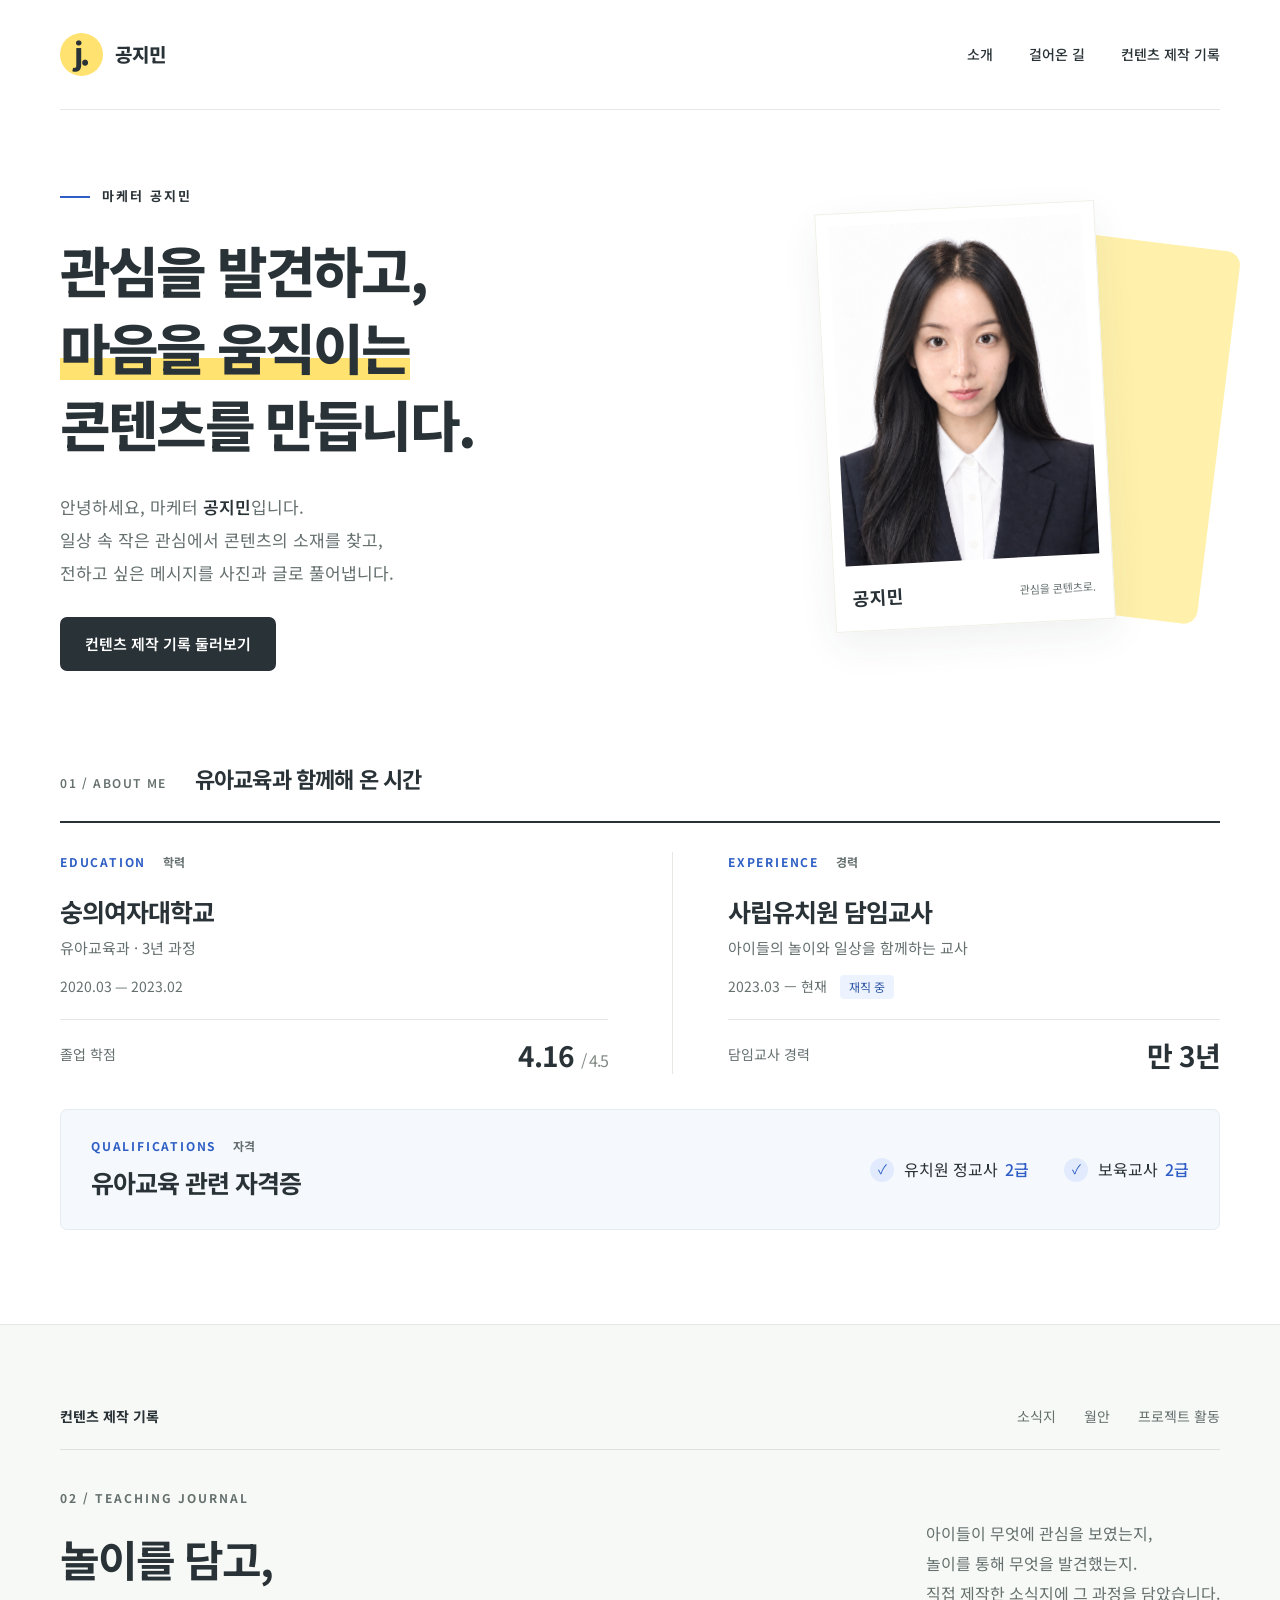
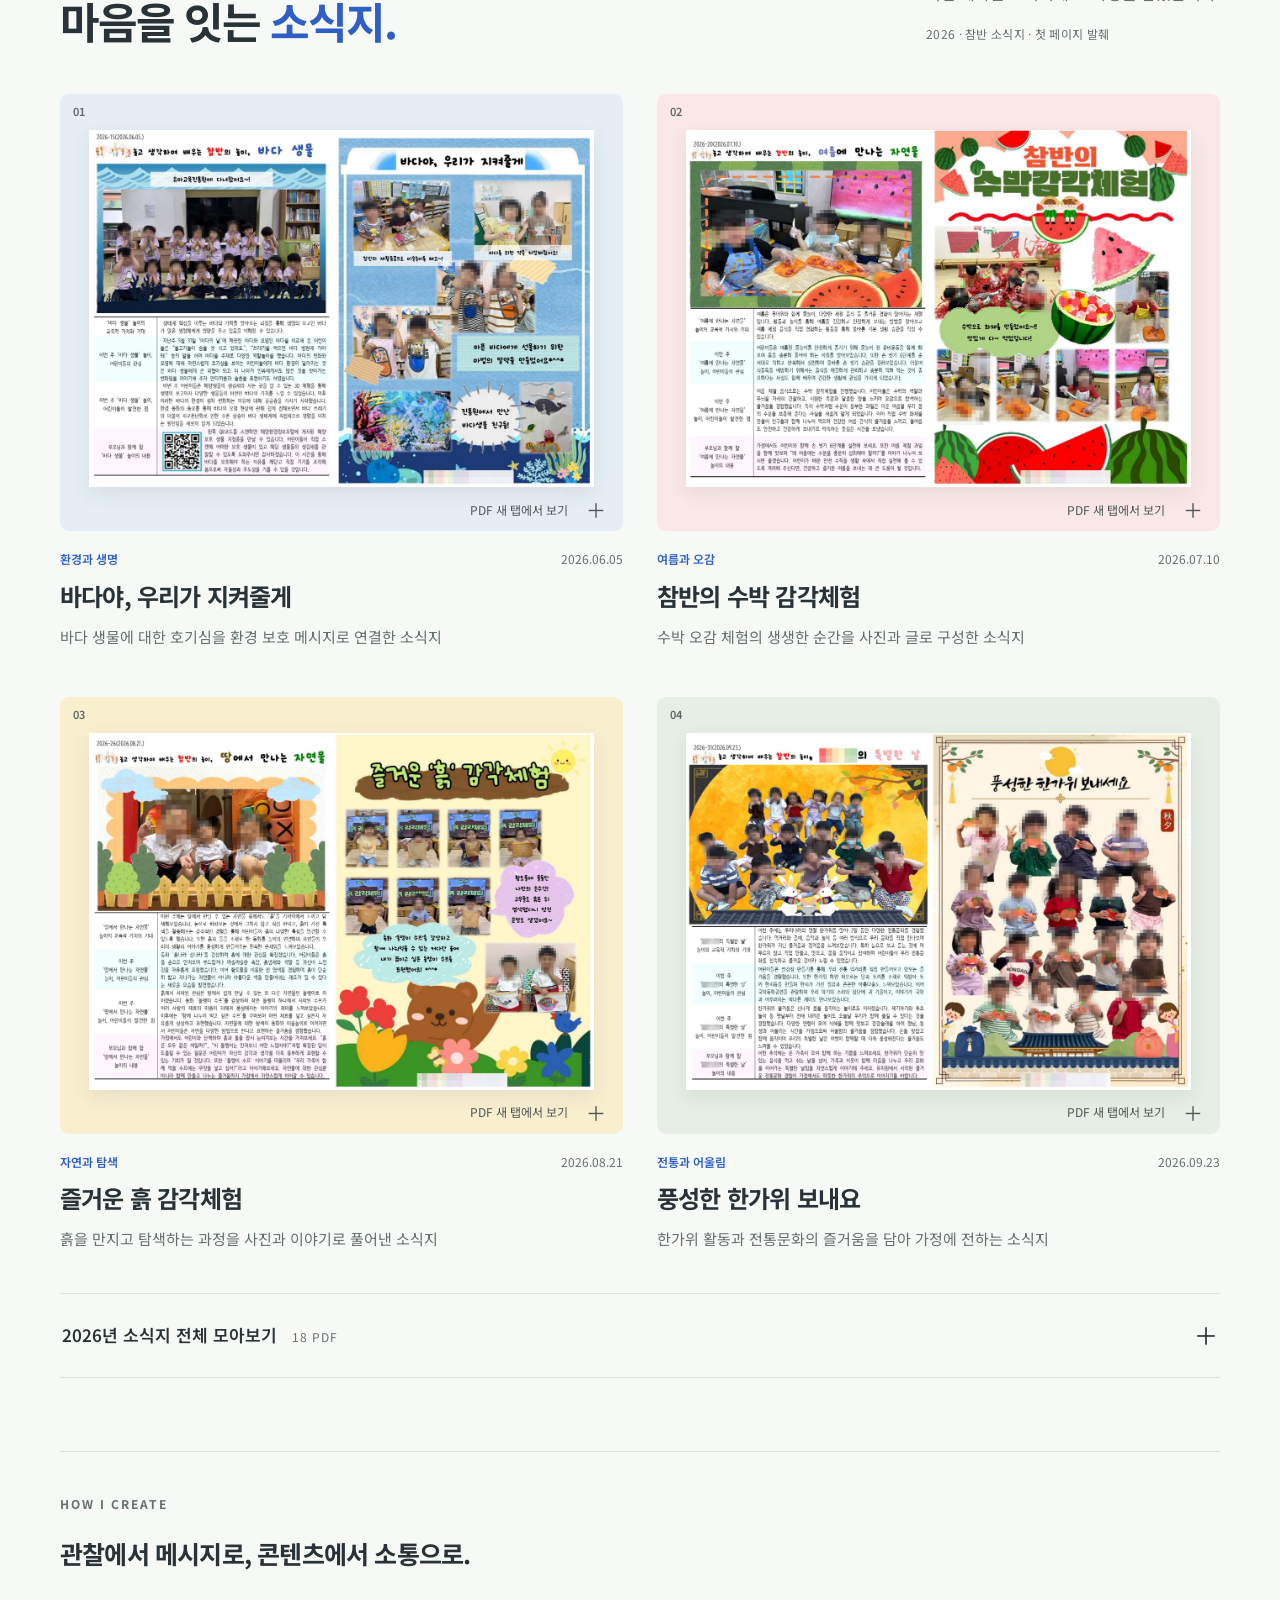
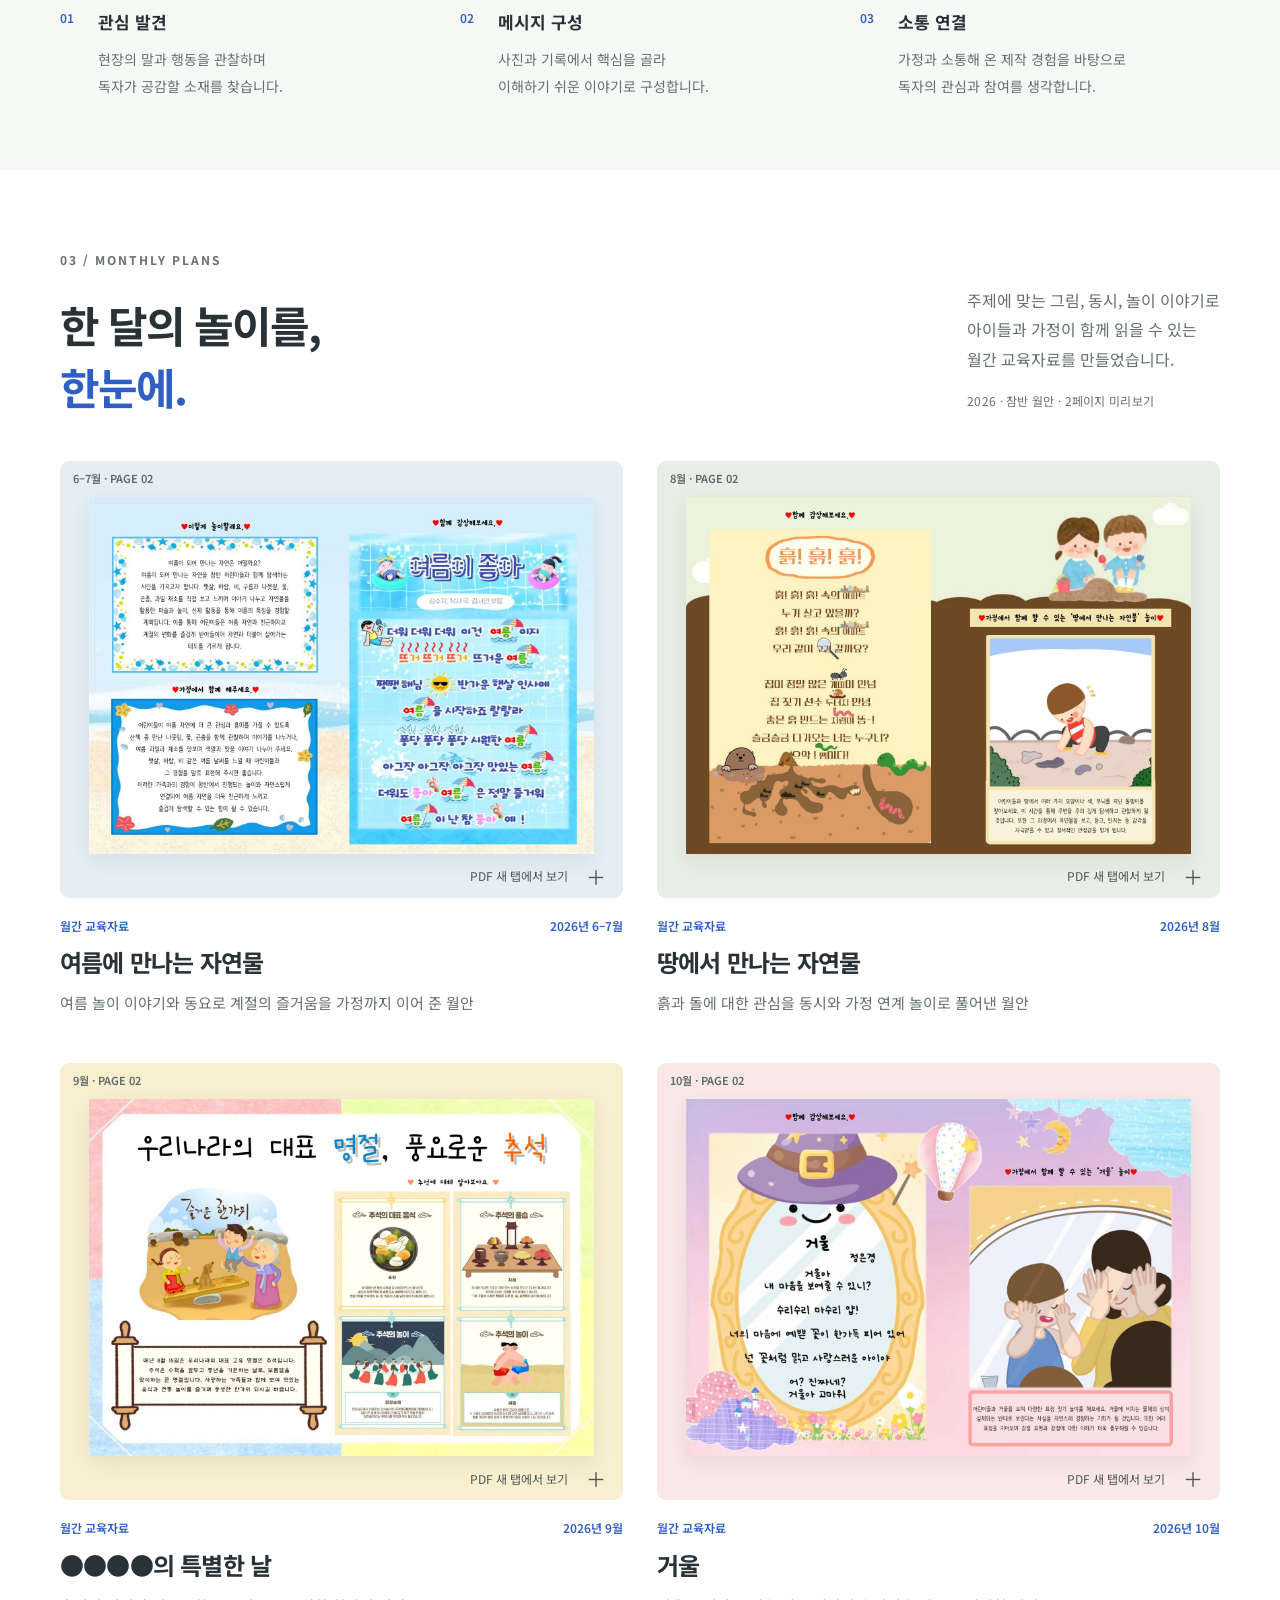
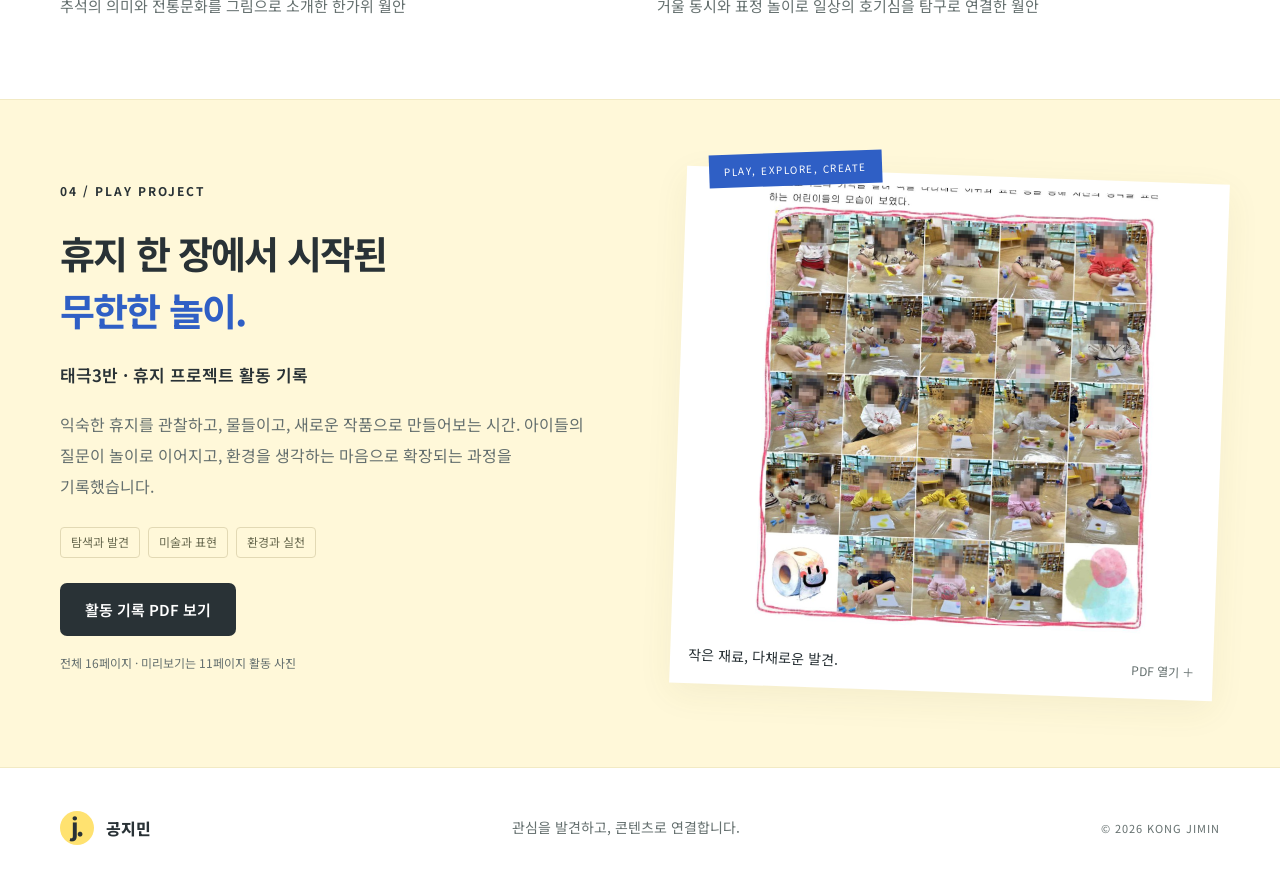
==== docs/index.html @ 6acfe83a "모자이크 버전 추가 (4/4): 미리보기 사진, 홈페이지 연결" ====
<!doctype html>
<html lang="ko">
<head>
  <meta charset="utf-8"><meta name="viewport" content="width=device-width, initial-scale=1">
  <title>공지민 · 유아교사 포트폴리오</title>
  <meta name="description" content="아이들의 놀이를 관찰하고, 배움의 순간을 기록하는 유아교사 공지민의 포트폴리오. 자기소개와 직접 제작한 학급 소식지, 월안, 놀이 프로젝트를 소개합니다.">
  <link rel="icon" type="image/svg+xml" href="data:image/svg+xml,%3Csvg xmlns='http://www.w3.org/2000/svg' viewBox='0 0 64 64'%3E%3Crect width='64' height='64' rx='18' fill='%23ffe270'/%3E%3Ctext x='32' y='45' text-anchor='middle' font-family='sans-serif' font-size='39' font-weight='bold' fill='%23293236'%3Ej%3C/text%3E%3C/svg%3E">
  <link rel="stylesheet" href="styles.css">
</head>
<body>
  <a class="skip-link" href="#about">본문으로 바로가기</a>
  <header class="header wrap">
    <a class="brand" href="#home" aria-label="공지민 포트폴리오 처음으로"><span class="brand-mark">j.</span><span>공지민</span></a>
    <nav aria-label="주요 메뉴"><a href="#about">소개</a><a href="#journey">걸어온 길</a><a href="#work">컨텐츠 제작 기록</a></nav>
  </header>
  <main id="home">
    <section class="hero wrap" id="about" aria-labelledby="intro-title">
      <div class="hero-copy">
        <p class="eyebrow"><span class="short-line"></span>마케터 공지민</p>
        <h1 id="intro-title">관심을 발견하고,<br><span class="highlight">마음을 움직이는</span><br>콘텐츠를 만듭니다.</h1>
        <p class="intro">안녕하세요, 마케터 <strong>공지민</strong>입니다.<br>일상 속 작은 관심에서 콘텐츠의 소재를 찾고,<br class="desktop-break"> 전하고 싶은 메시지를 사진과 글로 풀어냅니다.</p>
        <a class="primary-link" href="#work">컨텐츠 제작 기록 둘러보기</a>

      </div>
      <div class="portrait-area">
        <div class="portrait-backdrop"></div>
        <figure class="portrait"><img src="assets/jimin.jpg" width="354" height="472" alt="유아교사 공지민의 프로필 사진" fetchpriority="high"><figcaption><strong>공지민</strong><span>관심을 콘텐츠로.</span></figcaption></figure>
      </div>
    </section>
    <section class="journey wrap" id="journey" aria-labelledby="journey-title">
      <div class="section-kicker"><span>01 / ABOUT ME</span><h2 id="journey-title">유아교육과 함께해 온 시간</h2></div>
      <div class="credentials">
        <article class="credential"><p class="credential-label">EDUCATION <span>학력</span></p><h3>숭의여자대학교</h3><p class="credential-detail">유아교육과 · 3년 과정</p><p class="credential-date">2020.03 — 2023.02</p><div class="grade"><span>졸업 학점</span><strong>4.16 <small>/ 4.5</small></strong></div></article>
        <article class="credential"><p class="credential-label">EXPERIENCE <span>경력</span></p><h3>사립유치원 담임교사</h3><p class="credential-detail">아이들의 놀이와 일상을 함께하는 교사</p><p class="credential-date">2023.03 — 현재 <span class="current">재직 중</span></p><div class="grade"><span>담임교사 경력</span><strong>만 3년</strong></div></article>
      </div>
      <div class="qualifications"><div><p class="credential-label">QUALIFICATIONS <span>자격</span></p><h3>유아교육 관련 자격증</h3></div><ul><li><span class="qualification-check" aria-hidden="true">✓</span><span>유치원 정교사 <strong>2급</strong></span></li><li><span class="qualification-check" aria-hidden="true">✓</span><span>보육교사 <strong>2급</strong></span></li></ul></div>
    </section>
    <section class="work" id="work" aria-labelledby="work-title">
      <div class="wrap">
        <nav class="journal-nav" aria-label="컨텐츠 제작 기록 분류"><span>컨텐츠 제작 기록</span><a href="#work" aria-current="location">소식지</a><a href="#monthly">월안</a><a href="#project">프로젝트 활동</a></nav><div class="work-heading"><div><p class="eyebrow">02 / TEACHING JOURNAL</p><h2 id="work-title">놀이를 담고,<br>마음을 잇는 <span>소식지.</span></h2></div><div class="work-intro"><p>아이들이 무엇에 관심을 보였는지,<br>놀이를 통해 무엇을 발견했는지.<br>직접 제작한 소식지에 그 과정을 담았습니다.</p><p class="work-meta">2026 · 참반 소식지 · 첫 페이지 발췌</p></div></div>
        <div class="project-grid">
          <article class="project"><a class="project-image blue" href="pdfs/newsletters/6-1-mosaic.pdf#page=1" target="_blank" rel="noopener noreferrer" aria-label="바다야, 우리가 지켜줄게 소식지 PDF 새 탭에서 열기"><span class="sheet-index">01</span><img src="assets/newsletter-6-1-mosaic.jpg" width="2400" height="1697" alt="바다 생물 놀이의 교육적 의미와 활동 사진을 담은 6월 1주 소식지 첫 페이지" loading="lazy"><span class="view-label">PDF 새 탭에서 보기 <span aria-hidden="true">＋</span></span></a><div class="project-meta"><span>환경과 생명</span><time datetime="2026-06-05">2026.06.05</time></div><h3>바다야, 우리가 지켜줄게</h3><p>바다 생물에 대한 호기심을 환경 보호 메시지로 연결한 소식지</p></article>
          <article class="project"><a class="project-image pink" href="pdfs/newsletters/7-2-mosaic.pdf#page=1" target="_blank" rel="noopener noreferrer" aria-label="참반의 수박 감각체험 소식지 PDF 새 탭에서 열기"><span class="sheet-index">02</span><img src="assets/newsletter-7-2-mosaic.jpg" width="2400" height="1697" alt="수박 감각체험과 여름 놀이를 담은 7월 2주 소식지 첫 페이지" loading="lazy"><span class="view-label">PDF 새 탭에서 보기 <span aria-hidden="true">＋</span></span></a><div class="project-meta"><span>여름과 오감</span><time datetime="2026-07-10">2026.07.10</time></div><h3>참반의 수박 감각체험</h3><p>수박 오감 체험의 생생한 순간을 사진과 글로 구성한 소식지</p></article>
          <article class="project"><a class="project-image yellow" href="pdfs/newsletters/8-4-mosaic.pdf#page=1" target="_blank" rel="noopener noreferrer" aria-label="즐거운 흙 감각체험 소식지 PDF 새 탭에서 열기"><span class="sheet-index">03</span><img src="assets/newsletter-8-4-mosaic.jpg" width="2400" height="1697" alt="흙을 만지고 탐색하는 자연물 놀이를 담은 8월 4주 소식지 첫 페이지" loading="lazy"><span class="view-label">PDF 새 탭에서 보기 <span aria-hidden="true">＋</span></span></a><div class="project-meta"><span>자연과 탐색</span><time datetime="2026-08-21">2026.08.21</time></div><h3>즐거운 흙 감각체험</h3><p>흙을 만지고 탐색하는 과정을 사진과 이야기로 풀어낸 소식지</p></article>
          <article class="project"><a class="project-image mint" href="pdfs/newsletters/9-4-mosaic.pdf#page=1" target="_blank" rel="noopener noreferrer" aria-label="풍성한 한가위 보내요 소식지 PDF 새 탭에서 열기"><span class="sheet-index">04</span><img src="assets/newsletter-9-4-mosaic.jpg" width="2400" height="1697" alt="한가위 전통문화와 놀이 경험을 담은 9월 4주 소식지 첫 페이지" loading="lazy"><span class="view-label">PDF 새 탭에서 보기 <span aria-hidden="true">＋</span></span></a><div class="project-meta"><span>전통과 어울림</span><time datetime="2026-09-23">2026.09.23</time></div><h3>풍성한 한가위 보내요</h3><p>한가위 활동과 전통문화의 즐거움을 담아 가정에 전하는 소식지</p></article>
        </div>
        <details class="archive"><summary><span>2026년 소식지 전체 모아보기 <small>18 PDF</small></span><span class="details-symbol" aria-hidden="true">＋</span></summary><div class="archive-months"><div><h4>06<span>월 소식지</span></h4><div class="archive-links"><a href="pdfs/newsletters/6-1-mosaic.pdf" target="_blank" rel="noopener noreferrer">6월 1주 <span>PDF</span><span class="sr-only"> (새 탭에서 열기)</span></a><a href="pdfs/newsletters/6-2-mosaic.pdf" target="_blank" rel="noopener noreferrer">6월 2주 <span>PDF</span><span class="sr-only"> (새 탭에서 열기)</span></a><a href="pdfs/newsletters/6-3-mosaic.pdf" target="_blank" rel="noopener noreferrer">6월 3주 <span>PDF</span><span class="sr-only"> (새 탭에서 열기)</span></a><a href="pdfs/newsletters/6-4-mosaic.pdf" target="_blank" rel="noopener noreferrer">6월 4주 <span>PDF</span><span class="sr-only"> (새 탭에서 열기)</span></a></div></div><div><h4>07<span>월 소식지</span></h4><div class="archive-links"><a href="pdfs/newsletters/7-1-mosaic.pdf" target="_blank" rel="noopener noreferrer">7월 1주 <span>PDF</span><span class="sr-only"> (새 탭에서 열기)</span></a><a href="pdfs/newsletters/7-2-mosaic.pdf" target="_blank" rel="noopener noreferrer">7월 2주 <span>PDF</span><span class="sr-only"> (새 탭에서 열기)</span></a><a href="pdfs/newsletters/7-3-mosaic.pdf" target="_blank" rel="noopener noreferrer">7월 3주 <span>PDF</span><span class="sr-only"> (새 탭에서 열기)</span></a><a href="pdfs/newsletters/7-4-mosaic.pdf" target="_blank" rel="noopener noreferrer">7월 4주 <span>PDF</span><span class="sr-only"> (새 탭에서 열기)</span></a></div></div><div><h4>08<span>월 소식지</span></h4><div class="archive-links"><a href="pdfs/newsletters/8-1-mosaic.pdf" target="_blank" rel="noopener noreferrer">8월 1주 <span>PDF</span><span class="sr-only"> (새 탭에서 열기)</span></a><a href="pdfs/newsletters/8-2-mosaic.pdf" target="_blank" rel="noopener noreferrer">8월 2주 <span>PDF</span><span class="sr-only"> (새 탭에서 열기)</span></a><a href="pdfs/newsletters/8-3-mosaic.pdf" target="_blank" rel="noopener noreferrer">8월 3주 <span>PDF</span><span class="sr-only"> (새 탭에서 열기)</span></a><a href="pdfs/newsletters/8-4-mosaic.pdf" target="_blank" rel="noopener noreferrer">8월 4주 <span>PDF</span><span class="sr-only"> (새 탭에서 열기)</span></a><a href="pdfs/newsletters/8-5-mosaic.pdf" target="_blank" rel="noopener noreferrer">8월 5주 <span>PDF</span><span class="sr-only"> (새 탭에서 열기)</span></a></div></div><div><h4>09<span>월 소식지</span></h4><div class="archive-links"><a href="pdfs/newsletters/9-1-mosaic.pdf" target="_blank" rel="noopener noreferrer">9월 1주 <span>PDF</span><span class="sr-only"> (새 탭에서 열기)</span></a><a href="pdfs/newsletters/9-2-mosaic.pdf" target="_blank" rel="noopener noreferrer">9월 2주 <span>PDF</span><span class="sr-only"> (새 탭에서 열기)</span></a><a href="pdfs/newsletters/9-3-mosaic.pdf" target="_blank" rel="noopener noreferrer">9월 3주 <span>PDF</span><span class="sr-only"> (새 탭에서 열기)</span></a><a href="pdfs/newsletters/9-4-mosaic.pdf" target="_blank" rel="noopener noreferrer">9월 4주 <span>PDF</span><span class="sr-only"> (새 탭에서 열기)</span></a><a href="pdfs/newsletters/9-5-mosaic.pdf" target="_blank" rel="noopener noreferrer">9월 5주 <span>PDF</span><span class="sr-only"> (새 탭에서 열기)</span></a></div></div></div></details><div class="record-note"><p class="eyebrow">HOW I CREATE</p><h3>관찰에서 메시지로, 콘텐츠에서 소통으로.</h3><div class="record-steps"><div><span>01</span><h4>관심 발견</h4><p>현장의 말과 행동을 관찰하며<br>독자가 공감할 소재를 찾습니다.</p></div><div><span>02</span><h4>메시지 구성</h4><p>사진과 기록에서 핵심을 골라<br>이해하기 쉬운 이야기로 구성합니다.</p></div><div><span>03</span><h4>소통 연결</h4><p>가정과 소통해 온 제작 경험을 바탕으로<br>독자의 관심과 참여를 생각합니다.</p></div></div></div>
      </div>
    </section>
<section class="monthly wrap" id="monthly" aria-labelledby="monthly-title"><div class="work-heading"><div><p class="eyebrow">03 / MONTHLY PLANS</p><h2 id="monthly-title">한 달의 놀이를,<br><span>한눈에.</span></h2></div><div class="work-intro"><p>주제에 맞는 그림, 동시, 놀이 이야기로<br>아이들과 가정이 함께 읽을 수 있는<br>월간 교육자료를 만들었습니다.</p><p class="work-meta">2026 · 참반 월안 · 2페이지 미리보기</p></div></div><div class="project-grid"><article class="project"><a class="project-image blue" href="pdfs/monthly/06-07-mosaic.pdf#page=2" target="_blank" rel="noopener noreferrer" aria-label="6–7월 월안 PDF 2페이지 새 탭에서 열기"><span class="sheet-index">6–7월 · PAGE 02</span><img src="assets/monthly-06-07.jpg" width="1500" height="1061" alt="6–7월 월안의 두 번째 페이지: 여름에 만나는 자연물" loading="lazy"><span class="view-label">PDF 새 탭에서 보기 <span aria-hidden="true">＋</span></span></a><div class="project-meta"><span>월간 교육자료</span><span>2026년 6–7월</span></div><h3>여름에 만나는 자연물</h3><p>여름 놀이 이야기와 동요로 계절의 즐거움을 가정까지 이어 준 월안</p></article><article class="project"><a class="project-image mint" href="pdfs/monthly/08-mosaic.pdf#page=2" target="_blank" rel="noopener noreferrer" aria-label="8월 월안 PDF 2페이지 새 탭에서 열기"><span class="sheet-index">8월 · PAGE 02</span><img src="assets/monthly-08.jpg" width="1500" height="1061" alt="8월 월안의 두 번째 페이지: 땅에서 만나는 자연물" loading="lazy"><span class="view-label">PDF 새 탭에서 보기 <span aria-hidden="true">＋</span></span></a><div class="project-meta"><span>월간 교육자료</span><span>2026년 8월</span></div><h3>땅에서 만나는 자연물</h3><p>흙과 돌에 대한 관심을 동시와 가정 연계 놀이로 풀어낸 월안</p></article><article class="project"><a class="project-image yellow" href="pdfs/monthly/09-mosaic.pdf#page=2" target="_blank" rel="noopener noreferrer" aria-label="9월 월안 PDF 2페이지 새 탭에서 열기"><span class="sheet-index">9월 · PAGE 02</span><img src="assets/monthly-09.jpg" width="1500" height="1061" alt="9월 월안의 두 번째 페이지: ●●●●의 특별한 날" loading="lazy"><span class="view-label">PDF 새 탭에서 보기 <span aria-hidden="true">＋</span></span></a><div class="project-meta"><span>월간 교육자료</span><span>2026년 9월</span></div><h3>●●●●의 특별한 날</h3><p>추석의 의미와 전통문화를 그림으로 소개한 한가위 월안</p></article><article class="project"><a class="project-image pink" href="pdfs/monthly/10-mosaic.pdf#page=2" target="_blank" rel="noopener noreferrer" aria-label="10월 월안 PDF 2페이지 새 탭에서 열기"><span class="sheet-index">10월 · PAGE 02</span><img src="assets/monthly-10.jpg" width="1500" height="1061" alt="10월 월안의 두 번째 페이지: 거울" loading="lazy"><span class="view-label">PDF 새 탭에서 보기 <span aria-hidden="true">＋</span></span></a><div class="project-meta"><span>월간 교육자료</span><span>2026년 10월</span></div><h3>거울</h3><p>거울 동시와 표정 놀이로 일상의 호기심을 탐구로 연결한 월안</p></article></div></section><section class="project-feature" id="project" aria-labelledby="project-title"><div class="wrap feature-grid"><div class="feature-copy"><p class="eyebrow">04 / PLAY PROJECT</p><h2 id="project-title">휴지 한 장에서 시작된<br><span>무한한 놀이.</span></h2><p class="feature-subtitle">태극3반 · 휴지 프로젝트 활동 기록</p><p>익숙한 휴지를 관찰하고, 물들이고, 새로운 작품으로 만들어보는 시간. 아이들의 질문이 놀이로 이어지고, 환경을 생각하는 마음으로 확장되는 과정을 기록했습니다.</p><div class="feature-tags"><span>탐색과 발견</span><span>미술과 표현</span><span>환경과 실천</span></div><a class="primary-link" href="pdfs/projects/tissue-project-mosaic.pdf#page=11" target="_blank" rel="noopener noreferrer">활동 기록 PDF 보기<span class="sr-only"> (새 탭에서 열기)</span></a><p class="feature-caption">전체 16페이지 · 미리보기는 11페이지 활동 사진</p></div><a class="feature-art" href="pdfs/projects/tissue-project-mosaic.pdf#page=11" target="_blank" rel="noopener noreferrer" aria-label="태극3반 휴지 프로젝트 PDF 새 탭에서 열기"><span class="feature-stamp">PLAY, EXPLORE, CREATE</span><div class="feature-crop"><img src="assets/tissue-project-mosaic.jpg" width="1414" height="2000" alt="휴지를 물들이고 작품으로 표현하는 아이들의 활동 사진 모음, 활동 기록 11페이지" loading="lazy"></div><span class="feature-art-caption">작은 재료, 다채로운 발견. <span>PDF 열기 ＋</span></span></a></div></section>
  </main>
  <footer class="footer wrap"><a class="brand" href="#home"><span class="brand-mark">j.</span><span>공지민</span></a><p>관심을 발견하고, 콘텐츠로 연결합니다.</p><span>© 2026 KONG JIMIN</span></footer>

</body>
</html>
---- docs/styles.css ----
@import url('https://fonts.googleapis.com/css2?family=Noto+Sans+KR:wght@400;500;600;700;800;900&display=swap');
:root{--ink:#293236;--muted:#65706f;--yellow:#ffe270;--blue:#2f5fc5;--line:#e5e8e3;--paper:#fff;--font:'Noto Sans KR',sans-serif}*{box-sizing:border-box}html{scroll-behavior:smooth;scroll-padding-top:24px}body{margin:0;color:var(--ink);background:var(--paper);font-family:var(--font);font-size:16px;-webkit-font-smoothing:antialiased;line-height:1.7;word-break:keep-all}a{color:inherit;text-decoration:none}button{font:inherit;color:inherit;cursor:pointer}button,a{-webkit-tap-highlight-color:transparent}button:focus-visible,a:focus-visible{outline:3px solid var(--blue);outline-offset:5px}img{max-width:100%;display:block}.wrap{width:min(1160px,calc(100% - 96px));margin-inline:auto}.header{height:110px;display:flex;align-items:center;justify-content:space-between;border-bottom:1px solid var(--line)}.brand{display:flex;gap:12px;align-items:center;font-weight:800;font-size:19px}.brand-mark{display:grid;place-items:center;background:var(--yellow);width:43px;height:43px;border-radius:50%;font-size:30px;line-height:1;padding-bottom:5px;letter-spacing:-3px;padding-right:3px}.brand-sub{display:block;font-size:10px;letter-spacing:2px;font-weight:500;line-height:1.2}.header nav{display:flex;gap:36px;font-size:14px;font-weight:500}.header nav a:hover{color:var(--blue)}.hero{min-height:650px;display:grid;grid-template-columns:1.2fr 1fr;align-items:center;gap:40px;padding-block:74px 88px}.eyebrow{font-size:13px;letter-spacing:2px;font-weight:700;display:flex;align-items:center;gap:12px;margin:0 0 23px}.short-line{width:30px;height:2px;background:var(--blue)}h1{font-size:clamp(34px,4.3vw,55px);font-weight:800;letter-spacing:-2.8px;line-height:1.4;margin:0 0 28px;position:relative;z-index:1}.highlight{background:linear-gradient(transparent 65%,var(--yellow) 65%,var(--yellow) 92%,transparent 92%)}.intro{color:var(--muted);line-height:1.95;margin:0 0 28px;font-size:17px}.intro strong{font-weight:600;color:var(--ink)}.primary-link{display:inline-flex;align-items:center;justify-content:center;background:var(--ink);color:white;padding:14px 25px;border-radius:7px;font-weight:600;font-size:15px;transition:background .2s}.primary-link:hover{background:var(--blue)}.hero-tags{display:flex;gap:17px;margin-top:30px;color:#727b7b;font-size:13px}.hero-tags span+span:before{content:'·';margin-right:17px}.portrait-area{position:relative;min-height:440px;display:grid;place-items:center}.portrait-backdrop{position:absolute;width:355px;height:375px;right:0;top:23px;background:#fff1ac;border-radius:110px 14px 14px 14px;transform:rotate(7deg)}.portrait{position:relative;z-index:1;transform:rotate(-3deg);background:white;padding:12px 12px 0;box-shadow:0 14px 38px #273c3b12;margin:0;width:280px;border:1px solid #f0f0e8}.portrait img{width:100%;height:340px;object-fit:cover;object-position:center top}.portrait figcaption{display:flex;justify-content:space-between;align-items:center;gap:12px;padding:17px 5px}.portrait figcaption strong{font-size:18px}.portrait figcaption span{font-size:11px;color:var(--muted)}.portrait-label{position:absolute;z-index:2;right:0;top:2px;background:#2f5fc5;color:white;font-size:12px;letter-spacing:1.5px;padding:10px 16px;transform:rotate(5deg)}.portrait-note{position:absolute;right:-4px;bottom:-5px;text-align:right;font-size:14px;line-height:1.7;color:#69706a}.journey{padding-bottom:94px}.section-kicker{display:flex;align-items:baseline;gap:28px;padding-bottom:24px;border-bottom:2px solid var(--ink)}.section-kicker>span{font-size:12px;letter-spacing:1.6px;font-weight:600;color:var(--muted)}.section-kicker h2{font-size:22px;letter-spacing:-.8px;margin:0}.credentials{display:grid;grid-template-columns:1fr 1fr;gap:64px;padding-top:29px}.credential+.credential{padding-left:55px;border-left:1px solid var(--line)}.credential-label{font-size:12px;letter-spacing:1.8px;color:var(--blue);font-weight:700;margin:0 0 17px}.credential-label span{color:var(--muted);margin-left:12px;letter-spacing:0}.credential h3{font-size:25px;letter-spacing:-1px;margin:0 0 3px}.credential-detail{margin:0;font-size:15px;color:var(--muted)}.credential-date{margin:14px 0 20px;font-size:14px;color:var(--muted);font-variant-numeric:tabular-nums}.current{display:inline-block;background:#edf3fe;color:#3058a5;padding:2px 9px;margin-left:9px;border-radius:4px;font-size:12px}.grade{display:flex;align-items:center;justify-content:space-between;border-top:1px solid var(--line);padding-top:17px}.grade>span{font-size:14px;color:var(--muted)}.grade strong{font-size:28px;font-weight:700;line-height:1.3;letter-spacing:-1px}.grade small{font-size:16px;color:#818a85;font-weight:400}.work{background:#f7f9f6;padding:80px 0 70px;border-top:1px solid var(--line)}.work-heading{display:flex;align-items:end;justify-content:space-between;gap:40px;margin-bottom:43px}.work h2{font-size:43px;line-height:1.45;letter-spacing:-2px;margin:0}.work h2 span{color:var(--blue)}.work .eyebrow{color:var(--muted);margin-bottom:18px;font-size:12px}.work-intro{max-width:410px}.work-intro>p{font-size:16px;line-height:1.85;margin:0 0 15px;color:var(--muted)}.work-intro .work-meta{font-size:12px;letter-spacing:.3px;margin-bottom:6px}.project-grid{display:grid;grid-template-columns:1fr 1fr;column-gap:34px;row-gap:46px}.project-image{border:0;border-radius:9px;display:block;width:100%;position:relative;padding:36px 29px 44px;overflow:hidden;transition:background .2s}.blue{background:#e5eef5}.pink{background:#fae8e8}.yellow{background:#f8efcf}.mint{background:#e6eee5}.project-image img{width:100%;height:auto;aspect-ratio:1.414;object-fit:contain;box-shadow:0 7px 20px #2b383314;transition:transform .25s}.project-image:hover img{transform:translateY(-4px) rotate(-.7deg)}.sheet-index{position:absolute;top:8px;left:13px;font-size:11px;font-weight:600;color:#5e6a69}.view-label{position:absolute;bottom:11px;right:17px;font-size:12px;color:#4d5856;display:flex;gap:18px;align-items:center}.view-label>span{font-size:20px;line-height:1}.project-meta{display:flex;justify-content:space-between;margin:18px 0 8px;font-size:12px;color:var(--muted)}.project-meta>span{color:var(--blue);font-weight:600}.project h3{font-size:24px;letter-spacing:-.8px;line-height:1.5;margin:0 0 9px}.project>p{font-size:15px;line-height:1.85;color:var(--muted);margin:0;max-width:95%}.record-note{margin-top:73px;border-top:1px solid #dce2dc;padding-top:42px}.record-note h3{font-size:25px;letter-spacing:-.8px;margin:0 0 33px}.record-steps{display:grid;grid-template-columns:repeat(3,1fr);gap:40px}.record-steps>div{position:relative;padding-left:38px}.record-steps span{position:absolute;left:0;top:0;font-size:12px;color:var(--blue);font-weight:600}.record-steps h4{font-size:17px;margin:0 0 10px}.record-steps p{font-size:14px;color:var(--muted);line-height:1.9;margin:0}.footer{padding-block:34px;display:flex;gap:20px;justify-content:space-between;align-items:center}.footer .brand{font-size:16px}.footer .brand-mark{width:34px;height:34px;font-size:24px}.footer p{font-size:14px;color:var(--muted)}.footer>span{font-size:11px;letter-spacing:1px;color:var(--muted)}.skip-link{position:fixed;top:-100px;left:20px;background:var(--ink);color:white;padding:10px 20px;z-index:10}.skip-link:focus{top:10px}dialog{padding:0;border:0;border-radius:12px;width:min(1250px,94vw);max-height:94dvh;color:var(--ink);box-shadow:0 25px 100px #0003}dialog::backdrop{background:#16201ec9;backdrop-filter:blur(5px)}body.modal-open{overflow:hidden}.dialog-bar{display:flex;align-items:center;justify-content:space-between;gap:20px;padding:18px 25px;background:white;position:sticky;top:0;z-index:1;border-bottom:1px solid var(--line)}.dialog-bar p{font-size:12px;color:var(--muted);margin:0}.dialog-bar h2{font-size:21px;margin:2px 0 0;line-height:1.5;letter-spacing:-.5px}.close-button{background:#f0f3ef;border:0;white-space:nowrap;border-radius:5px;padding:8px 14px;font-size:14px}.close-button span{font-size:20px;padding-left:8px}.dialog-body{padding:22px;background:#f2f4f0;overflow:auto;max-height:70dvh}.dialog-body img{width:100%;height:auto;margin:auto}.dialog-body.zoomed img{width:1800px;max-width:none}.dialog-body p{font-size:14px;line-height:1.8;color:var(--muted);margin:18px 0 0}.dialog-actions{display:flex;align-items:center;justify-content:space-between;padding:14px 24px;gap:10px}.dialog-actions button{border:1px solid #d9dfd8;background:white;padding:8px 15px;border-radius:5px;font-size:14px}.dialog-actions button:hover{background:#fff1ac}.dialog-actions button:disabled{opacity:.35;cursor:default}
@media(min-width:1440px){.hero{min-height:700px}.portrait-area{transform:scale(1.05)}}
@media(max-width:1000px){.wrap{width:calc(100% - 56px)}.hero{grid-template-columns:1.2fr 1fr;gap:25px}h1{font-size:40px;letter-spacing:-2px}.portrait-backdrop{width:280px;height:340px}.portrait{width:245px}.portrait img{height:315px}.portrait-label{right:-5px}.credentials{gap:35px}.credential+.credential{padding-left:35px}.work h2{font-size:38px}.work-intro>p{font-size:15px}.project-image{padding:30px 20px 40px}.project h3{font-size:22px}}
@media(max-width:700px){.wrap{width:calc(100% - 40px)}.header{height:83px}.brand{font-size:17px;gap:8px}.brand-mark{width:37px;height:37px}.header nav{gap:16px;font-size:12px}.brand-sub{font-size:8px;letter-spacing:1.5px}.hero{grid-template-columns:1fr;padding:43px 0 58px;gap:40px}.hero-copy{max-width:520px}h1{font-size:clamp(32px,7.8vw,46px);letter-spacing:-1.8px;line-height:1.45}.eyebrow{font-size:12px;margin-bottom:19px}.intro{font-size:16px}.hero-tags{font-size:12px;gap:10px;margin-top:23px}.hero-tags span+span:before{margin-right:10px}.portrait-area{width:min(360px,100%);min-height:390px;justify-self:center}.portrait-backdrop{width:285px;height:320px;right:0;top:23px}.portrait{width:244px;margin-left:-25px}.portrait img{height:310px}.portrait-label{right:0;top:6px;font-size:10px}.portrait-note{right:0;bottom:-4px;font-size:12px}.portrait figcaption span{font-size:10px}.journey{padding-bottom:55px}.section-kicker{display:block;padding-bottom:17px}.section-kicker>span{font-size:11px}.section-kicker h2{font-size:21px;margin-top:9px}.credentials{grid-template-columns:1fr;gap:29px;padding-top:25px}.credential+.credential{padding:27px 0 0;border-left:0;border-top:1px solid var(--line)}.credential h3{font-size:23px}.credential-label{margin-bottom:12px}.credential-detail{font-size:14px}.grade strong{font-size:26px}.work{padding:51px 0}.work-heading{display:block;margin-bottom:27px}.work h2{font-size:34px;letter-spacing:-1.6px}.work-intro{margin-top:21px}.work-intro>p{font-size:15px}.work-intro .work-meta{margin-top:17px}.project-grid{grid-template-columns:1fr;row-gap:32px}.project-image{padding:29px 20px 39px}.project-meta{margin-top:14px}.project h3{font-size:22px}.project>p{font-size:14px;max-width:100%}.record-note{margin-top:44px;padding-top:29px}.record-note h3{font-size:23px;margin-bottom:27px}.record-steps{grid-template-columns:1fr;gap:24px}.record-steps h4{margin-bottom:5px}.record-steps p br{display:none}.footer{display:grid;grid-template-columns:1fr auto;gap:14px;padding-block:26px}.footer p{grid-row:2;grid-column:1/-1;font-size:12px;margin:0}.footer>span{font-size:9px;letter-spacing:.5px}.dialog-bar{padding:13px 15px;gap:10px}.dialog-bar h2{font-size:17px}.dialog-bar p{font-size:11px}.close-button{font-size:12px;padding:5px 10px}.dialog-body{padding:10px}.dialog-body p{font-size:13px}.dialog-actions{padding:12px;gap:6px}.dialog-actions button{font-size:12px;padding:8px 10px}.dialog-body.zoomed img{width:1400px}}
@media(prefers-reduced-motion:reduce){html{scroll-behavior:auto}*,*:before,*:after{transition:none!important;animation:none!important}}
.sr-only{position:absolute;width:1px;height:1px;padding:0;margin:-1px;overflow:hidden;clip:rect(0,0,0,0);white-space:nowrap;border:0}.archive{margin-top:40px;border-top:1px solid #dce2dc;border-bottom:1px solid #dce2dc}.archive summary{list-style:none;display:flex;align-items:center;justify-content:space-between;cursor:pointer;padding:21px 2px;font-weight:600;font-size:17px}.archive summary::-webkit-details-marker{display:none}.archive summary:focus-visible{outline:3px solid var(--blue);outline-offset:3px}.archive small{font-size:12px;margin-left:10px;color:var(--muted);font-weight:400;letter-spacing:1px}.details-symbol{font-size:24px;font-weight:400}.archive[open] .details-symbol{transform:rotate(45deg)}.archive-months{display:grid;grid-template-columns:repeat(4,1fr);gap:28px;padding:0 0 25px}.archive h4{font-size:25px;margin:0 0 13px;font-weight:500}.archive h4 span{font-size:12px;margin-left:7px;color:var(--muted)}.archive-links{display:grid;gap:4px}.archive-links a{display:flex;align-items:center;justify-content:space-between;font-size:14px;padding:8px 10px;border-radius:4px}.archive-links a>span:not(.sr-only){font-size:10px;color:var(--muted)}.archive-links a:hover{background:#e8eee5}.monthly{padding-block:80px}.monthly h2{font-size:43px;line-height:1.45;letter-spacing:-2px;margin:0}.monthly h2 span{color:var(--blue)}.monthly .eyebrow{font-size:12px;color:var(--muted)}.project-feature{padding:75px 0;background:#fff8d9;border-block:1px solid #f2eac4}.feature-grid{display:grid;grid-template-columns:1fr 1fr;gap:75px;align-items:center}.feature-copy h2{font-size:38px;line-height:1.5;letter-spacing:-1.8px;margin:0 0 20px}.feature-copy h2 span{color:var(--blue)}.feature-copy .eyebrow{font-size:12px}.feature-copy>p:not(.eyebrow){color:var(--muted);font-size:16px;line-height:1.95}.feature-copy .feature-subtitle{font-weight:600;color:var(--ink)!important;font-size:17px!important}.feature-tags{display:flex;gap:8px;flex-wrap:wrap;margin:25px 0}.feature-tags span{padding:4px 10px;border:1px solid #e2d9b4;border-radius:4px;font-size:12px;color:#68694f}.feature-copy .feature-caption{font-size:12px!important;margin-top:15px}.feature-art{position:relative;display:block;padding:13px;background:white;box-shadow:0 10px 35px #675d2412;transform:rotate(2deg);transition:transform .25s}.feature-art:hover{transform:rotate(0)}.feature-crop{aspect-ratio:1.15;overflow:hidden;background:#fff}.feature-crop img{width:100%;max-width:none;height:100%;object-fit:cover;object-position:center 77%}.feature-stamp{position:absolute;top:-17px;left:22px;background:var(--blue);color:white;font-size:10px;letter-spacing:1.5px;padding:8px 15px;transform:rotate(-4deg);z-index:1}.feature-art-caption{display:flex;justify-content:space-between;gap:15px;align-items:center;font-size:14px;padding:15px 5px 3px}.feature-art-caption>span{font-size:12px;color:var(--muted)}
@media(max-width:1000px){.header nav{gap:22px}.feature-grid{gap:40px}.feature-copy h2{font-size:31px}.feature-art-caption{font-size:12px}.feature-art-caption>span{font-size:11px}.monthly h2{font-size:38px}}
@media(max-width:700px){.header{height:auto;min-height:90px;flex-wrap:wrap;padding-block:14px;gap:17px}.header nav{width:100%;justify-content:space-between;gap:8px;font-size:12px}.brand-sub{font-size:9px}.archive-months{grid-template-columns:1fr 1fr;gap:20px}.archive summary{font-size:15px}.archive small{font-size:11px}.archive-links a{font-size:13px;padding-inline:4px}.monthly{padding-block:52px}.monthly h2{font-size:34px}.project-feature{padding:48px 0}.feature-grid{grid-template-columns:1fr;gap:35px}.feature-copy h2{font-size:30px}.feature-copy>p:not(.eyebrow){font-size:15px}.feature-art{width:calc(100% - 8px);margin-inline:auto}.feature-art-caption{font-size:12px}.feature-crop{aspect-ratio:1.1}}
.portrait-area{grid-template-rows:auto auto;align-content:center;row-gap:24px}.portrait-note{position:static;justify-self:center;text-align:center;font-size:14px;line-height:1.8;margin:0;z-index:1}.portrait-note br{display:none}.portrait-label{top:-12px}.qualifications{margin-top:35px;padding:26px 30px;background:#f5f8fd;border:1px solid #e5ebf5;border-radius:7px;display:flex;align-items:center;justify-content:space-between;gap:25px}.qualifications .credential-label{margin-bottom:5px}.qualifications h3{font-size:25px;letter-spacing:-1px;margin:0}.qualifications ul{padding:0;margin:0;list-style:none;display:flex;align-items:center;gap:35px}.qualifications li{display:flex;align-items:center;gap:10px;font-size:16px}.qualifications li strong{font-weight:500;color:var(--blue);margin-left:3px}.qualification-check{display:grid;place-items:center;width:24px;height:24px;border-radius:50%;background:#e2ebfd;color:var(--blue);font-size:13px}.journal-nav{display:flex;align-items:center;gap:28px;border-bottom:1px solid #dde3dc;padding-bottom:20px;margin-bottom:38px;font-size:14px}.journal-nav>span{font-weight:700;margin-right:auto}.journal-nav>a{color:var(--muted)}.journal-nav>a:hover{color:var(--blue)}
@media(max-width:1000px){.qualifications{padding:24px}.qualifications ul{gap:22px}.qualifications li{font-size:14px}}
@media(max-width:700px){.header{height:83px;min-height:83px;flex-wrap:nowrap;padding-block:0;gap:12px}.header nav{width:auto;gap:16px;font-size:12px}.hero{padding-top:38px}.portrait-area{row-gap:21px;min-height:0}.portrait-note{font-size:12px}.portrait-label{top:-10px}.qualifications{display:block;margin-top:27px;padding:23px}.qualifications ul{display:grid;gap:15px;margin-top:21px}.qualifications h3{font-size:23px}.qualifications li{font-size:15px}.journal-nav{gap:17px;font-size:12px;flex-wrap:wrap}.journal-nav>span{font-size:14px}.journal-nav a{white-space:nowrap}}
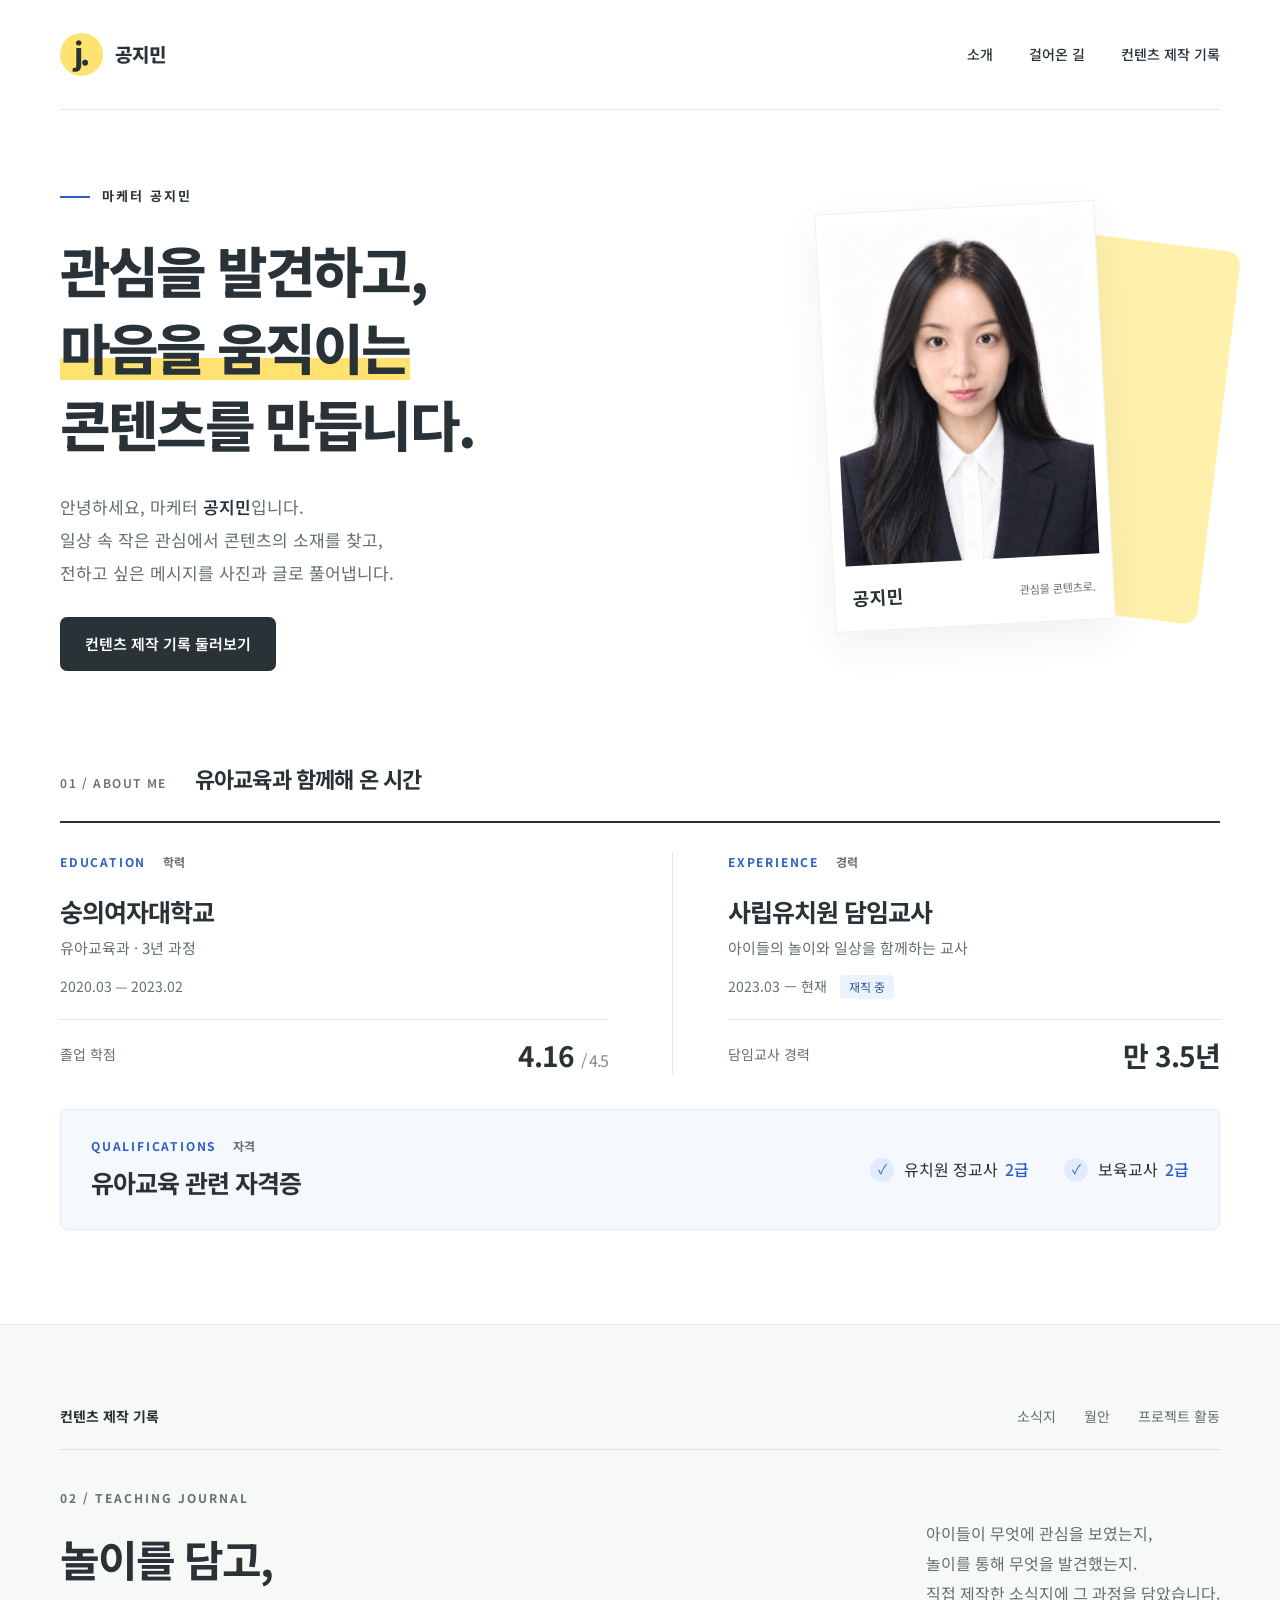
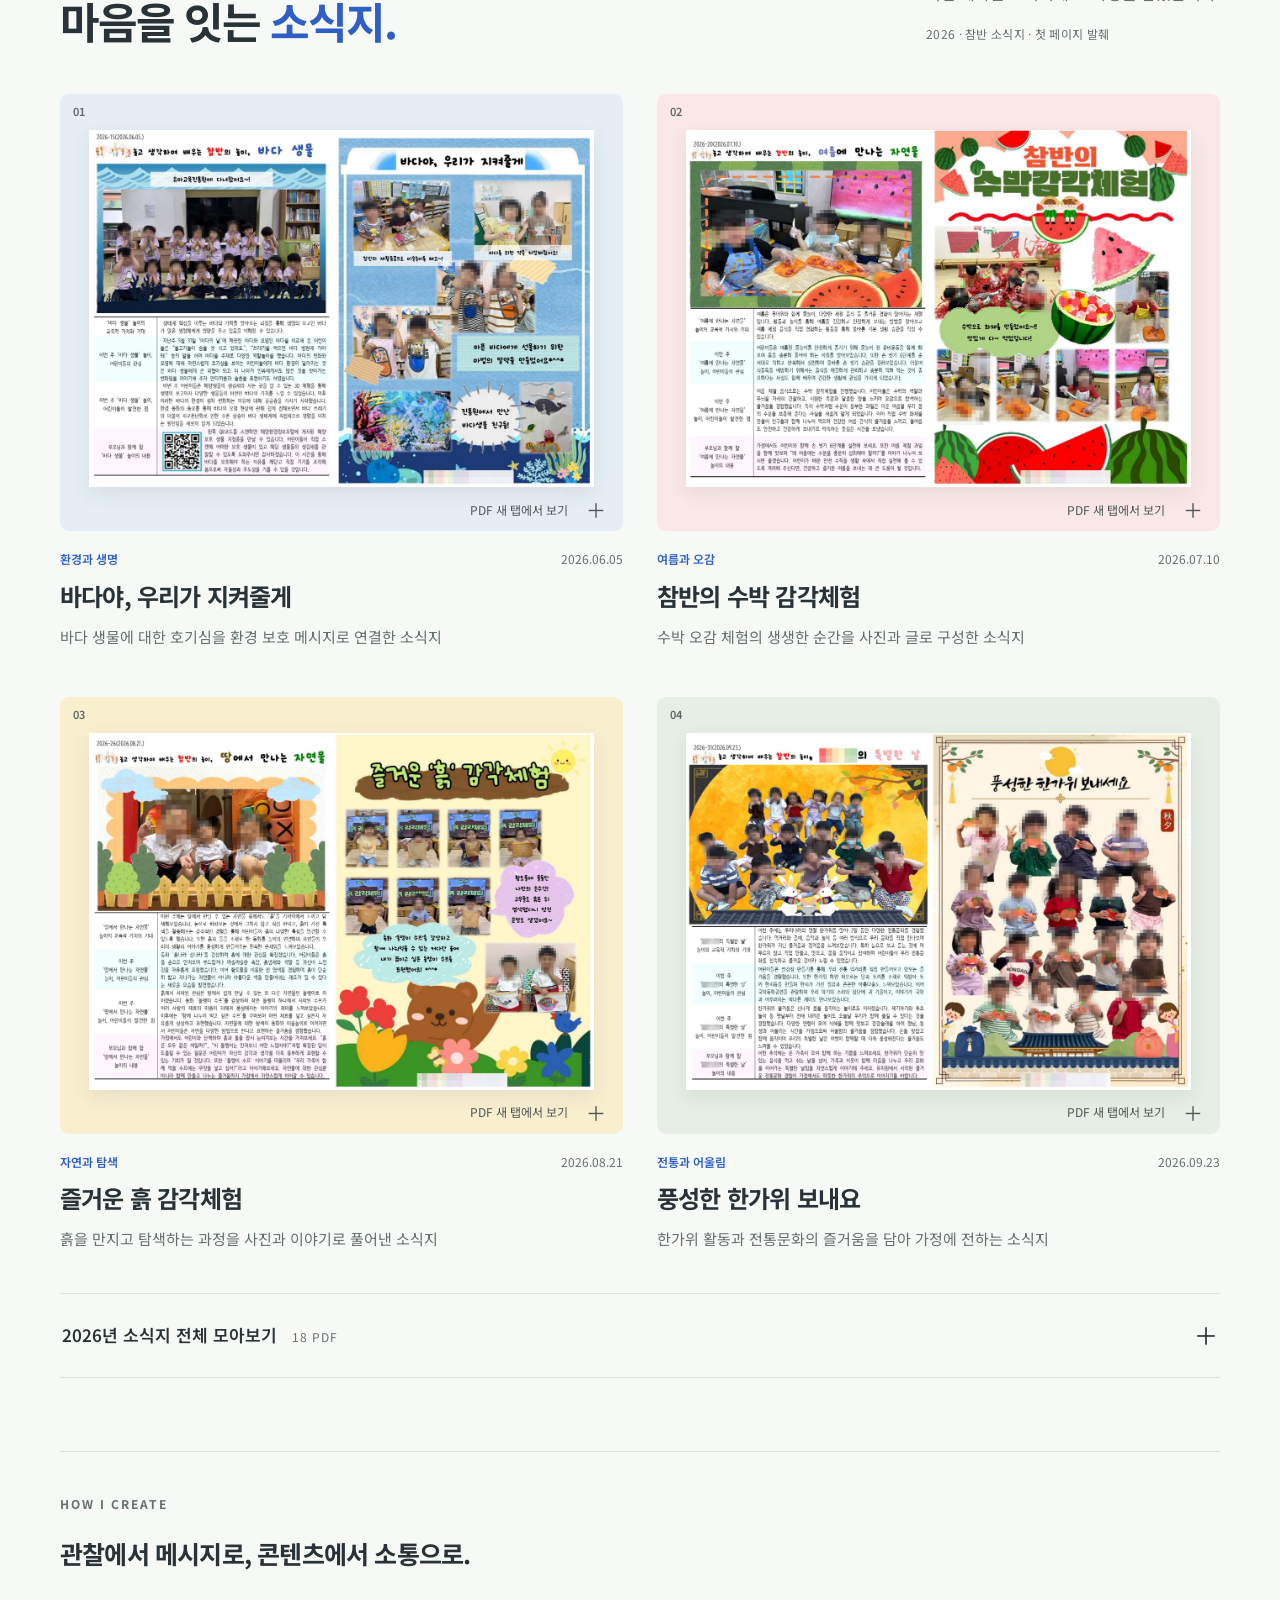
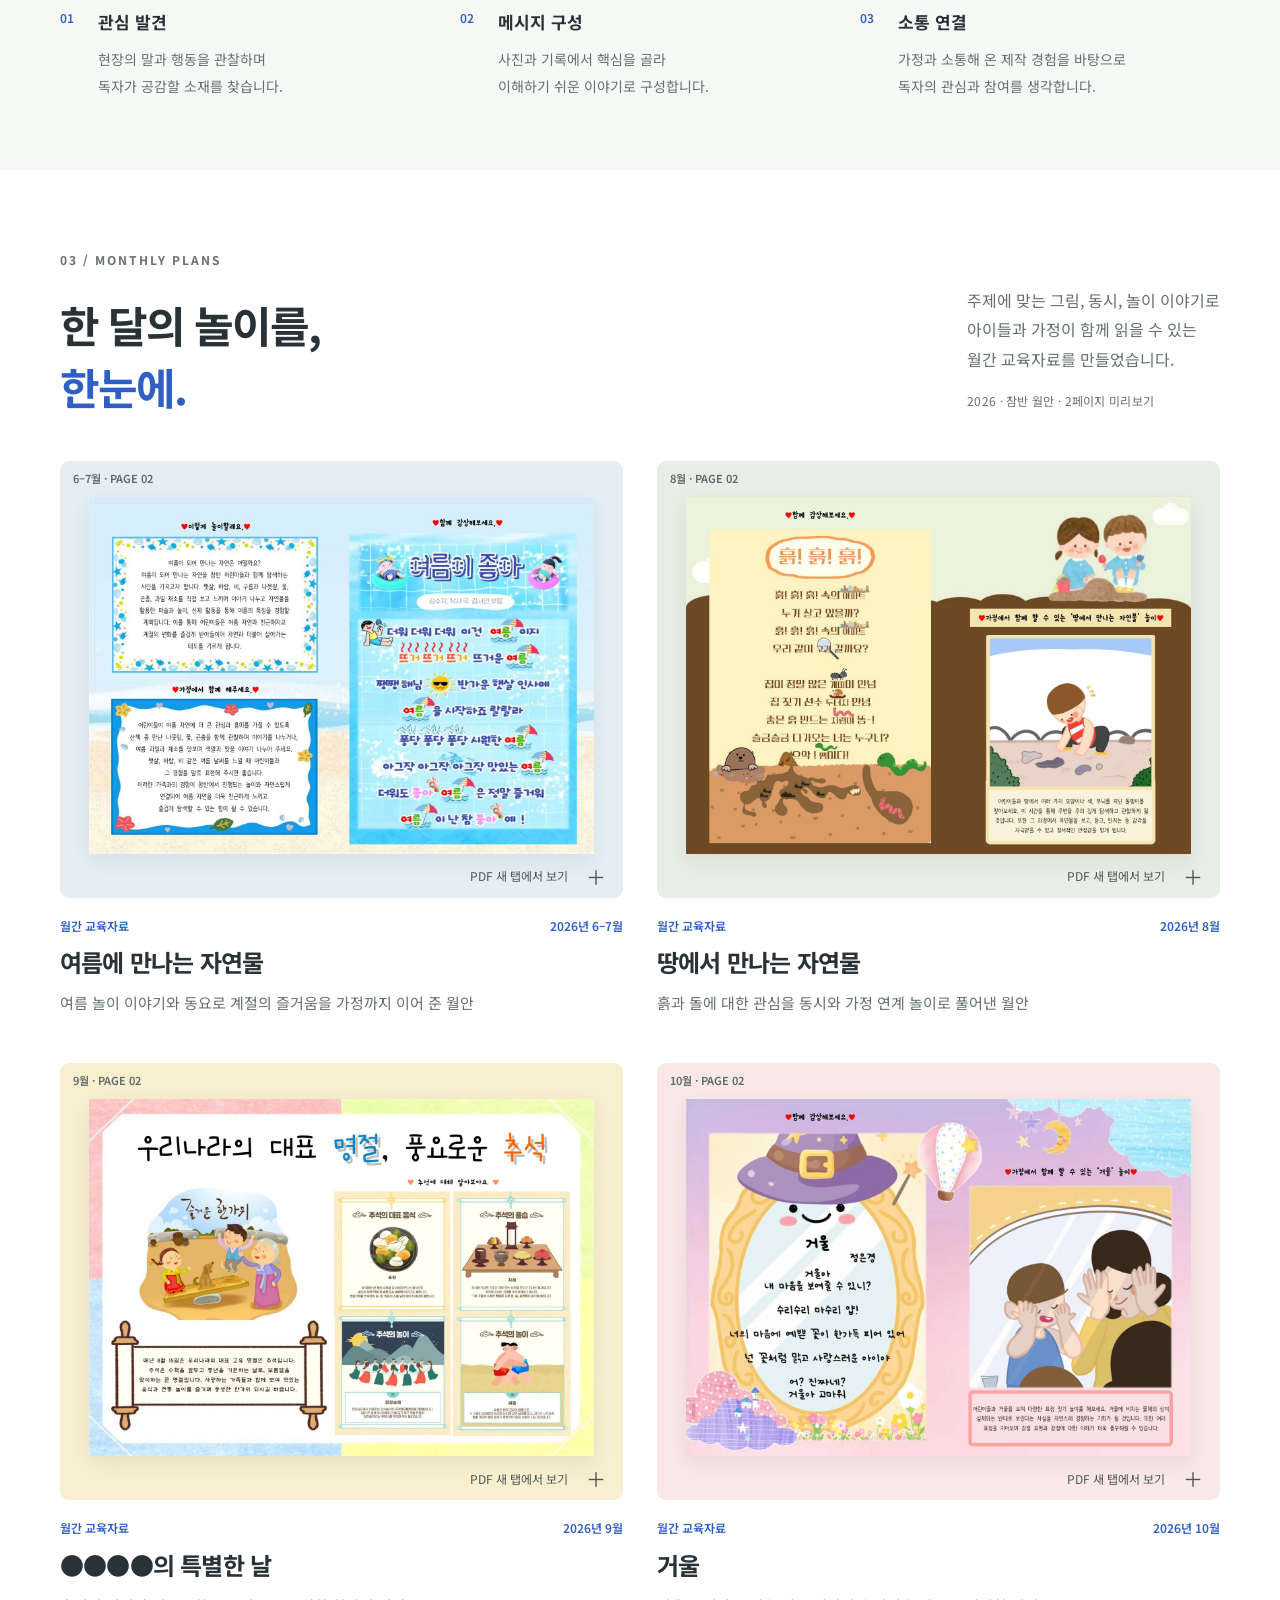
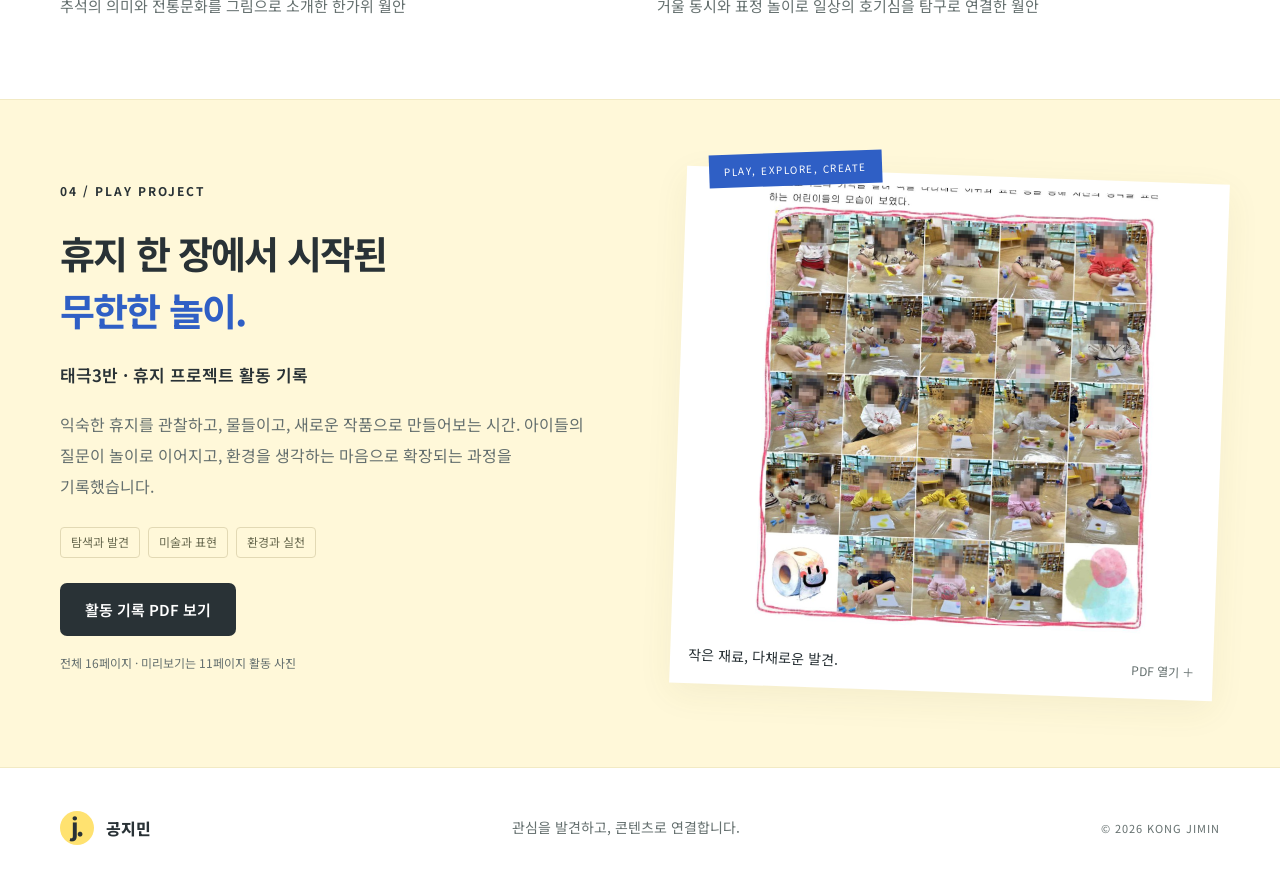
==== commit c3878b2b: "담임교사 경력을 만 3.5년으로 수정" ====
--- a/docs/index.html
+++ b/docs/index.html
@@ -31,7 +31,7 @@
       <div class="section-kicker"><span>01 / ABOUT ME</span><h2 id="journey-title">유아교육과 함께해 온 시간</h2></div>
       <div class="credentials">
         <article class="credential"><p class="credential-label">EDUCATION <span>학력</span></p><h3>숭의여자대학교</h3><p class="credential-detail">유아교육과 · 3년 과정</p><p class="credential-date">2020.03 — 2023.02</p><div class="grade"><span>졸업 학점</span><strong>4.16 <small>/ 4.5</small></strong></div></article>
-        <article class="credential"><p class="credential-label">EXPERIENCE <span>경력</span></p><h3>사립유치원 담임교사</h3><p class="credential-detail">아이들의 놀이와 일상을 함께하는 교사</p><p class="credential-date">2023.03 — 현재 <span class="current">재직 중</span></p><div class="grade"><span>담임교사 경력</span><strong>만 3년</strong></div></article>
+        <article class="credential"><p class="credential-label">EXPERIENCE <span>경력</span></p><h3>사립유치원 담임교사</h3><p class="credential-detail">아이들의 놀이와 일상을 함께하는 교사</p><p class="credential-date">2023.03 — 현재 <span class="current">재직 중</span></p><div class="grade"><span>담임교사 경력</span><strong>만 3.5년</strong></div></article>
       </div>
       <div class="qualifications"><div><p class="credential-label">QUALIFICATIONS <span>자격</span></p><h3>유아교육 관련 자격증</h3></div><ul><li><span class="qualification-check" aria-hidden="true">✓</span><span>유치원 정교사 <strong>2급</strong></span></li><li><span class="qualification-check" aria-hidden="true">✓</span><span>보육교사 <strong>2급</strong></span></li></ul></div>
     </section>
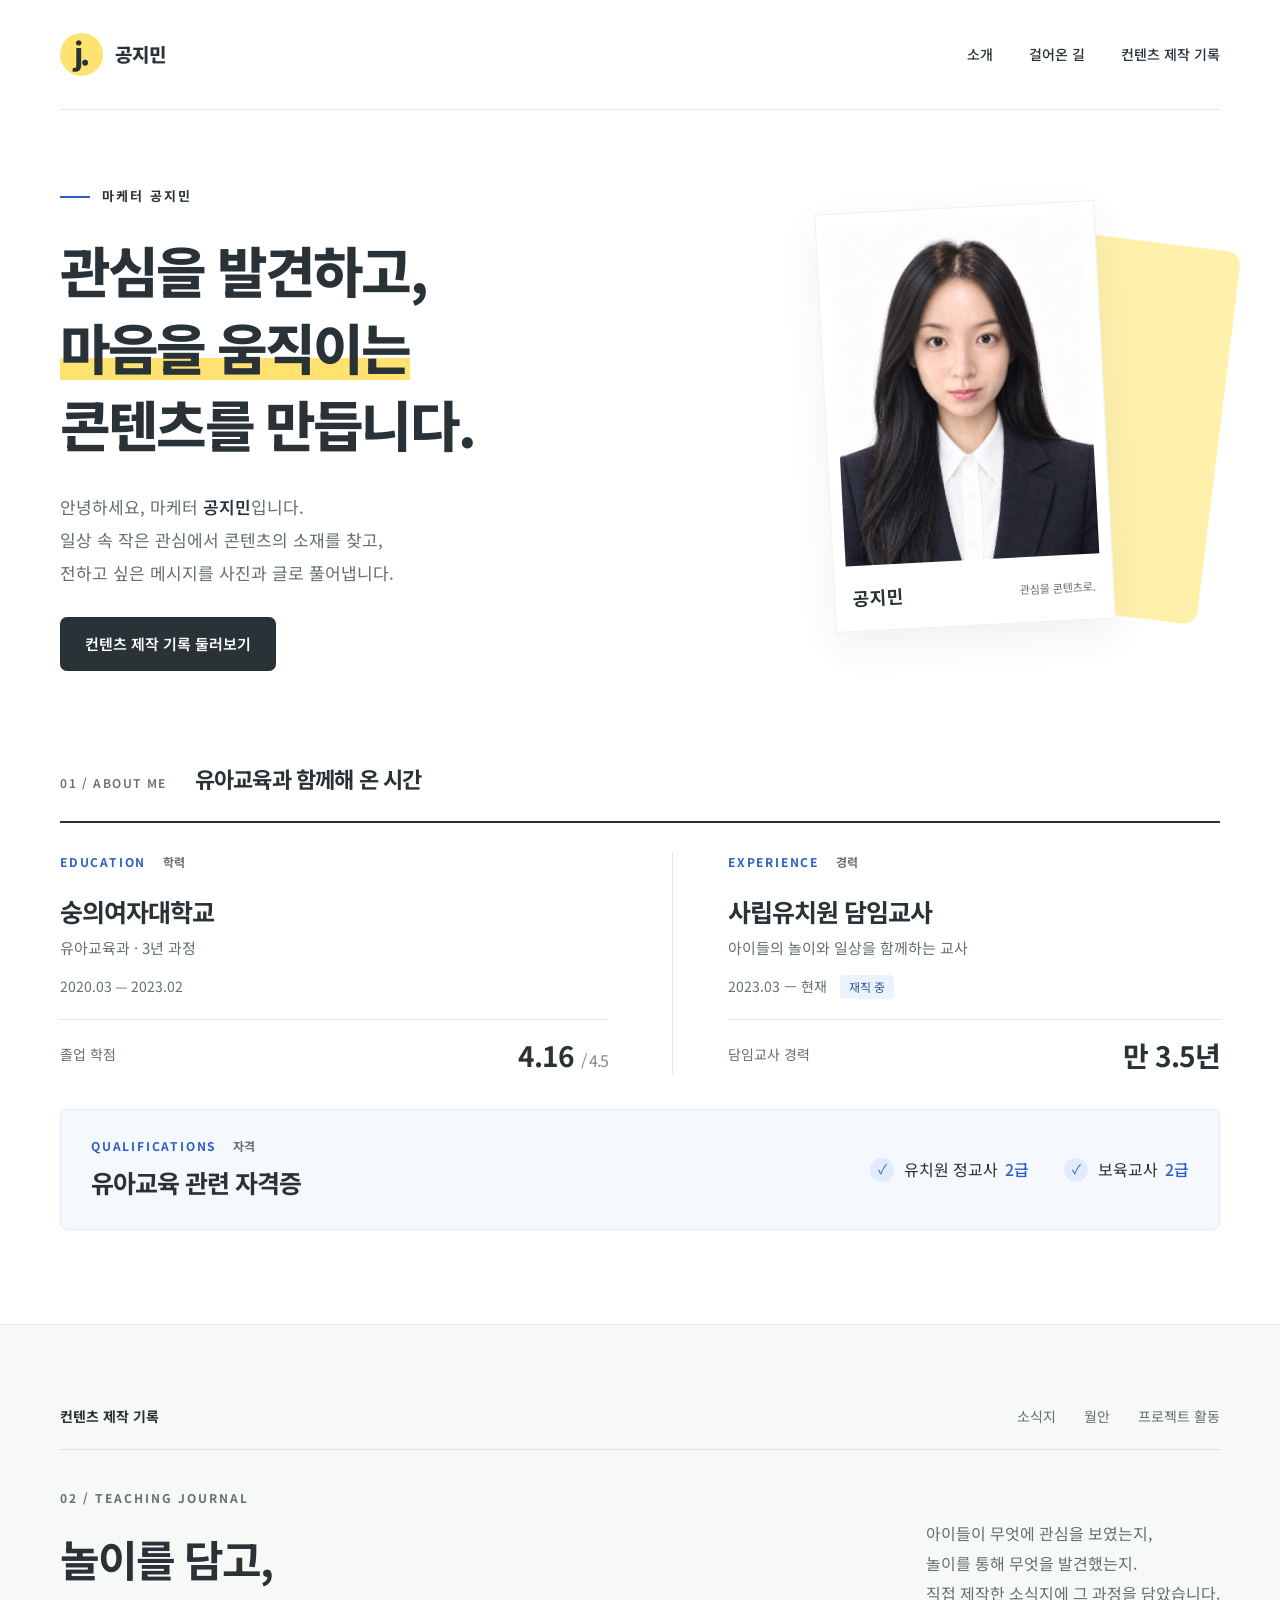
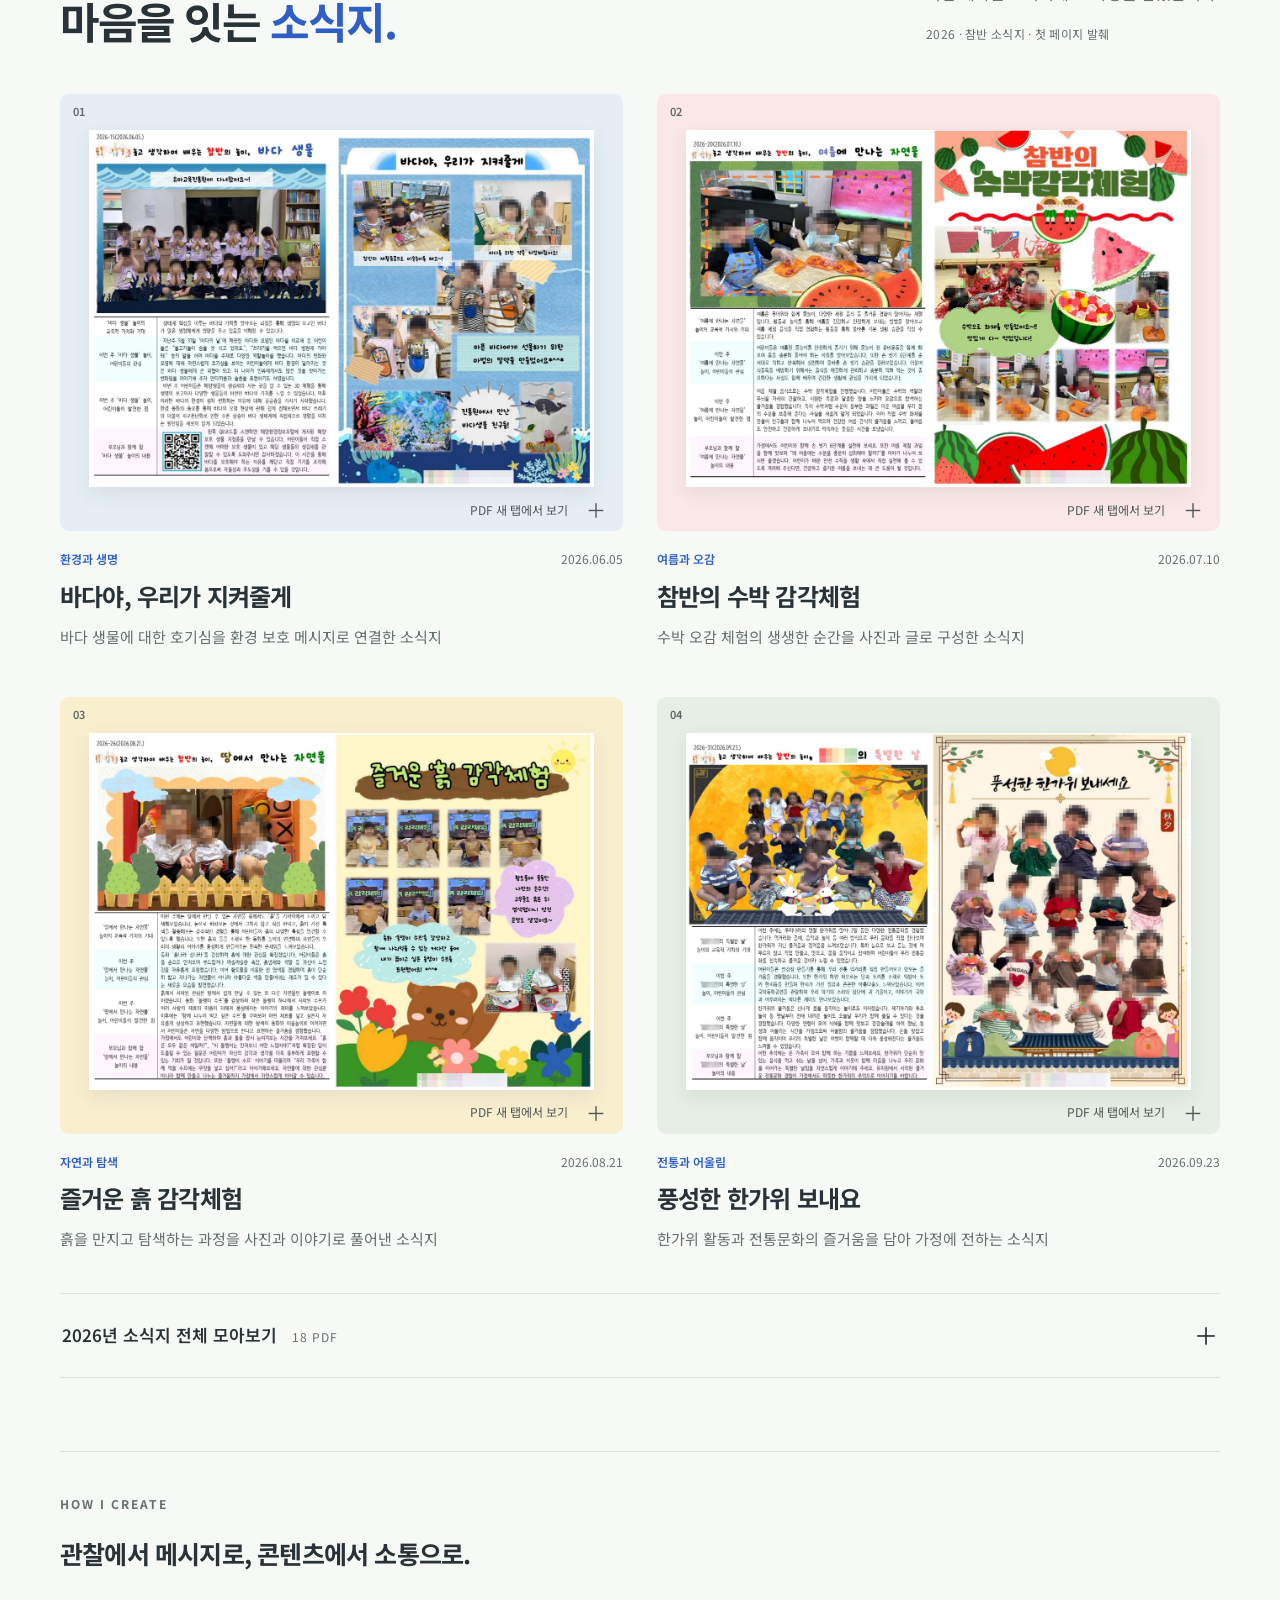
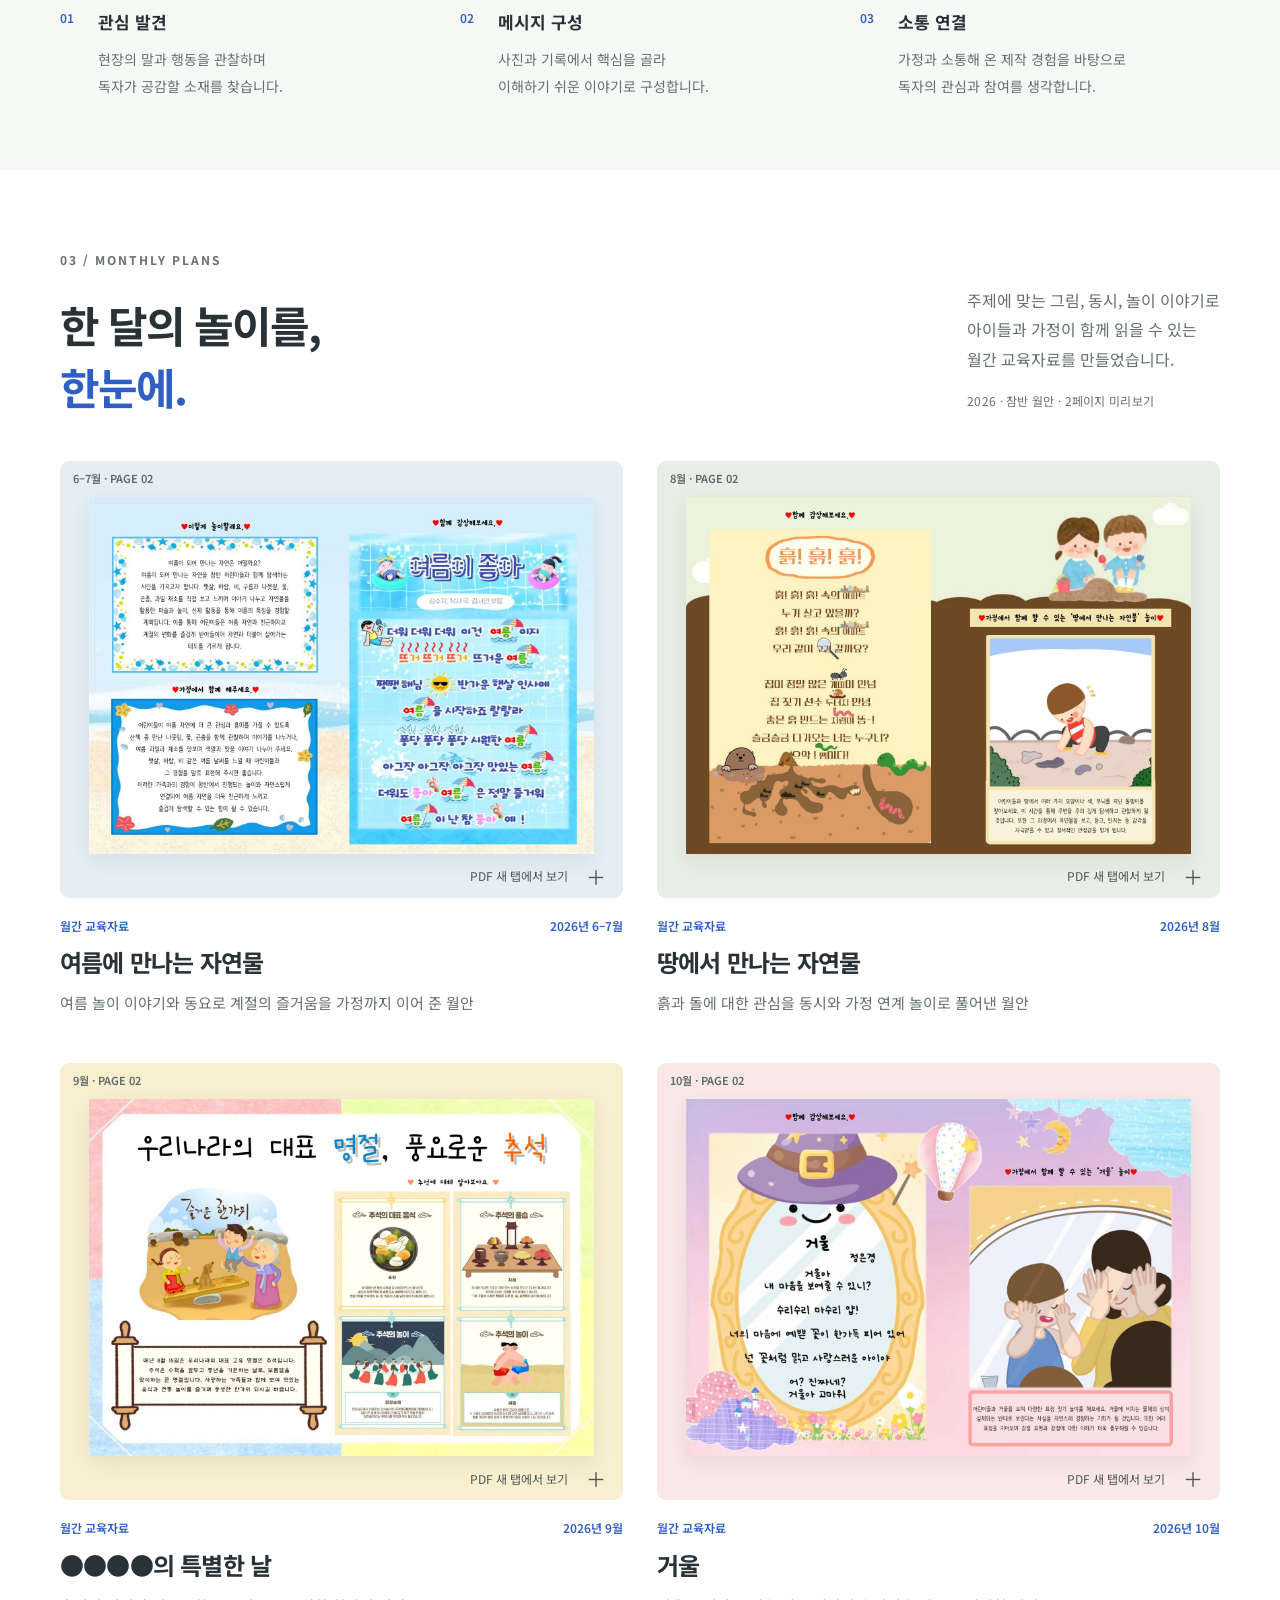
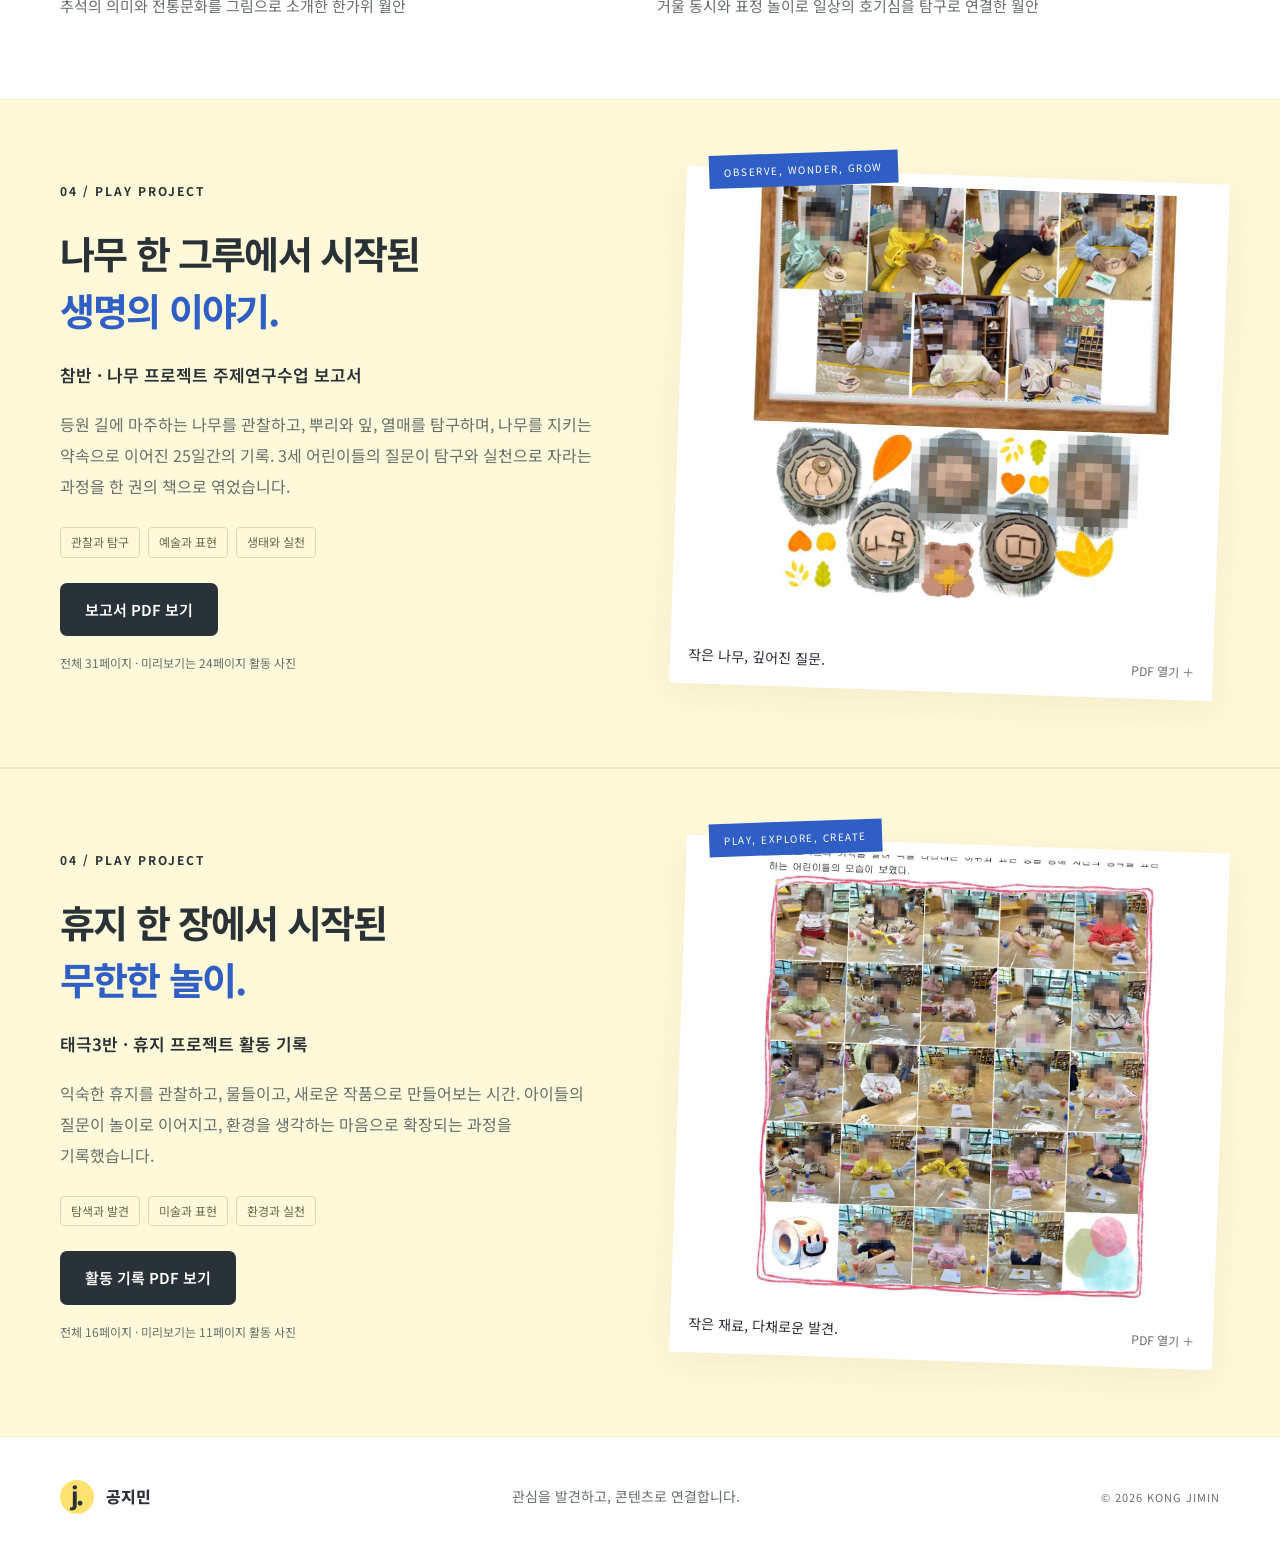
==== commit 5b679a10: "나무 프로젝트 보고서 추가 (휴지 프로젝트 위)" ====
--- a/docs/index.html
+++ b/docs/index.html
@@ -47,7 +47,8 @@
         <details class="archive"><summary><span>2026년 소식지 전체 모아보기 <small>18 PDF</small></span><span class="details-symbol" aria-hidden="true">＋</span></summary><div class="archive-months"><div><h4>06<span>월 소식지</span></h4><div class="archive-links"><a href="pdfs/newsletters/6-1-mosaic.pdf" target="_blank" rel="noopener noreferrer">6월 1주 <span>PDF</span><span class="sr-only"> (새 탭에서 열기)</span></a><a href="pdfs/newsletters/6-2-mosaic.pdf" target="_blank" rel="noopener noreferrer">6월 2주 <span>PDF</span><span class="sr-only"> (새 탭에서 열기)</span></a><a href="pdfs/newsletters/6-3-mosaic.pdf" target="_blank" rel="noopener noreferrer">6월 3주 <span>PDF</span><span class="sr-only"> (새 탭에서 열기)</span></a><a href="pdfs/newsletters/6-4-mosaic.pdf" target="_blank" rel="noopener noreferrer">6월 4주 <span>PDF</span><span class="sr-only"> (새 탭에서 열기)</span></a></div></div><div><h4>07<span>월 소식지</span></h4><div class="archive-links"><a href="pdfs/newsletters/7-1-mosaic.pdf" target="_blank" rel="noopener noreferrer">7월 1주 <span>PDF</span><span class="sr-only"> (새 탭에서 열기)</span></a><a href="pdfs/newsletters/7-2-mosaic.pdf" target="_blank" rel="noopener noreferrer">7월 2주 <span>PDF</span><span class="sr-only"> (새 탭에서 열기)</span></a><a href="pdfs/newsletters/7-3-mosaic.pdf" target="_blank" rel="noopener noreferrer">7월 3주 <span>PDF</span><span class="sr-only"> (새 탭에서 열기)</span></a><a href="pdfs/newsletters/7-4-mosaic.pdf" target="_blank" rel="noopener noreferrer">7월 4주 <span>PDF</span><span class="sr-only"> (새 탭에서 열기)</span></a></div></div><div><h4>08<span>월 소식지</span></h4><div class="archive-links"><a href="pdfs/newsletters/8-1-mosaic.pdf" target="_blank" rel="noopener noreferrer">8월 1주 <span>PDF</span><span class="sr-only"> (새 탭에서 열기)</span></a><a href="pdfs/newsletters/8-2-mosaic.pdf" target="_blank" rel="noopener noreferrer">8월 2주 <span>PDF</span><span class="sr-only"> (새 탭에서 열기)</span></a><a href="pdfs/newsletters/8-3-mosaic.pdf" target="_blank" rel="noopener noreferrer">8월 3주 <span>PDF</span><span class="sr-only"> (새 탭에서 열기)</span></a><a href="pdfs/newsletters/8-4-mosaic.pdf" target="_blank" rel="noopener noreferrer">8월 4주 <span>PDF</span><span class="sr-only"> (새 탭에서 열기)</span></a><a href="pdfs/newsletters/8-5-mosaic.pdf" target="_blank" rel="noopener noreferrer">8월 5주 <span>PDF</span><span class="sr-only"> (새 탭에서 열기)</span></a></div></div><div><h4>09<span>월 소식지</span></h4><div class="archive-links"><a href="pdfs/newsletters/9-1-mosaic.pdf" target="_blank" rel="noopener noreferrer">9월 1주 <span>PDF</span><span class="sr-only"> (새 탭에서 열기)</span></a><a href="pdfs/newsletters/9-2-mosaic.pdf" target="_blank" rel="noopener noreferrer">9월 2주 <span>PDF</span><span class="sr-only"> (새 탭에서 열기)</span></a><a href="pdfs/newsletters/9-3-mosaic.pdf" target="_blank" rel="noopener noreferrer">9월 3주 <span>PDF</span><span class="sr-only"> (새 탭에서 열기)</span></a><a href="pdfs/newsletters/9-4-mosaic.pdf" target="_blank" rel="noopener noreferrer">9월 4주 <span>PDF</span><span class="sr-only"> (새 탭에서 열기)</span></a><a href="pdfs/newsletters/9-5-mosaic.pdf" target="_blank" rel="noopener noreferrer">9월 5주 <span>PDF</span><span class="sr-only"> (새 탭에서 열기)</span></a></div></div></div></details><div class="record-note"><p class="eyebrow">HOW I CREATE</p><h3>관찰에서 메시지로, 콘텐츠에서 소통으로.</h3><div class="record-steps"><div><span>01</span><h4>관심 발견</h4><p>현장의 말과 행동을 관찰하며<br>독자가 공감할 소재를 찾습니다.</p></div><div><span>02</span><h4>메시지 구성</h4><p>사진과 기록에서 핵심을 골라<br>이해하기 쉬운 이야기로 구성합니다.</p></div><div><span>03</span><h4>소통 연결</h4><p>가정과 소통해 온 제작 경험을 바탕으로<br>독자의 관심과 참여를 생각합니다.</p></div></div></div>
       </div>
     </section>
-<section class="monthly wrap" id="monthly" aria-labelledby="monthly-title"><div class="work-heading"><div><p class="eyebrow">03 / MONTHLY PLANS</p><h2 id="monthly-title">한 달의 놀이를,<br><span>한눈에.</span></h2></div><div class="work-intro"><p>주제에 맞는 그림, 동시, 놀이 이야기로<br>아이들과 가정이 함께 읽을 수 있는<br>월간 교육자료를 만들었습니다.</p><p class="work-meta">2026 · 참반 월안 · 2페이지 미리보기</p></div></div><div class="project-grid"><article class="project"><a class="project-image blue" href="pdfs/monthly/06-07-mosaic.pdf#page=2" target="_blank" rel="noopener noreferrer" aria-label="6–7월 월안 PDF 2페이지 새 탭에서 열기"><span class="sheet-index">6–7월 · PAGE 02</span><img src="assets/monthly-06-07.jpg" width="1500" height="1061" alt="6–7월 월안의 두 번째 페이지: 여름에 만나는 자연물" loading="lazy"><span class="view-label">PDF 새 탭에서 보기 <span aria-hidden="true">＋</span></span></a><div class="project-meta"><span>월간 교육자료</span><span>2026년 6–7월</span></div><h3>여름에 만나는 자연물</h3><p>여름 놀이 이야기와 동요로 계절의 즐거움을 가정까지 이어 준 월안</p></article><article class="project"><a class="project-image mint" href="pdfs/monthly/08-mosaic.pdf#page=2" target="_blank" rel="noopener noreferrer" aria-label="8월 월안 PDF 2페이지 새 탭에서 열기"><span class="sheet-index">8월 · PAGE 02</span><img src="assets/monthly-08.jpg" width="1500" height="1061" alt="8월 월안의 두 번째 페이지: 땅에서 만나는 자연물" loading="lazy"><span class="view-label">PDF 새 탭에서 보기 <span aria-hidden="true">＋</span></span></a><div class="project-meta"><span>월간 교육자료</span><span>2026년 8월</span></div><h3>땅에서 만나는 자연물</h3><p>흙과 돌에 대한 관심을 동시와 가정 연계 놀이로 풀어낸 월안</p></article><article class="project"><a class="project-image yellow" href="pdfs/monthly/09-mosaic.pdf#page=2" target="_blank" rel="noopener noreferrer" aria-label="9월 월안 PDF 2페이지 새 탭에서 열기"><span class="sheet-index">9월 · PAGE 02</span><img src="assets/monthly-09.jpg" width="1500" height="1061" alt="9월 월안의 두 번째 페이지: ●●●●의 특별한 날" loading="lazy"><span class="view-label">PDF 새 탭에서 보기 <span aria-hidden="true">＋</span></span></a><div class="project-meta"><span>월간 교육자료</span><span>2026년 9월</span></div><h3>●●●●의 특별한 날</h3><p>추석의 의미와 전통문화를 그림으로 소개한 한가위 월안</p></article><article class="project"><a class="project-image pink" href="pdfs/monthly/10-mosaic.pdf#page=2" target="_blank" rel="noopener noreferrer" aria-label="10월 월안 PDF 2페이지 새 탭에서 열기"><span class="sheet-index">10월 · PAGE 02</span><img src="assets/monthly-10.jpg" width="1500" height="1061" alt="10월 월안의 두 번째 페이지: 거울" loading="lazy"><span class="view-label">PDF 새 탭에서 보기 <span aria-hidden="true">＋</span></span></a><div class="project-meta"><span>월간 교육자료</span><span>2026년 10월</span></div><h3>거울</h3><p>거울 동시와 표정 놀이로 일상의 호기심을 탐구로 연결한 월안</p></article></div></section><section class="project-feature" id="project" aria-labelledby="project-title"><div class="wrap feature-grid"><div class="feature-copy"><p class="eyebrow">04 / PLAY PROJECT</p><h2 id="project-title">휴지 한 장에서 시작된<br><span>무한한 놀이.</span></h2><p class="feature-subtitle">태극3반 · 휴지 프로젝트 활동 기록</p><p>익숙한 휴지를 관찰하고, 물들이고, 새로운 작품으로 만들어보는 시간. 아이들의 질문이 놀이로 이어지고, 환경을 생각하는 마음으로 확장되는 과정을 기록했습니다.</p><div class="feature-tags"><span>탐색과 발견</span><span>미술과 표현</span><span>환경과 실천</span></div><a class="primary-link" href="pdfs/projects/tissue-project-mosaic.pdf#page=11" target="_blank" rel="noopener noreferrer">활동 기록 PDF 보기<span class="sr-only"> (새 탭에서 열기)</span></a><p class="feature-caption">전체 16페이지 · 미리보기는 11페이지 활동 사진</p></div><a class="feature-art" href="pdfs/projects/tissue-project-mosaic.pdf#page=11" target="_blank" rel="noopener noreferrer" aria-label="태극3반 휴지 프로젝트 PDF 새 탭에서 열기"><span class="feature-stamp">PLAY, EXPLORE, CREATE</span><div class="feature-crop"><img src="assets/tissue-project-mosaic.jpg" width="1414" height="2000" alt="휴지를 물들이고 작품으로 표현하는 아이들의 활동 사진 모음, 활동 기록 11페이지" loading="lazy"></div><span class="feature-art-caption">작은 재료, 다채로운 발견. <span>PDF 열기 ＋</span></span></a></div></section>
+<section class="monthly wrap" id="monthly" aria-labelledby="monthly-title"><div class="work-heading"><div><p class="eyebrow">03 / MONTHLY PLANS</p><h2 id="monthly-title">한 달의 놀이를,<br><span>한눈에.</span></h2></div><div class="work-intro"><p>주제에 맞는 그림, 동시, 놀이 이야기로<br>아이들과 가정이 함께 읽을 수 있는<br>월간 교육자료를 만들었습니다.</p><p class="work-meta">2026 · 참반 월안 · 2페이지 미리보기</p></div></div><div class="project-grid"><article class="project"><a class="project-image blue" href="pdfs/monthly/06-07-mosaic.pdf#page=2" target="_blank" rel="noopener noreferrer" aria-label="6–7월 월안 PDF 2페이지 새 탭에서 열기"><span class="sheet-index">6–7월 · PAGE 02</span><img src="assets/monthly-06-07.jpg" width="1500" height="1061" alt="6–7월 월안의 두 번째 페이지: 여름에 만나는 자연물" loading="lazy"><span class="view-label">PDF 새 탭에서 보기 <span aria-hidden="true">＋</span></span></a><div class="project-meta"><span>월간 교육자료</span><span>2026년 6–7월</span></div><h3>여름에 만나는 자연물</h3><p>여름 놀이 이야기와 동요로 계절의 즐거움을 가정까지 이어 준 월안</p></article><article class="project"><a class="project-image mint" href="pdfs/monthly/08-mosaic.pdf#page=2" target="_blank" rel="noopener noreferrer" aria-label="8월 월안 PDF 2페이지 새 탭에서 열기"><span class="sheet-index">8월 · PAGE 02</span><img src="assets/monthly-08.jpg" width="1500" height="1061" alt="8월 월안의 두 번째 페이지: 땅에서 만나는 자연물" loading="lazy"><span class="view-label">PDF 새 탭에서 보기 <span aria-hidden="true">＋</span></span></a><div class="project-meta"><span>월간 교육자료</span><span>2026년 8월</span></div><h3>땅에서 만나는 자연물</h3><p>흙과 돌에 대한 관심을 동시와 가정 연계 놀이로 풀어낸 월안</p></article><article class="project"><a class="project-image yellow" href="pdfs/monthly/09-mosaic.pdf#page=2" target="_blank" rel="noopener noreferrer" aria-label="9월 월안 PDF 2페이지 새 탭에서 열기"><span class="sheet-index">9월 · PAGE 02</span><img src="assets/monthly-09.jpg" width="1500" height="1061" alt="9월 월안의 두 번째 페이지: ●●●●의 특별한 날" loading="lazy"><span class="view-label">PDF 새 탭에서 보기 <span aria-hidden="true">＋</span></span></a><div class="project-meta"><span>월간 교육자료</span><span>2026년 9월</span></div><h3>●●●●의 특별한 날</h3><p>추석의 의미와 전통문화를 그림으로 소개한 한가위 월안</p></article><article class="project"><a class="project-image pink" href="pdfs/monthly/10-mosaic.pdf#page=2" target="_blank" rel="noopener noreferrer" aria-label="10월 월안 PDF 2페이지 새 탭에서 열기"><span class="sheet-index">10월 · PAGE 02</span><img src="assets/monthly-10.jpg" width="1500" height="1061" alt="10월 월안의 두 번째 페이지: 거울" loading="lazy"><span class="view-label">PDF 새 탭에서 보기 <span aria-hidden="true">＋</span></span></a><div class="project-meta"><span>월간 교육자료</span><span>2026년 10월</span></div><h3>거울</h3><p>거울 동시와 표정 놀이로 일상의 호기심을 탐구로 연결한 월안</p></article></div></section><section class="project-feature" id="project" aria-labelledby="project-title"><div class="wrap feature-grid"><div class="feature-copy"><p class="eyebrow">04 / PLAY PROJECT</p><h2 id="project-title">나무 한 그루에서 시작된<br><span>생명의 이야기.</span></h2><p class="feature-subtitle">참반 · 나무 프로젝트 주제연구수업 보고서</p><p>등원 길에 마주하는 나무를 관찰하고, 뿌리와 잎, 열매를 탐구하며, 나무를 지키는 약속으로 이어진 25일간의 기록. 3세 어린이들의 질문이 탐구와 실천으로 자라는 과정을 한 권의 책으로 엮었습니다.</p><div class="feature-tags"><span>관찰과 탐구</span><span>예술과 표현</span><span>생태와 실천</span></div><a class="primary-link" href="pdfs/projects/tree-project-mosaic.pdf#page=24" target="_blank" rel="noopener noreferrer">보고서 PDF 보기<span class="sr-only"> (새 탭에서 열기)</span></a><p class="feature-caption">전체 31페이지 · 미리보기는 24페이지 활동 사진</p></div><a class="feature-art" href="pdfs/projects/tree-project-mosaic.pdf#page=24" target="_blank" rel="noopener noreferrer" aria-label="참반 나무 프로젝트 보고서 PDF 새 탭에서 열기"><span class="feature-stamp">OBSERVE, WONDER, GROW</span><div class="feature-crop"><img src="assets/tree-project-mosaic.jpg" width="1414" height="2000" alt="나무 조각으로 작품을 만드는 아이들의 활동 사진 모음, 보고서 24페이지" loading="lazy"></div><span class="feature-art-caption">작은 나무, 깊어진 질문. <span>PDF 열기 ＋</span></span></a></div></section>
+  <section class="project-feature" id="project-tissue" aria-labelledby="project-tissue-title"><div class="wrap feature-grid"><div class="feature-copy"><p class="eyebrow">04 / PLAY PROJECT</p><h2 id="project-tissue-title">휴지 한 장에서 시작된<br><span>무한한 놀이.</span></h2><p class="feature-subtitle">태극3반 · 휴지 프로젝트 활동 기록</p><p>익숙한 휴지를 관찰하고, 물들이고, 새로운 작품으로 만들어보는 시간. 아이들의 질문이 놀이로 이어지고, 환경을 생각하는 마음으로 확장되는 과정을 기록했습니다.</p><div class="feature-tags"><span>탐색과 발견</span><span>미술과 표현</span><span>환경과 실천</span></div><a class="primary-link" href="pdfs/projects/tissue-project-mosaic.pdf#page=11" target="_blank" rel="noopener noreferrer">활동 기록 PDF 보기<span class="sr-only"> (새 탭에서 열기)</span></a><p class="feature-caption">전체 16페이지 · 미리보기는 11페이지 활동 사진</p></div><a class="feature-art" href="pdfs/projects/tissue-project-mosaic.pdf#page=11" target="_blank" rel="noopener noreferrer" aria-label="태극3반 휴지 프로젝트 PDF 새 탭에서 열기"><span class="feature-stamp">PLAY, EXPLORE, CREATE</span><div class="feature-crop"><img src="assets/tissue-project-mosaic.jpg" width="1414" height="2000" alt="휴지를 물들이고 작품으로 표현하는 아이들의 활동 사진 모음, 활동 기록 11페이지" loading="lazy"></div><span class="feature-art-caption">작은 재료, 다채로운 발견. <span>PDF 열기 ＋</span></span></a></div></section>
   </main>
   <footer class="footer wrap"><a class="brand" href="#home"><span class="brand-mark">j.</span><span>공지민</span></a><p>관심을 발견하고, 콘텐츠로 연결합니다.</p><span>© 2026 KONG JIMIN</span></footer>
 
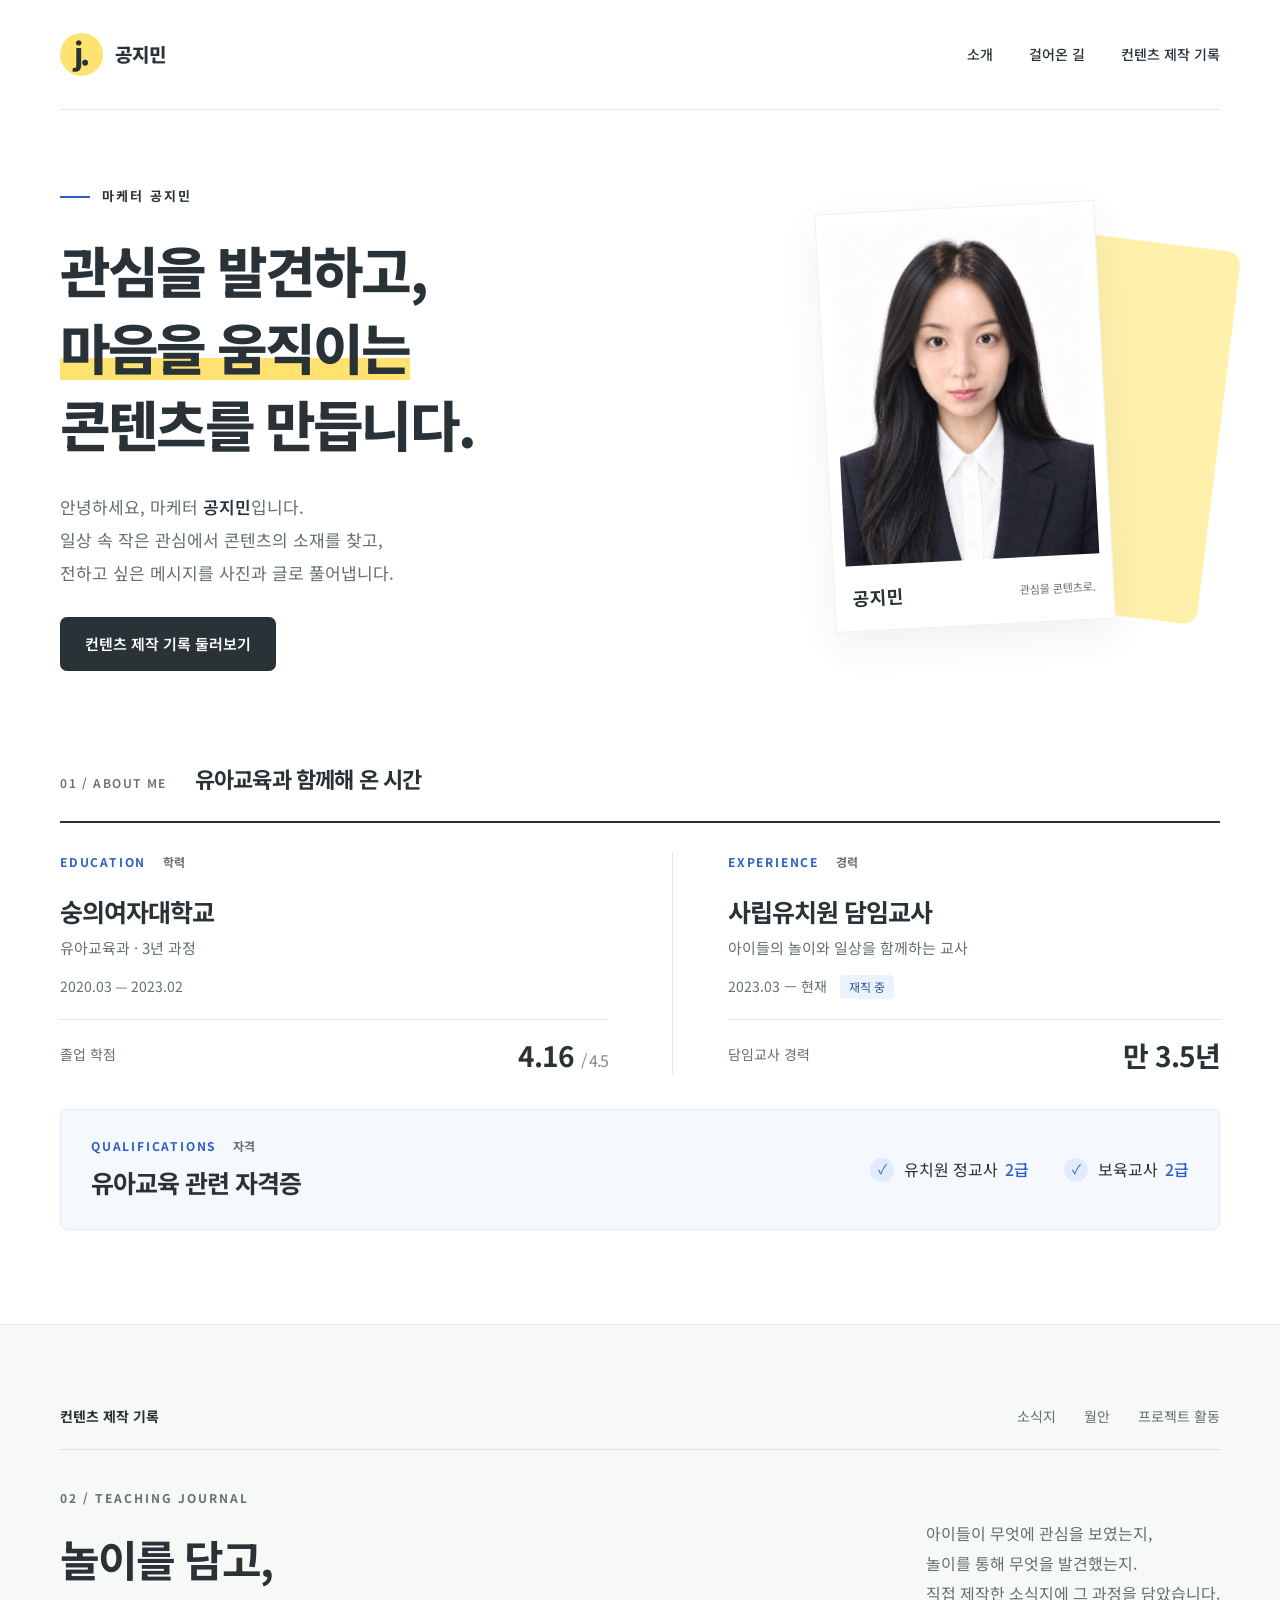
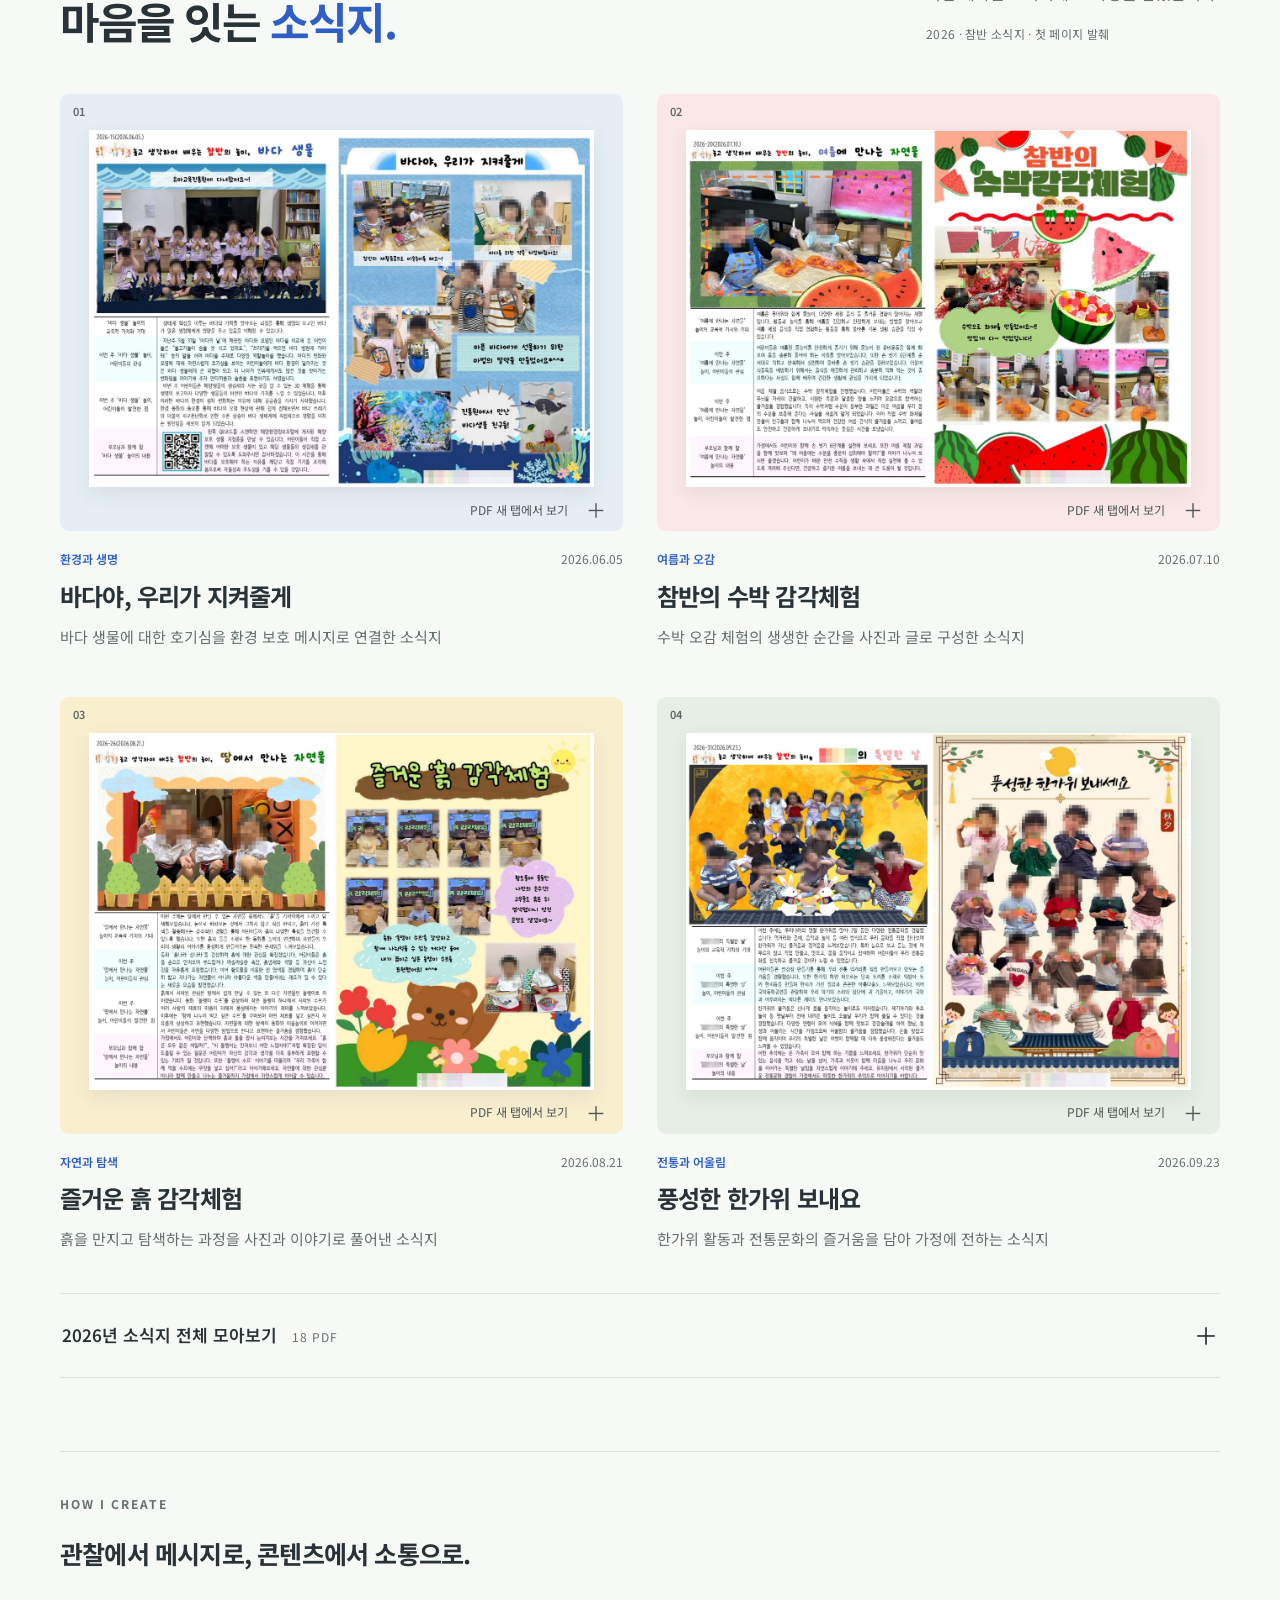
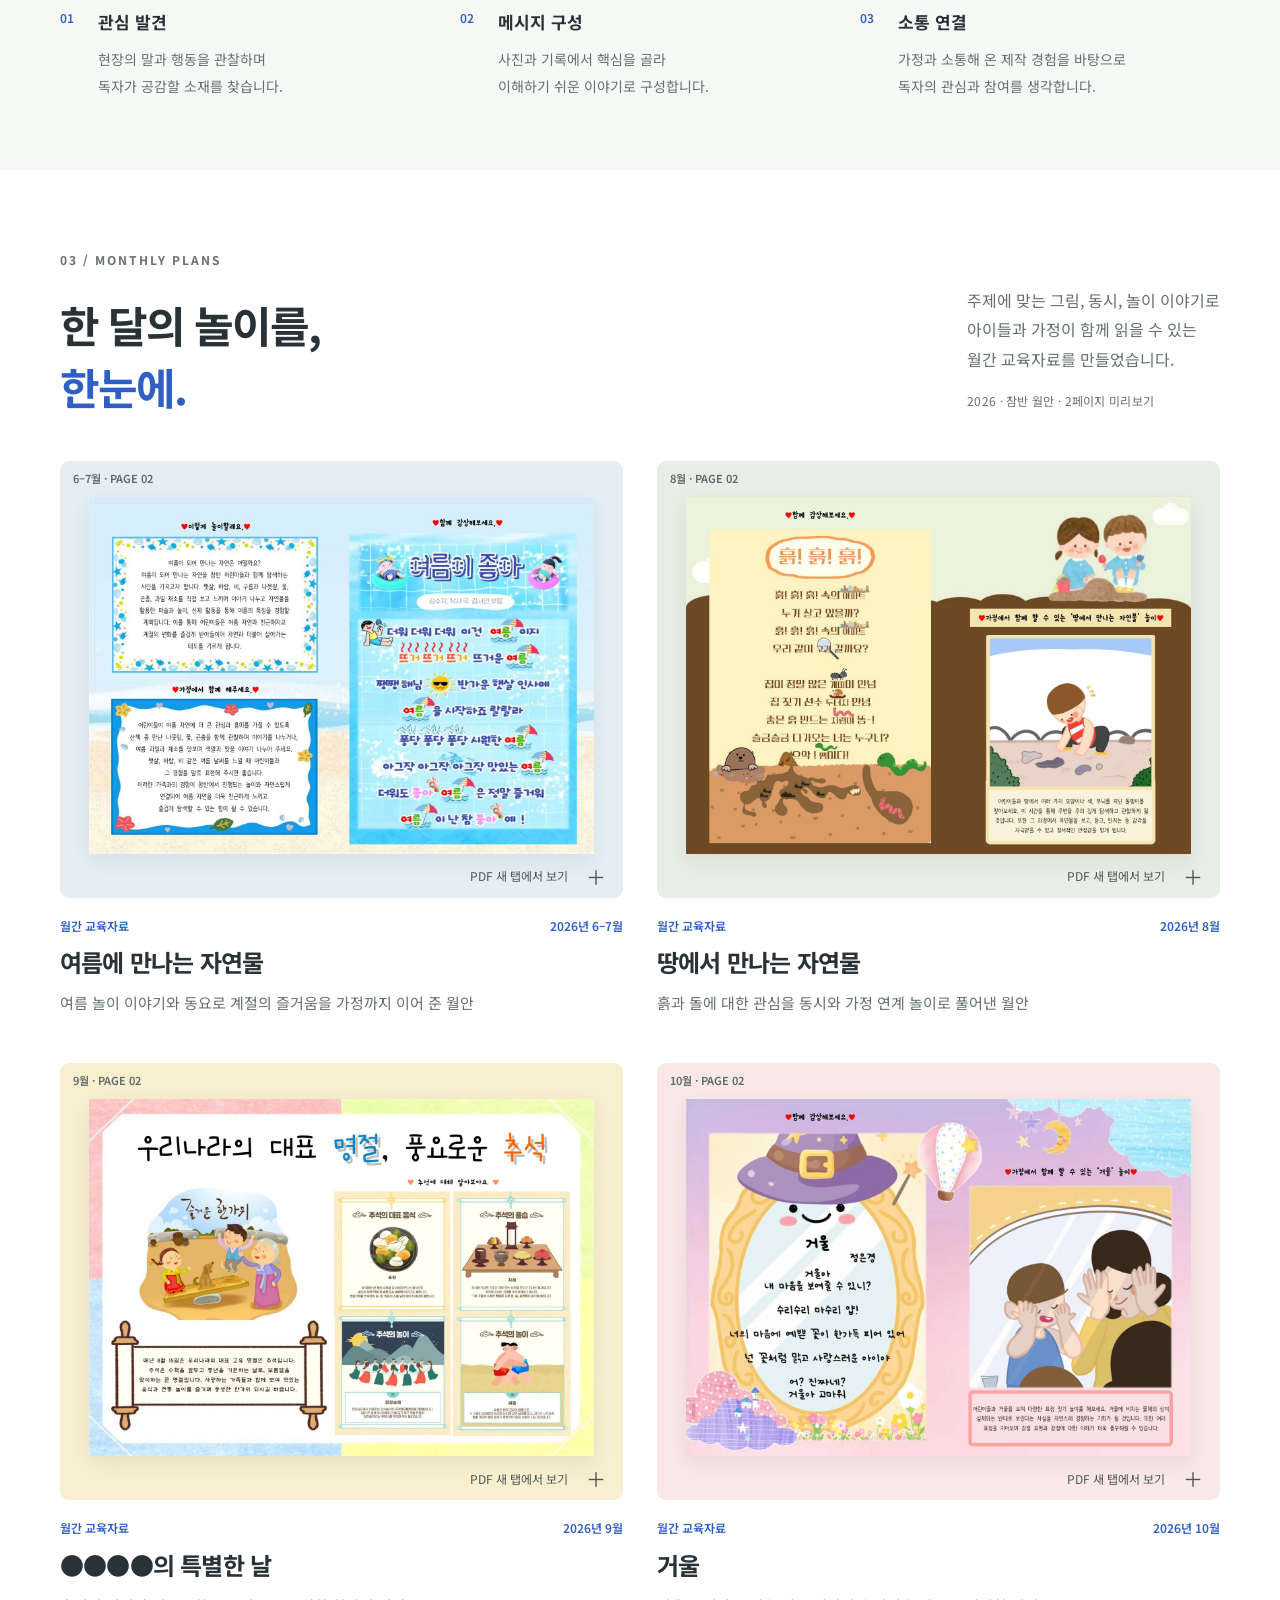
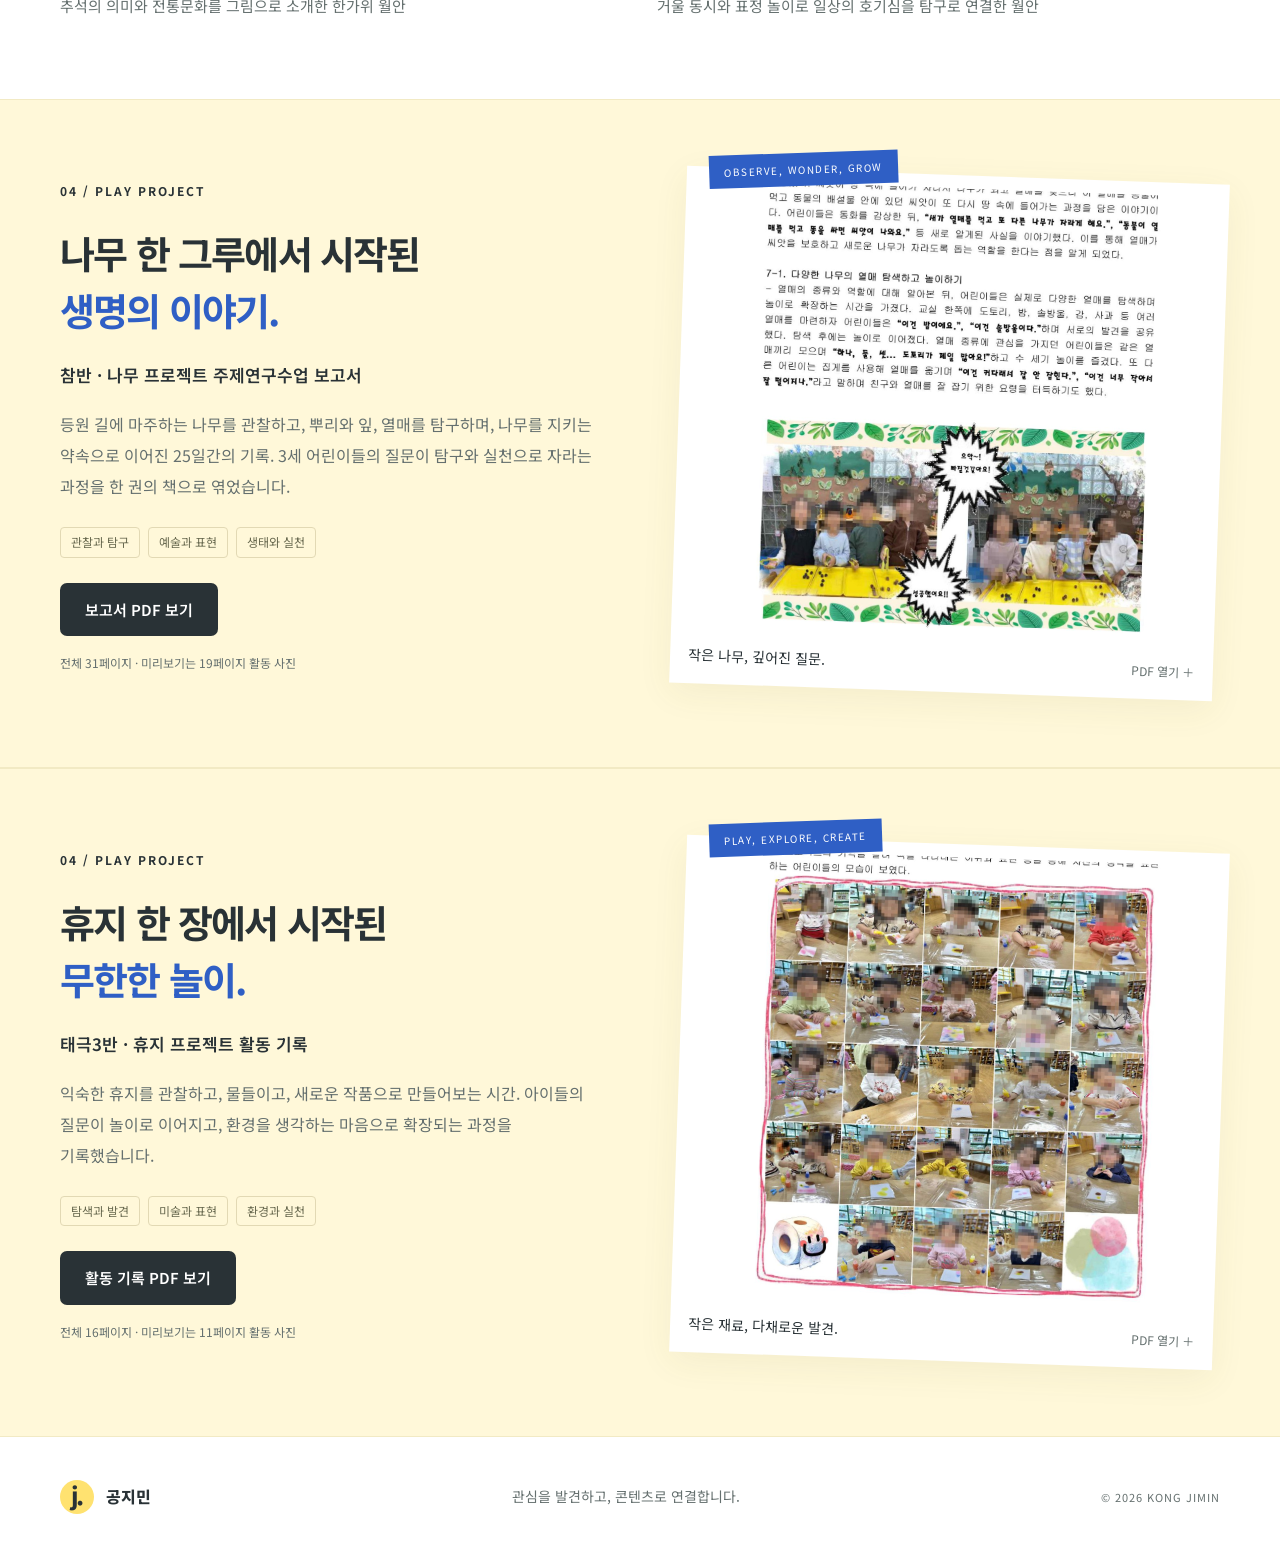
==== commit c2da66bf: "나무 프로젝트 미리보기를 단체 활동 사진으로 변경" ====
--- a/docs/index.html
+++ b/docs/index.html
@@ -47,7 +47,7 @@
         <details class="archive"><summary><span>2026년 소식지 전체 모아보기 <small>18 PDF</small></span><span class="details-symbol" aria-hidden="true">＋</span></summary><div class="archive-months"><div><h4>06<span>월 소식지</span></h4><div class="archive-links"><a href="pdfs/newsletters/6-1-mosaic.pdf" target="_blank" rel="noopener noreferrer">6월 1주 <span>PDF</span><span class="sr-only"> (새 탭에서 열기)</span></a><a href="pdfs/newsletters/6-2-mosaic.pdf" target="_blank" rel="noopener noreferrer">6월 2주 <span>PDF</span><span class="sr-only"> (새 탭에서 열기)</span></a><a href="pdfs/newsletters/6-3-mosaic.pdf" target="_blank" rel="noopener noreferrer">6월 3주 <span>PDF</span><span class="sr-only"> (새 탭에서 열기)</span></a><a href="pdfs/newsletters/6-4-mosaic.pdf" target="_blank" rel="noopener noreferrer">6월 4주 <span>PDF</span><span class="sr-only"> (새 탭에서 열기)</span></a></div></div><div><h4>07<span>월 소식지</span></h4><div class="archive-links"><a href="pdfs/newsletters/7-1-mosaic.pdf" target="_blank" rel="noopener noreferrer">7월 1주 <span>PDF</span><span class="sr-only"> (새 탭에서 열기)</span></a><a href="pdfs/newsletters/7-2-mosaic.pdf" target="_blank" rel="noopener noreferrer">7월 2주 <span>PDF</span><span class="sr-only"> (새 탭에서 열기)</span></a><a href="pdfs/newsletters/7-3-mosaic.pdf" target="_blank" rel="noopener noreferrer">7월 3주 <span>PDF</span><span class="sr-only"> (새 탭에서 열기)</span></a><a href="pdfs/newsletters/7-4-mosaic.pdf" target="_blank" rel="noopener noreferrer">7월 4주 <span>PDF</span><span class="sr-only"> (새 탭에서 열기)</span></a></div></div><div><h4>08<span>월 소식지</span></h4><div class="archive-links"><a href="pdfs/newsletters/8-1-mosaic.pdf" target="_blank" rel="noopener noreferrer">8월 1주 <span>PDF</span><span class="sr-only"> (새 탭에서 열기)</span></a><a href="pdfs/newsletters/8-2-mosaic.pdf" target="_blank" rel="noopener noreferrer">8월 2주 <span>PDF</span><span class="sr-only"> (새 탭에서 열기)</span></a><a href="pdfs/newsletters/8-3-mosaic.pdf" target="_blank" rel="noopener noreferrer">8월 3주 <span>PDF</span><span class="sr-only"> (새 탭에서 열기)</span></a><a href="pdfs/newsletters/8-4-mosaic.pdf" target="_blank" rel="noopener noreferrer">8월 4주 <span>PDF</span><span class="sr-only"> (새 탭에서 열기)</span></a><a href="pdfs/newsletters/8-5-mosaic.pdf" target="_blank" rel="noopener noreferrer">8월 5주 <span>PDF</span><span class="sr-only"> (새 탭에서 열기)</span></a></div></div><div><h4>09<span>월 소식지</span></h4><div class="archive-links"><a href="pdfs/newsletters/9-1-mosaic.pdf" target="_blank" rel="noopener noreferrer">9월 1주 <span>PDF</span><span class="sr-only"> (새 탭에서 열기)</span></a><a href="pdfs/newsletters/9-2-mosaic.pdf" target="_blank" rel="noopener noreferrer">9월 2주 <span>PDF</span><span class="sr-only"> (새 탭에서 열기)</span></a><a href="pdfs/newsletters/9-3-mosaic.pdf" target="_blank" rel="noopener noreferrer">9월 3주 <span>PDF</span><span class="sr-only"> (새 탭에서 열기)</span></a><a href="pdfs/newsletters/9-4-mosaic.pdf" target="_blank" rel="noopener noreferrer">9월 4주 <span>PDF</span><span class="sr-only"> (새 탭에서 열기)</span></a><a href="pdfs/newsletters/9-5-mosaic.pdf" target="_blank" rel="noopener noreferrer">9월 5주 <span>PDF</span><span class="sr-only"> (새 탭에서 열기)</span></a></div></div></div></details><div class="record-note"><p class="eyebrow">HOW I CREATE</p><h3>관찰에서 메시지로, 콘텐츠에서 소통으로.</h3><div class="record-steps"><div><span>01</span><h4>관심 발견</h4><p>현장의 말과 행동을 관찰하며<br>독자가 공감할 소재를 찾습니다.</p></div><div><span>02</span><h4>메시지 구성</h4><p>사진과 기록에서 핵심을 골라<br>이해하기 쉬운 이야기로 구성합니다.</p></div><div><span>03</span><h4>소통 연결</h4><p>가정과 소통해 온 제작 경험을 바탕으로<br>독자의 관심과 참여를 생각합니다.</p></div></div></div>
       </div>
     </section>
-<section class="monthly wrap" id="monthly" aria-labelledby="monthly-title"><div class="work-heading"><div><p class="eyebrow">03 / MONTHLY PLANS</p><h2 id="monthly-title">한 달의 놀이를,<br><span>한눈에.</span></h2></div><div class="work-intro"><p>주제에 맞는 그림, 동시, 놀이 이야기로<br>아이들과 가정이 함께 읽을 수 있는<br>월간 교육자료를 만들었습니다.</p><p class="work-meta">2026 · 참반 월안 · 2페이지 미리보기</p></div></div><div class="project-grid"><article class="project"><a class="project-image blue" href="pdfs/monthly/06-07-mosaic.pdf#page=2" target="_blank" rel="noopener noreferrer" aria-label="6–7월 월안 PDF 2페이지 새 탭에서 열기"><span class="sheet-index">6–7월 · PAGE 02</span><img src="assets/monthly-06-07.jpg" width="1500" height="1061" alt="6–7월 월안의 두 번째 페이지: 여름에 만나는 자연물" loading="lazy"><span class="view-label">PDF 새 탭에서 보기 <span aria-hidden="true">＋</span></span></a><div class="project-meta"><span>월간 교육자료</span><span>2026년 6–7월</span></div><h3>여름에 만나는 자연물</h3><p>여름 놀이 이야기와 동요로 계절의 즐거움을 가정까지 이어 준 월안</p></article><article class="project"><a class="project-image mint" href="pdfs/monthly/08-mosaic.pdf#page=2" target="_blank" rel="noopener noreferrer" aria-label="8월 월안 PDF 2페이지 새 탭에서 열기"><span class="sheet-index">8월 · PAGE 02</span><img src="assets/monthly-08.jpg" width="1500" height="1061" alt="8월 월안의 두 번째 페이지: 땅에서 만나는 자연물" loading="lazy"><span class="view-label">PDF 새 탭에서 보기 <span aria-hidden="true">＋</span></span></a><div class="project-meta"><span>월간 교육자료</span><span>2026년 8월</span></div><h3>땅에서 만나는 자연물</h3><p>흙과 돌에 대한 관심을 동시와 가정 연계 놀이로 풀어낸 월안</p></article><article class="project"><a class="project-image yellow" href="pdfs/monthly/09-mosaic.pdf#page=2" target="_blank" rel="noopener noreferrer" aria-label="9월 월안 PDF 2페이지 새 탭에서 열기"><span class="sheet-index">9월 · PAGE 02</span><img src="assets/monthly-09.jpg" width="1500" height="1061" alt="9월 월안의 두 번째 페이지: ●●●●의 특별한 날" loading="lazy"><span class="view-label">PDF 새 탭에서 보기 <span aria-hidden="true">＋</span></span></a><div class="project-meta"><span>월간 교육자료</span><span>2026년 9월</span></div><h3>●●●●의 특별한 날</h3><p>추석의 의미와 전통문화를 그림으로 소개한 한가위 월안</p></article><article class="project"><a class="project-image pink" href="pdfs/monthly/10-mosaic.pdf#page=2" target="_blank" rel="noopener noreferrer" aria-label="10월 월안 PDF 2페이지 새 탭에서 열기"><span class="sheet-index">10월 · PAGE 02</span><img src="assets/monthly-10.jpg" width="1500" height="1061" alt="10월 월안의 두 번째 페이지: 거울" loading="lazy"><span class="view-label">PDF 새 탭에서 보기 <span aria-hidden="true">＋</span></span></a><div class="project-meta"><span>월간 교육자료</span><span>2026년 10월</span></div><h3>거울</h3><p>거울 동시와 표정 놀이로 일상의 호기심을 탐구로 연결한 월안</p></article></div></section><section class="project-feature" id="project" aria-labelledby="project-title"><div class="wrap feature-grid"><div class="feature-copy"><p class="eyebrow">04 / PLAY PROJECT</p><h2 id="project-title">나무 한 그루에서 시작된<br><span>생명의 이야기.</span></h2><p class="feature-subtitle">참반 · 나무 프로젝트 주제연구수업 보고서</p><p>등원 길에 마주하는 나무를 관찰하고, 뿌리와 잎, 열매를 탐구하며, 나무를 지키는 약속으로 이어진 25일간의 기록. 3세 어린이들의 질문이 탐구와 실천으로 자라는 과정을 한 권의 책으로 엮었습니다.</p><div class="feature-tags"><span>관찰과 탐구</span><span>예술과 표현</span><span>생태와 실천</span></div><a class="primary-link" href="pdfs/projects/tree-project-mosaic.pdf#page=24" target="_blank" rel="noopener noreferrer">보고서 PDF 보기<span class="sr-only"> (새 탭에서 열기)</span></a><p class="feature-caption">전체 31페이지 · 미리보기는 24페이지 활동 사진</p></div><a class="feature-art" href="pdfs/projects/tree-project-mosaic.pdf#page=24" target="_blank" rel="noopener noreferrer" aria-label="참반 나무 프로젝트 보고서 PDF 새 탭에서 열기"><span class="feature-stamp">OBSERVE, WONDER, GROW</span><div class="feature-crop"><img src="assets/tree-project-mosaic.jpg" width="1414" height="2000" alt="나무 조각으로 작품을 만드는 아이들의 활동 사진 모음, 보고서 24페이지" loading="lazy"></div><span class="feature-art-caption">작은 나무, 깊어진 질문. <span>PDF 열기 ＋</span></span></a></div></section>
+<section class="monthly wrap" id="monthly" aria-labelledby="monthly-title"><div class="work-heading"><div><p class="eyebrow">03 / MONTHLY PLANS</p><h2 id="monthly-title">한 달의 놀이를,<br><span>한눈에.</span></h2></div><div class="work-intro"><p>주제에 맞는 그림, 동시, 놀이 이야기로<br>아이들과 가정이 함께 읽을 수 있는<br>월간 교육자료를 만들었습니다.</p><p class="work-meta">2026 · 참반 월안 · 2페이지 미리보기</p></div></div><div class="project-grid"><article class="project"><a class="project-image blue" href="pdfs/monthly/06-07-mosaic.pdf#page=2" target="_blank" rel="noopener noreferrer" aria-label="6–7월 월안 PDF 2페이지 새 탭에서 열기"><span class="sheet-index">6–7월 · PAGE 02</span><img src="assets/monthly-06-07.jpg" width="1500" height="1061" alt="6–7월 월안의 두 번째 페이지: 여름에 만나는 자연물" loading="lazy"><span class="view-label">PDF 새 탭에서 보기 <span aria-hidden="true">＋</span></span></a><div class="project-meta"><span>월간 교육자료</span><span>2026년 6–7월</span></div><h3>여름에 만나는 자연물</h3><p>여름 놀이 이야기와 동요로 계절의 즐거움을 가정까지 이어 준 월안</p></article><article class="project"><a class="project-image mint" href="pdfs/monthly/08-mosaic.pdf#page=2" target="_blank" rel="noopener noreferrer" aria-label="8월 월안 PDF 2페이지 새 탭에서 열기"><span class="sheet-index">8월 · PAGE 02</span><img src="assets/monthly-08.jpg" width="1500" height="1061" alt="8월 월안의 두 번째 페이지: 땅에서 만나는 자연물" loading="lazy"><span class="view-label">PDF 새 탭에서 보기 <span aria-hidden="true">＋</span></span></a><div class="project-meta"><span>월간 교육자료</span><span>2026년 8월</span></div><h3>땅에서 만나는 자연물</h3><p>흙과 돌에 대한 관심을 동시와 가정 연계 놀이로 풀어낸 월안</p></article><article class="project"><a class="project-image yellow" href="pdfs/monthly/09-mosaic.pdf#page=2" target="_blank" rel="noopener noreferrer" aria-label="9월 월안 PDF 2페이지 새 탭에서 열기"><span class="sheet-index">9월 · PAGE 02</span><img src="assets/monthly-09.jpg" width="1500" height="1061" alt="9월 월안의 두 번째 페이지: ●●●●의 특별한 날" loading="lazy"><span class="view-label">PDF 새 탭에서 보기 <span aria-hidden="true">＋</span></span></a><div class="project-meta"><span>월간 교육자료</span><span>2026년 9월</span></div><h3>●●●●의 특별한 날</h3><p>추석의 의미와 전통문화를 그림으로 소개한 한가위 월안</p></article><article class="project"><a class="project-image pink" href="pdfs/monthly/10-mosaic.pdf#page=2" target="_blank" rel="noopener noreferrer" aria-label="10월 월안 PDF 2페이지 새 탭에서 열기"><span class="sheet-index">10월 · PAGE 02</span><img src="assets/monthly-10.jpg" width="1500" height="1061" alt="10월 월안의 두 번째 페이지: 거울" loading="lazy"><span class="view-label">PDF 새 탭에서 보기 <span aria-hidden="true">＋</span></span></a><div class="project-meta"><span>월간 교육자료</span><span>2026년 10월</span></div><h3>거울</h3><p>거울 동시와 표정 놀이로 일상의 호기심을 탐구로 연결한 월안</p></article></div></section><section class="project-feature" id="project" aria-labelledby="project-title"><div class="wrap feature-grid"><div class="feature-copy"><p class="eyebrow">04 / PLAY PROJECT</p><h2 id="project-title">나무 한 그루에서 시작된<br><span>생명의 이야기.</span></h2><p class="feature-subtitle">참반 · 나무 프로젝트 주제연구수업 보고서</p><p>등원 길에 마주하는 나무를 관찰하고, 뿌리와 잎, 열매를 탐구하며, 나무를 지키는 약속으로 이어진 25일간의 기록. 3세 어린이들의 질문이 탐구와 실천으로 자라는 과정을 한 권의 책으로 엮었습니다.</p><div class="feature-tags"><span>관찰과 탐구</span><span>예술과 표현</span><span>생태와 실천</span></div><a class="primary-link" href="pdfs/projects/tree-project-mosaic.pdf#page=19" target="_blank" rel="noopener noreferrer">보고서 PDF 보기<span class="sr-only"> (새 탭에서 열기)</span></a><p class="feature-caption">전체 31페이지 · 미리보기는 19페이지 활동 사진</p></div><a class="feature-art" href="pdfs/projects/tree-project-mosaic.pdf#page=19" target="_blank" rel="noopener noreferrer" aria-label="참반 나무 프로젝트 보고서 PDF 새 탭에서 열기"><span class="feature-stamp">OBSERVE, WONDER, GROW</span><div class="feature-crop"><img src="assets/tree-project-mosaic.jpg" width="1414" height="2000" alt="친구들과 함께 나무 열매를 탐색하고 놀이하는 아이들의 활동 사진, 보고서 19페이지" loading="lazy"></div><span class="feature-art-caption">작은 나무, 깊어진 질문. <span>PDF 열기 ＋</span></span></a></div></section>
   <section class="project-feature" id="project-tissue" aria-labelledby="project-tissue-title"><div class="wrap feature-grid"><div class="feature-copy"><p class="eyebrow">04 / PLAY PROJECT</p><h2 id="project-tissue-title">휴지 한 장에서 시작된<br><span>무한한 놀이.</span></h2><p class="feature-subtitle">태극3반 · 휴지 프로젝트 활동 기록</p><p>익숙한 휴지를 관찰하고, 물들이고, 새로운 작품으로 만들어보는 시간. 아이들의 질문이 놀이로 이어지고, 환경을 생각하는 마음으로 확장되는 과정을 기록했습니다.</p><div class="feature-tags"><span>탐색과 발견</span><span>미술과 표현</span><span>환경과 실천</span></div><a class="primary-link" href="pdfs/projects/tissue-project-mosaic.pdf#page=11" target="_blank" rel="noopener noreferrer">활동 기록 PDF 보기<span class="sr-only"> (새 탭에서 열기)</span></a><p class="feature-caption">전체 16페이지 · 미리보기는 11페이지 활동 사진</p></div><a class="feature-art" href="pdfs/projects/tissue-project-mosaic.pdf#page=11" target="_blank" rel="noopener noreferrer" aria-label="태극3반 휴지 프로젝트 PDF 새 탭에서 열기"><span class="feature-stamp">PLAY, EXPLORE, CREATE</span><div class="feature-crop"><img src="assets/tissue-project-mosaic.jpg" width="1414" height="2000" alt="휴지를 물들이고 작품으로 표현하는 아이들의 활동 사진 모음, 활동 기록 11페이지" loading="lazy"></div><span class="feature-art-caption">작은 재료, 다채로운 발견. <span>PDF 열기 ＋</span></span></a></div></section>
   </main>
   <footer class="footer wrap"><a class="brand" href="#home"><span class="brand-mark">j.</span><span>공지민</span></a><p>관심을 발견하고, 콘텐츠로 연결합니다.</p><span>© 2026 KONG JIMIN</span></footer>
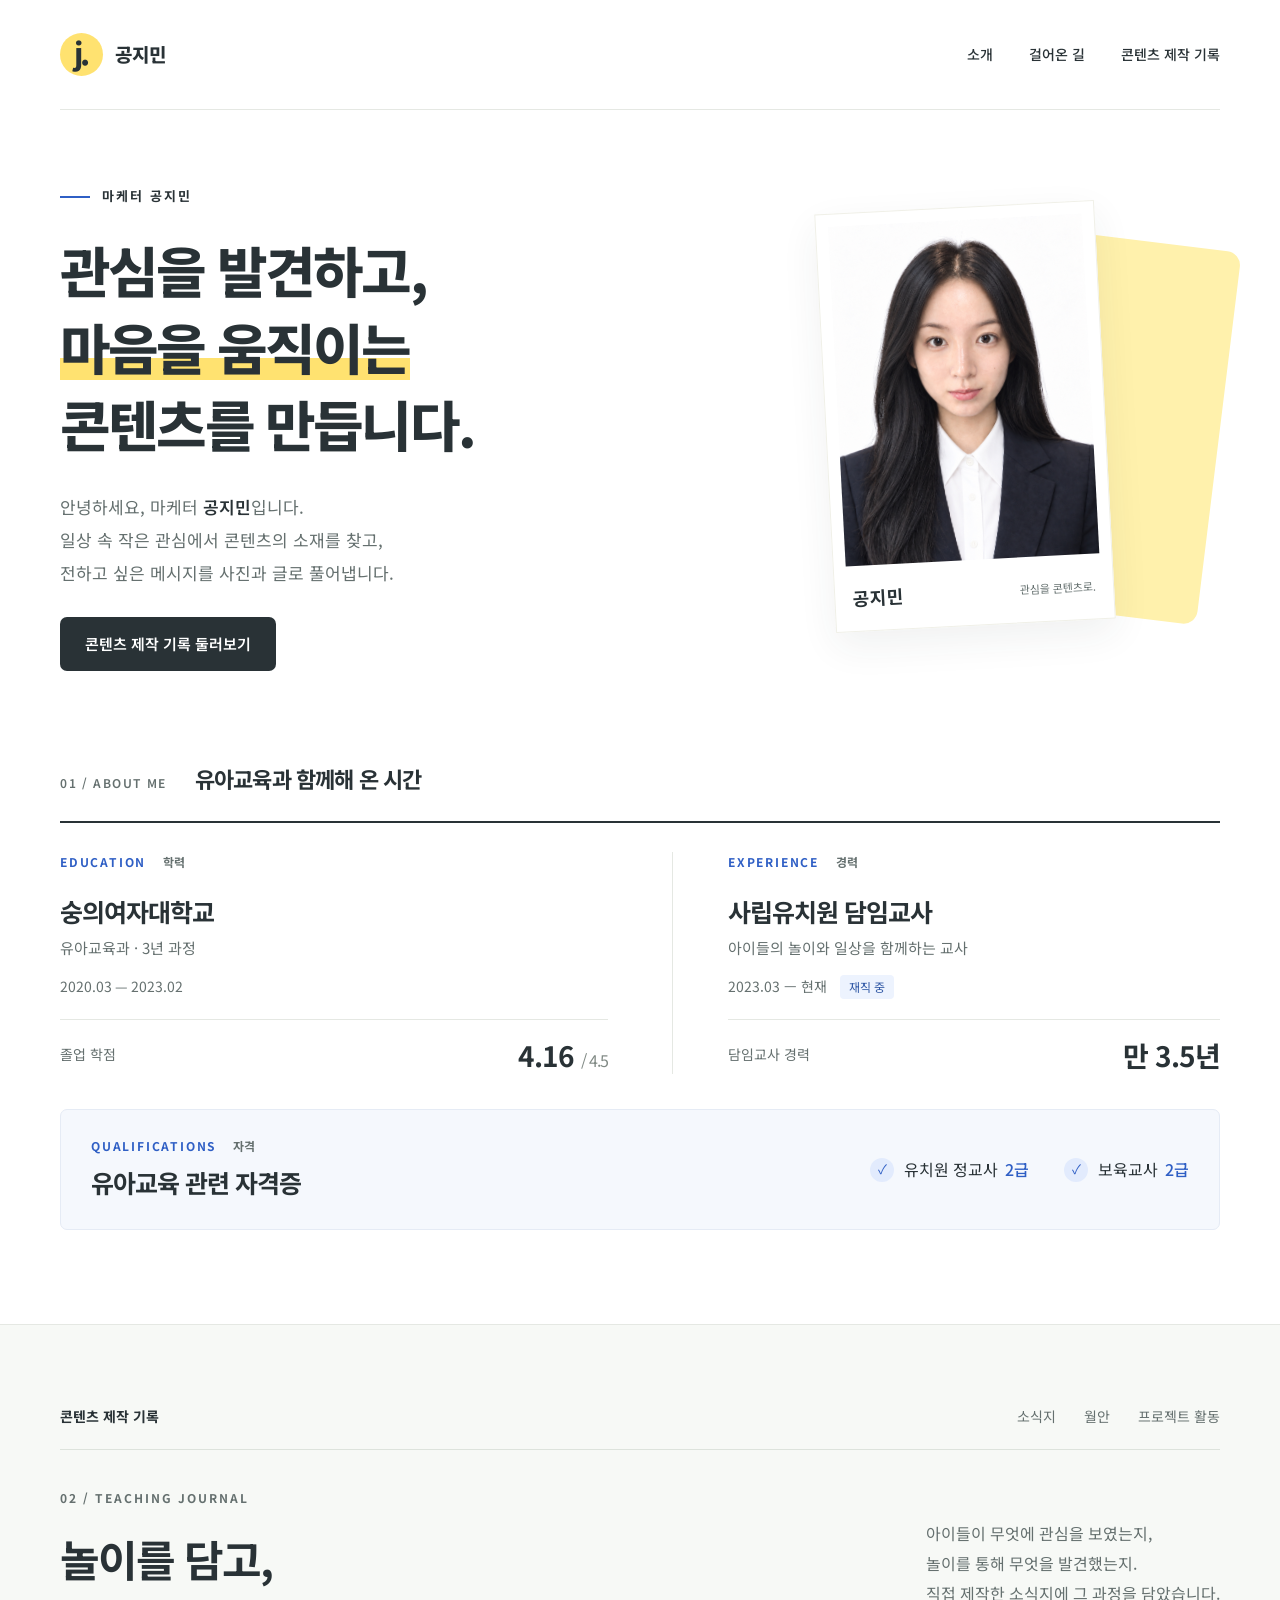
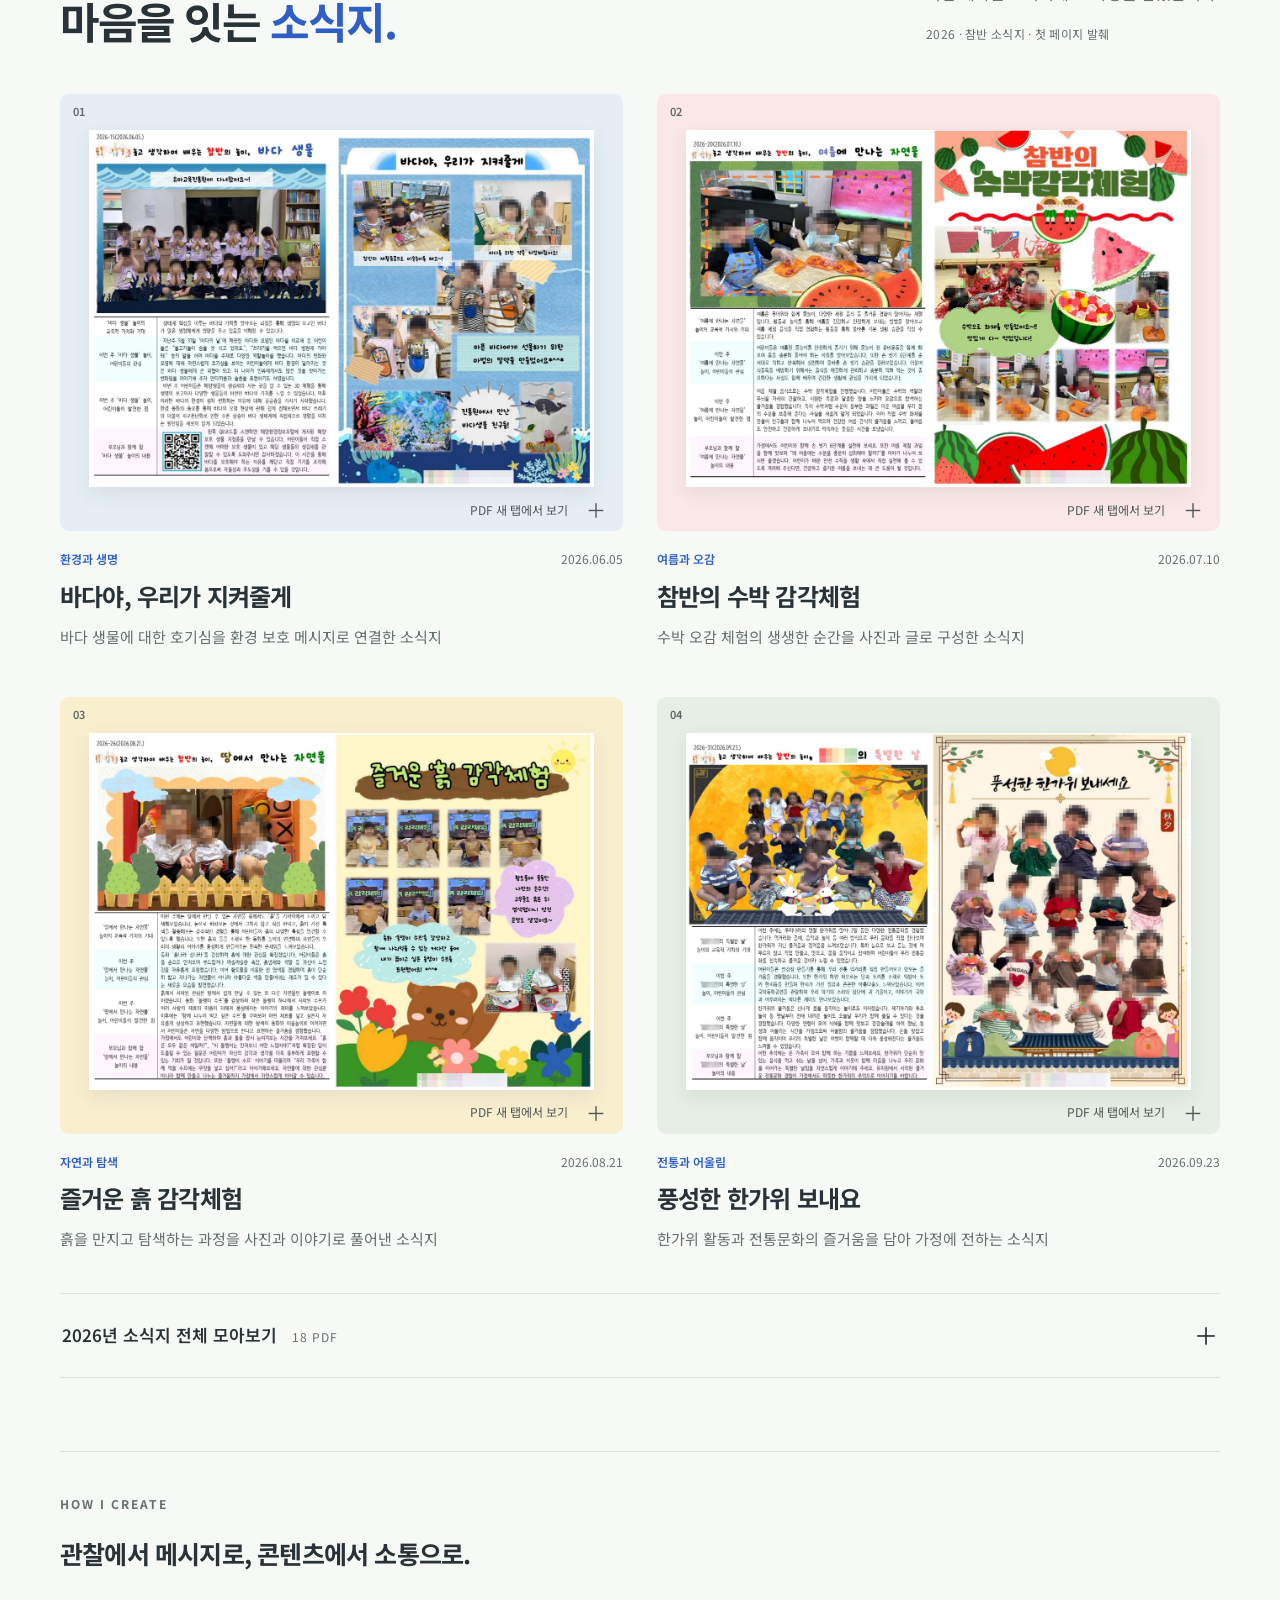
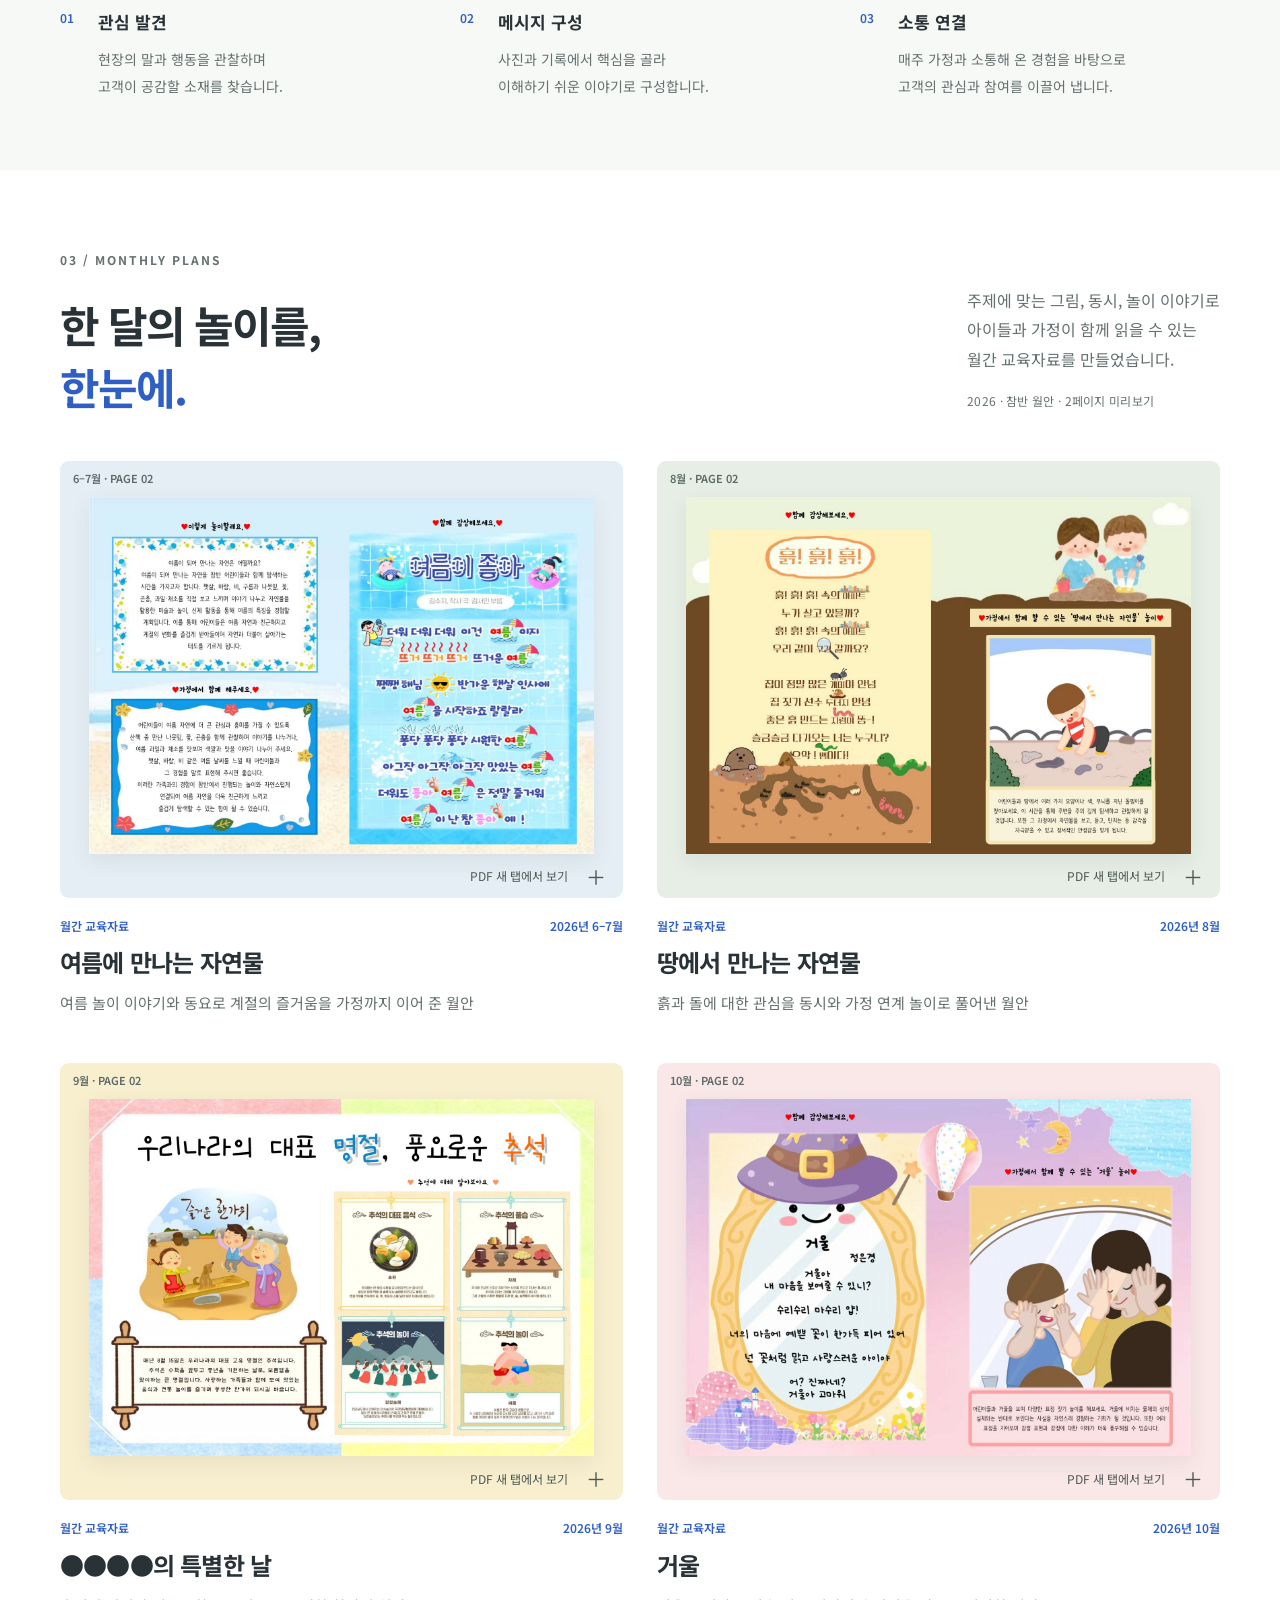
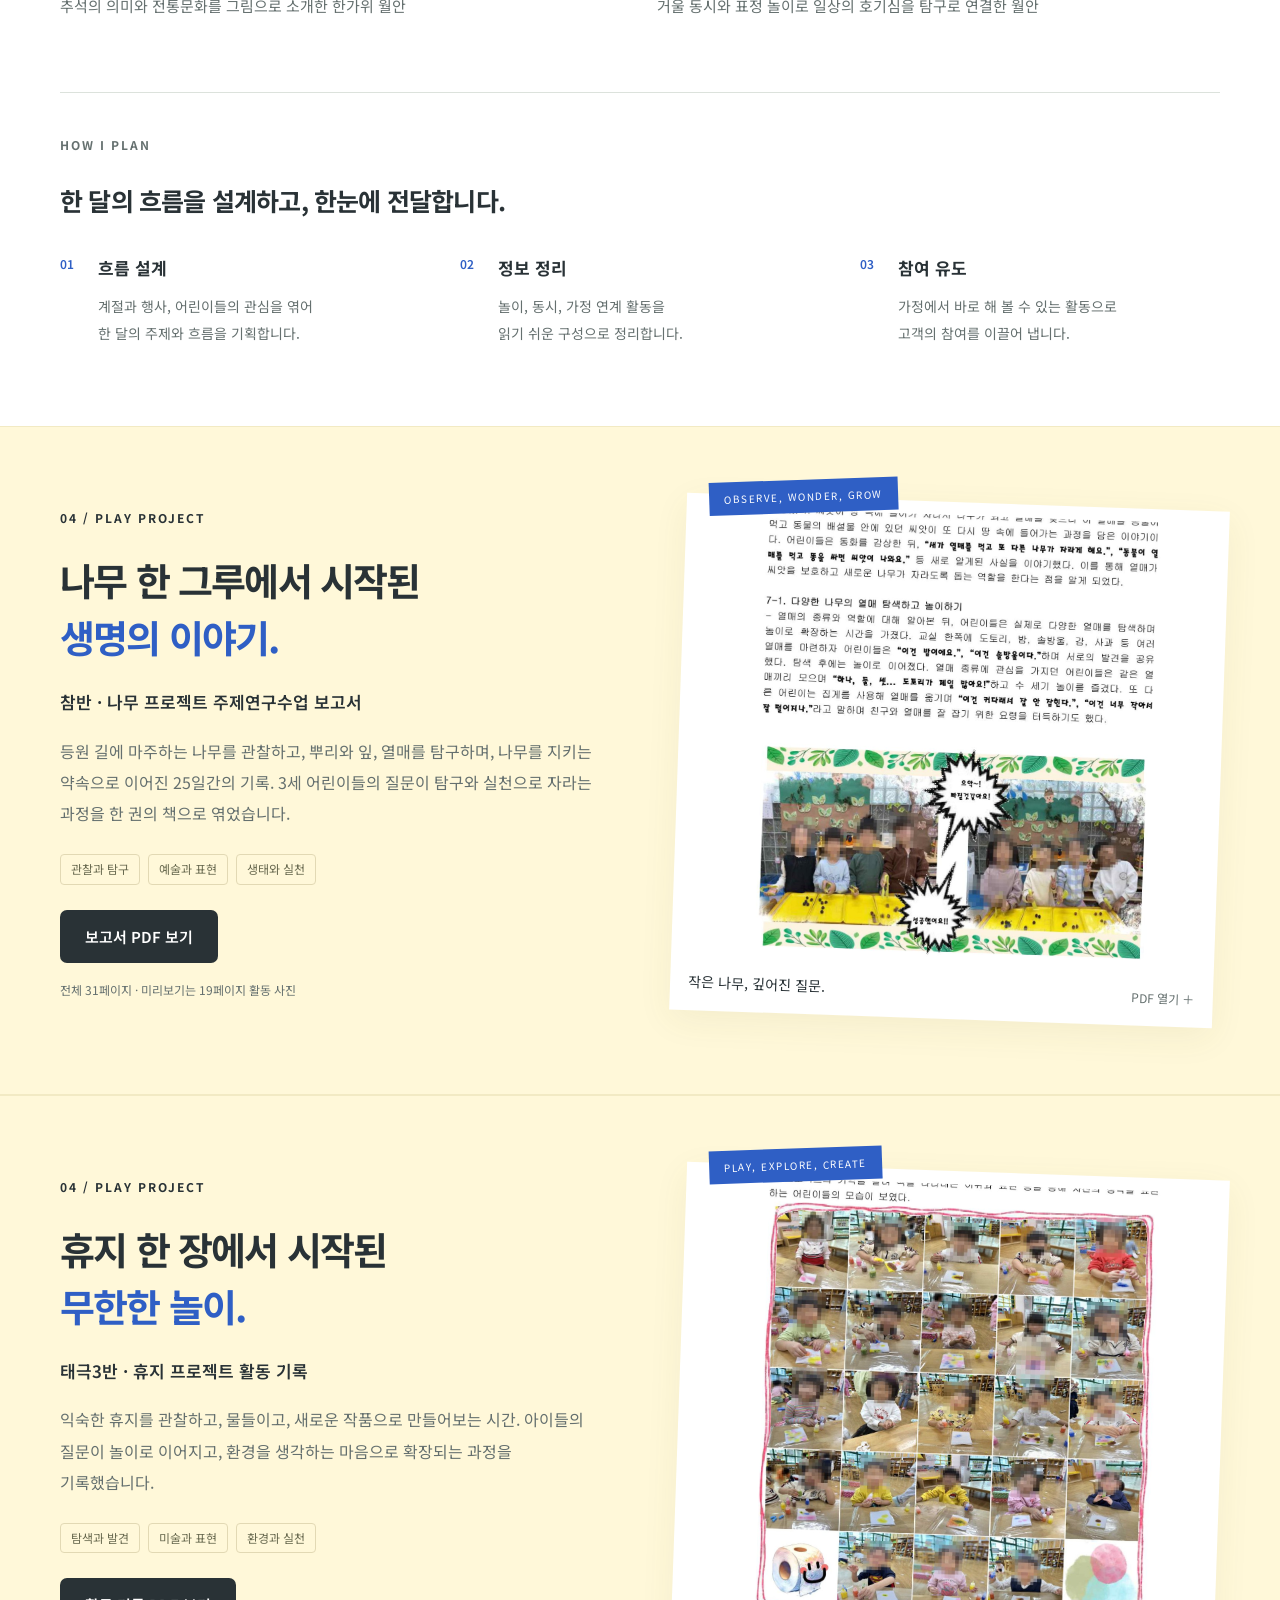
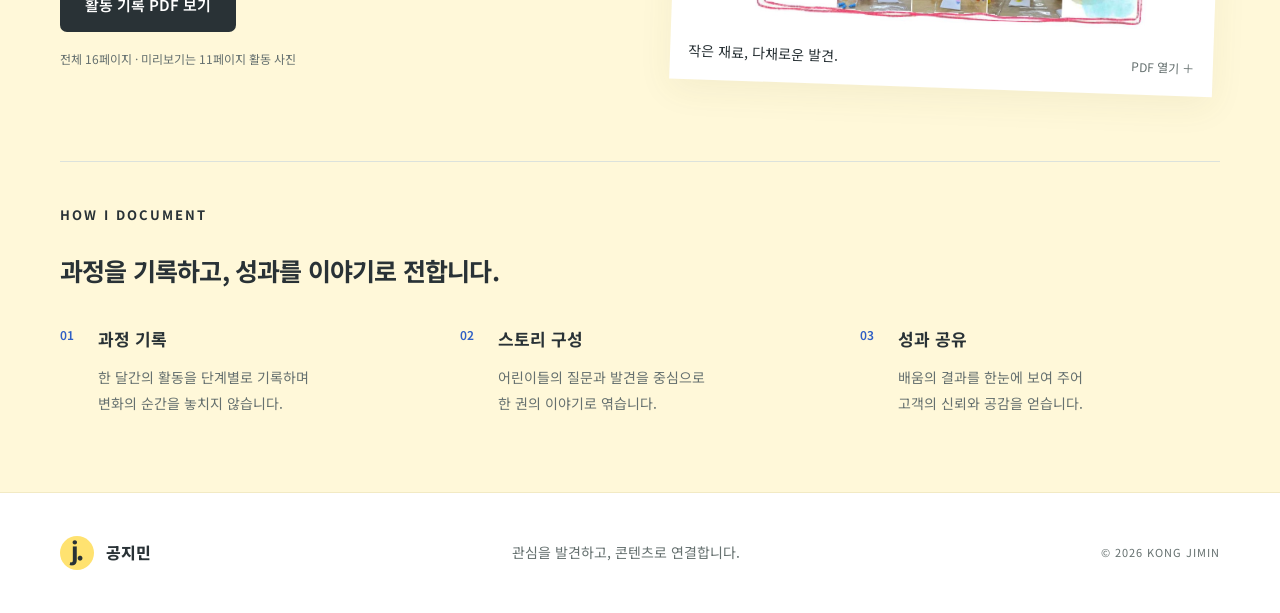
==== commit 24ded4da: "월안·보고서 HOW 블록 추가, 고객·콘텐츠 표기 수정" ====
--- a/docs/index.html
+++ b/docs/index.html
@@ -11,7 +11,7 @@
   <a class="skip-link" href="#about">본문으로 바로가기</a>
   <header class="header wrap">
     <a class="brand" href="#home" aria-label="공지민 포트폴리오 처음으로"><span class="brand-mark">j.</span><span>공지민</span></a>
-    <nav aria-label="주요 메뉴"><a href="#about">소개</a><a href="#journey">걸어온 길</a><a href="#work">컨텐츠 제작 기록</a></nav>
+    <nav aria-label="주요 메뉴"><a href="#about">소개</a><a href="#journey">걸어온 길</a><a href="#work">콘텐츠 제작 기록</a></nav>
   </header>
   <main id="home">
     <section class="hero wrap" id="about" aria-labelledby="intro-title">
@@ -19,7 +19,7 @@
         <p class="eyebrow"><span class="short-line"></span>마케터 공지민</p>
         <h1 id="intro-title">관심을 발견하고,<br><span class="highlight">마음을 움직이는</span><br>콘텐츠를 만듭니다.</h1>
         <p class="intro">안녕하세요, 마케터 <strong>공지민</strong>입니다.<br>일상 속 작은 관심에서 콘텐츠의 소재를 찾고,<br class="desktop-break"> 전하고 싶은 메시지를 사진과 글로 풀어냅니다.</p>
-        <a class="primary-link" href="#work">컨텐츠 제작 기록 둘러보기</a>
+        <a class="primary-link" href="#work">콘텐츠 제작 기록 둘러보기</a>
 
       </div>
       <div class="portrait-area">
@@ -37,18 +37,18 @@
     </section>
     <section class="work" id="work" aria-labelledby="work-title">
       <div class="wrap">
-        <nav class="journal-nav" aria-label="컨텐츠 제작 기록 분류"><span>컨텐츠 제작 기록</span><a href="#work" aria-current="location">소식지</a><a href="#monthly">월안</a><a href="#project">프로젝트 활동</a></nav><div class="work-heading"><div><p class="eyebrow">02 / TEACHING JOURNAL</p><h2 id="work-title">놀이를 담고,<br>마음을 잇는 <span>소식지.</span></h2></div><div class="work-intro"><p>아이들이 무엇에 관심을 보였는지,<br>놀이를 통해 무엇을 발견했는지.<br>직접 제작한 소식지에 그 과정을 담았습니다.</p><p class="work-meta">2026 · 참반 소식지 · 첫 페이지 발췌</p></div></div>
+        <nav class="journal-nav" aria-label="콘텐츠 제작 기록 분류"><span>콘텐츠 제작 기록</span><a href="#work" aria-current="location">소식지</a><a href="#monthly">월안</a><a href="#project">프로젝트 활동</a></nav><div class="work-heading"><div><p class="eyebrow">02 / TEACHING JOURNAL</p><h2 id="work-title">놀이를 담고,<br>마음을 잇는 <span>소식지.</span></h2></div><div class="work-intro"><p>아이들이 무엇에 관심을 보였는지,<br>놀이를 통해 무엇을 발견했는지.<br>직접 제작한 소식지에 그 과정을 담았습니다.</p><p class="work-meta">2026 · 참반 소식지 · 첫 페이지 발췌</p></div></div>
         <div class="project-grid">
           <article class="project"><a class="project-image blue" href="pdfs/newsletters/6-1-mosaic.pdf#page=1" target="_blank" rel="noopener noreferrer" aria-label="바다야, 우리가 지켜줄게 소식지 PDF 새 탭에서 열기"><span class="sheet-index">01</span><img src="assets/newsletter-6-1-mosaic.jpg" width="2400" height="1697" alt="바다 생물 놀이의 교육적 의미와 활동 사진을 담은 6월 1주 소식지 첫 페이지" loading="lazy"><span class="view-label">PDF 새 탭에서 보기 <span aria-hidden="true">＋</span></span></a><div class="project-meta"><span>환경과 생명</span><time datetime="2026-06-05">2026.06.05</time></div><h3>바다야, 우리가 지켜줄게</h3><p>바다 생물에 대한 호기심을 환경 보호 메시지로 연결한 소식지</p></article>
           <article class="project"><a class="project-image pink" href="pdfs/newsletters/7-2-mosaic.pdf#page=1" target="_blank" rel="noopener noreferrer" aria-label="참반의 수박 감각체험 소식지 PDF 새 탭에서 열기"><span class="sheet-index">02</span><img src="assets/newsletter-7-2-mosaic.jpg" width="2400" height="1697" alt="수박 감각체험과 여름 놀이를 담은 7월 2주 소식지 첫 페이지" loading="lazy"><span class="view-label">PDF 새 탭에서 보기 <span aria-hidden="true">＋</span></span></a><div class="project-meta"><span>여름과 오감</span><time datetime="2026-07-10">2026.07.10</time></div><h3>참반의 수박 감각체험</h3><p>수박 오감 체험의 생생한 순간을 사진과 글로 구성한 소식지</p></article>
           <article class="project"><a class="project-image yellow" href="pdfs/newsletters/8-4-mosaic.pdf#page=1" target="_blank" rel="noopener noreferrer" aria-label="즐거운 흙 감각체험 소식지 PDF 새 탭에서 열기"><span class="sheet-index">03</span><img src="assets/newsletter-8-4-mosaic.jpg" width="2400" height="1697" alt="흙을 만지고 탐색하는 자연물 놀이를 담은 8월 4주 소식지 첫 페이지" loading="lazy"><span class="view-label">PDF 새 탭에서 보기 <span aria-hidden="true">＋</span></span></a><div class="project-meta"><span>자연과 탐색</span><time datetime="2026-08-21">2026.08.21</time></div><h3>즐거운 흙 감각체험</h3><p>흙을 만지고 탐색하는 과정을 사진과 이야기로 풀어낸 소식지</p></article>
           <article class="project"><a class="project-image mint" href="pdfs/newsletters/9-4-mosaic.pdf#page=1" target="_blank" rel="noopener noreferrer" aria-label="풍성한 한가위 보내요 소식지 PDF 새 탭에서 열기"><span class="sheet-index">04</span><img src="assets/newsletter-9-4-mosaic.jpg" width="2400" height="1697" alt="한가위 전통문화와 놀이 경험을 담은 9월 4주 소식지 첫 페이지" loading="lazy"><span class="view-label">PDF 새 탭에서 보기 <span aria-hidden="true">＋</span></span></a><div class="project-meta"><span>전통과 어울림</span><time datetime="2026-09-23">2026.09.23</time></div><h3>풍성한 한가위 보내요</h3><p>한가위 활동과 전통문화의 즐거움을 담아 가정에 전하는 소식지</p></article>
         </div>
-        <details class="archive"><summary><span>2026년 소식지 전체 모아보기 <small>18 PDF</small></span><span class="details-symbol" aria-hidden="true">＋</span></summary><div class="archive-months"><div><h4>06<span>월 소식지</span></h4><div class="archive-links"><a href="pdfs/newsletters/6-1-mosaic.pdf" target="_blank" rel="noopener noreferrer">6월 1주 <span>PDF</span><span class="sr-only"> (새 탭에서 열기)</span></a><a href="pdfs/newsletters/6-2-mosaic.pdf" target="_blank" rel="noopener noreferrer">6월 2주 <span>PDF</span><span class="sr-only"> (새 탭에서 열기)</span></a><a href="pdfs/newsletters/6-3-mosaic.pdf" target="_blank" rel="noopener noreferrer">6월 3주 <span>PDF</span><span class="sr-only"> (새 탭에서 열기)</span></a><a href="pdfs/newsletters/6-4-mosaic.pdf" target="_blank" rel="noopener noreferrer">6월 4주 <span>PDF</span><span class="sr-only"> (새 탭에서 열기)</span></a></div></div><div><h4>07<span>월 소식지</span></h4><div class="archive-links"><a href="pdfs/newsletters/7-1-mosaic.pdf" target="_blank" rel="noopener noreferrer">7월 1주 <span>PDF</span><span class="sr-only"> (새 탭에서 열기)</span></a><a href="pdfs/newsletters/7-2-mosaic.pdf" target="_blank" rel="noopener noreferrer">7월 2주 <span>PDF</span><span class="sr-only"> (새 탭에서 열기)</span></a><a href="pdfs/newsletters/7-3-mosaic.pdf" target="_blank" rel="noopener noreferrer">7월 3주 <span>PDF</span><span class="sr-only"> (새 탭에서 열기)</span></a><a href="pdfs/newsletters/7-4-mosaic.pdf" target="_blank" rel="noopener noreferrer">7월 4주 <span>PDF</span><span class="sr-only"> (새 탭에서 열기)</span></a></div></div><div><h4>08<span>월 소식지</span></h4><div class="archive-links"><a href="pdfs/newsletters/8-1-mosaic.pdf" target="_blank" rel="noopener noreferrer">8월 1주 <span>PDF</span><span class="sr-only"> (새 탭에서 열기)</span></a><a href="pdfs/newsletters/8-2-mosaic.pdf" target="_blank" rel="noopener noreferrer">8월 2주 <span>PDF</span><span class="sr-only"> (새 탭에서 열기)</span></a><a href="pdfs/newsletters/8-3-mosaic.pdf" target="_blank" rel="noopener noreferrer">8월 3주 <span>PDF</span><span class="sr-only"> (새 탭에서 열기)</span></a><a href="pdfs/newsletters/8-4-mosaic.pdf" target="_blank" rel="noopener noreferrer">8월 4주 <span>PDF</span><span class="sr-only"> (새 탭에서 열기)</span></a><a href="pdfs/newsletters/8-5-mosaic.pdf" target="_blank" rel="noopener noreferrer">8월 5주 <span>PDF</span><span class="sr-only"> (새 탭에서 열기)</span></a></div></div><div><h4>09<span>월 소식지</span></h4><div class="archive-links"><a href="pdfs/newsletters/9-1-mosaic.pdf" target="_blank" rel="noopener noreferrer">9월 1주 <span>PDF</span><span class="sr-only"> (새 탭에서 열기)</span></a><a href="pdfs/newsletters/9-2-mosaic.pdf" target="_blank" rel="noopener noreferrer">9월 2주 <span>PDF</span><span class="sr-only"> (새 탭에서 열기)</span></a><a href="pdfs/newsletters/9-3-mosaic.pdf" target="_blank" rel="noopener noreferrer">9월 3주 <span>PDF</span><span class="sr-only"> (새 탭에서 열기)</span></a><a href="pdfs/newsletters/9-4-mosaic.pdf" target="_blank" rel="noopener noreferrer">9월 4주 <span>PDF</span><span class="sr-only"> (새 탭에서 열기)</span></a><a href="pdfs/newsletters/9-5-mosaic.pdf" target="_blank" rel="noopener noreferrer">9월 5주 <span>PDF</span><span class="sr-only"> (새 탭에서 열기)</span></a></div></div></div></details><div class="record-note"><p class="eyebrow">HOW I CREATE</p><h3>관찰에서 메시지로, 콘텐츠에서 소통으로.</h3><div class="record-steps"><div><span>01</span><h4>관심 발견</h4><p>현장의 말과 행동을 관찰하며<br>독자가 공감할 소재를 찾습니다.</p></div><div><span>02</span><h4>메시지 구성</h4><p>사진과 기록에서 핵심을 골라<br>이해하기 쉬운 이야기로 구성합니다.</p></div><div><span>03</span><h4>소통 연결</h4><p>가정과 소통해 온 제작 경험을 바탕으로<br>독자의 관심과 참여를 생각합니다.</p></div></div></div>
+        <details class="archive"><summary><span>2026년 소식지 전체 모아보기 <small>18 PDF</small></span><span class="details-symbol" aria-hidden="true">＋</span></summary><div class="archive-months"><div><h4>06<span>월 소식지</span></h4><div class="archive-links"><a href="pdfs/newsletters/6-1-mosaic.pdf" target="_blank" rel="noopener noreferrer">6월 1주 <span>PDF</span><span class="sr-only"> (새 탭에서 열기)</span></a><a href="pdfs/newsletters/6-2-mosaic.pdf" target="_blank" rel="noopener noreferrer">6월 2주 <span>PDF</span><span class="sr-only"> (새 탭에서 열기)</span></a><a href="pdfs/newsletters/6-3-mosaic.pdf" target="_blank" rel="noopener noreferrer">6월 3주 <span>PDF</span><span class="sr-only"> (새 탭에서 열기)</span></a><a href="pdfs/newsletters/6-4-mosaic.pdf" target="_blank" rel="noopener noreferrer">6월 4주 <span>PDF</span><span class="sr-only"> (새 탭에서 열기)</span></a></div></div><div><h4>07<span>월 소식지</span></h4><div class="archive-links"><a href="pdfs/newsletters/7-1-mosaic.pdf" target="_blank" rel="noopener noreferrer">7월 1주 <span>PDF</span><span class="sr-only"> (새 탭에서 열기)</span></a><a href="pdfs/newsletters/7-2-mosaic.pdf" target="_blank" rel="noopener noreferrer">7월 2주 <span>PDF</span><span class="sr-only"> (새 탭에서 열기)</span></a><a href="pdfs/newsletters/7-3-mosaic.pdf" target="_blank" rel="noopener noreferrer">7월 3주 <span>PDF</span><span class="sr-only"> (새 탭에서 열기)</span></a><a href="pdfs/newsletters/7-4-mosaic.pdf" target="_blank" rel="noopener noreferrer">7월 4주 <span>PDF</span><span class="sr-only"> (새 탭에서 열기)</span></a></div></div><div><h4>08<span>월 소식지</span></h4><div class="archive-links"><a href="pdfs/newsletters/8-1-mosaic.pdf" target="_blank" rel="noopener noreferrer">8월 1주 <span>PDF</span><span class="sr-only"> (새 탭에서 열기)</span></a><a href="pdfs/newsletters/8-2-mosaic.pdf" target="_blank" rel="noopener noreferrer">8월 2주 <span>PDF</span><span class="sr-only"> (새 탭에서 열기)</span></a><a href="pdfs/newsletters/8-3-mosaic.pdf" target="_blank" rel="noopener noreferrer">8월 3주 <span>PDF</span><span class="sr-only"> (새 탭에서 열기)</span></a><a href="pdfs/newsletters/8-4-mosaic.pdf" target="_blank" rel="noopener noreferrer">8월 4주 <span>PDF</span><span class="sr-only"> (새 탭에서 열기)</span></a><a href="pdfs/newsletters/8-5-mosaic.pdf" target="_blank" rel="noopener noreferrer">8월 5주 <span>PDF</span><span class="sr-only"> (새 탭에서 열기)</span></a></div></div><div><h4>09<span>월 소식지</span></h4><div class="archive-links"><a href="pdfs/newsletters/9-1-mosaic.pdf" target="_blank" rel="noopener noreferrer">9월 1주 <span>PDF</span><span class="sr-only"> (새 탭에서 열기)</span></a><a href="pdfs/newsletters/9-2-mosaic.pdf" target="_blank" rel="noopener noreferrer">9월 2주 <span>PDF</span><span class="sr-only"> (새 탭에서 열기)</span></a><a href="pdfs/newsletters/9-3-mosaic.pdf" target="_blank" rel="noopener noreferrer">9월 3주 <span>PDF</span><span class="sr-only"> (새 탭에서 열기)</span></a><a href="pdfs/newsletters/9-4-mosaic.pdf" target="_blank" rel="noopener noreferrer">9월 4주 <span>PDF</span><span class="sr-only"> (새 탭에서 열기)</span></a><a href="pdfs/newsletters/9-5-mosaic.pdf" target="_blank" rel="noopener noreferrer">9월 5주 <span>PDF</span><span class="sr-only"> (새 탭에서 열기)</span></a></div></div></div></details><div class="record-note"><p class="eyebrow">HOW I CREATE</p><h3>관찰에서 메시지로, 콘텐츠에서 소통으로.</h3><div class="record-steps"><div><span>01</span><h4>관심 발견</h4><p>현장의 말과 행동을 관찰하며 <br>고객이 공감할 소재를 찾습니다.</p></div><div><span>02</span><h4>메시지 구성</h4><p>사진과 기록에서 핵심을 골라 <br>이해하기 쉬운 이야기로 구성합니다.</p></div><div><span>03</span><h4>소통 연결</h4><p>매주 가정과 소통해 온 경험을 바탕으로 <br>고객의 관심과 참여를 이끌어 냅니다.</p></div></div></div>
       </div>
     </section>
-<section class="monthly wrap" id="monthly" aria-labelledby="monthly-title"><div class="work-heading"><div><p class="eyebrow">03 / MONTHLY PLANS</p><h2 id="monthly-title">한 달의 놀이를,<br><span>한눈에.</span></h2></div><div class="work-intro"><p>주제에 맞는 그림, 동시, 놀이 이야기로<br>아이들과 가정이 함께 읽을 수 있는<br>월간 교육자료를 만들었습니다.</p><p class="work-meta">2026 · 참반 월안 · 2페이지 미리보기</p></div></div><div class="project-grid"><article class="project"><a class="project-image blue" href="pdfs/monthly/06-07-mosaic.pdf#page=2" target="_blank" rel="noopener noreferrer" aria-label="6–7월 월안 PDF 2페이지 새 탭에서 열기"><span class="sheet-index">6–7월 · PAGE 02</span><img src="assets/monthly-06-07.jpg" width="1500" height="1061" alt="6–7월 월안의 두 번째 페이지: 여름에 만나는 자연물" loading="lazy"><span class="view-label">PDF 새 탭에서 보기 <span aria-hidden="true">＋</span></span></a><div class="project-meta"><span>월간 교육자료</span><span>2026년 6–7월</span></div><h3>여름에 만나는 자연물</h3><p>여름 놀이 이야기와 동요로 계절의 즐거움을 가정까지 이어 준 월안</p></article><article class="project"><a class="project-image mint" href="pdfs/monthly/08-mosaic.pdf#page=2" target="_blank" rel="noopener noreferrer" aria-label="8월 월안 PDF 2페이지 새 탭에서 열기"><span class="sheet-index">8월 · PAGE 02</span><img src="assets/monthly-08.jpg" width="1500" height="1061" alt="8월 월안의 두 번째 페이지: 땅에서 만나는 자연물" loading="lazy"><span class="view-label">PDF 새 탭에서 보기 <span aria-hidden="true">＋</span></span></a><div class="project-meta"><span>월간 교육자료</span><span>2026년 8월</span></div><h3>땅에서 만나는 자연물</h3><p>흙과 돌에 대한 관심을 동시와 가정 연계 놀이로 풀어낸 월안</p></article><article class="project"><a class="project-image yellow" href="pdfs/monthly/09-mosaic.pdf#page=2" target="_blank" rel="noopener noreferrer" aria-label="9월 월안 PDF 2페이지 새 탭에서 열기"><span class="sheet-index">9월 · PAGE 02</span><img src="assets/monthly-09.jpg" width="1500" height="1061" alt="9월 월안의 두 번째 페이지: ●●●●의 특별한 날" loading="lazy"><span class="view-label">PDF 새 탭에서 보기 <span aria-hidden="true">＋</span></span></a><div class="project-meta"><span>월간 교육자료</span><span>2026년 9월</span></div><h3>●●●●의 특별한 날</h3><p>추석의 의미와 전통문화를 그림으로 소개한 한가위 월안</p></article><article class="project"><a class="project-image pink" href="pdfs/monthly/10-mosaic.pdf#page=2" target="_blank" rel="noopener noreferrer" aria-label="10월 월안 PDF 2페이지 새 탭에서 열기"><span class="sheet-index">10월 · PAGE 02</span><img src="assets/monthly-10.jpg" width="1500" height="1061" alt="10월 월안의 두 번째 페이지: 거울" loading="lazy"><span class="view-label">PDF 새 탭에서 보기 <span aria-hidden="true">＋</span></span></a><div class="project-meta"><span>월간 교육자료</span><span>2026년 10월</span></div><h3>거울</h3><p>거울 동시와 표정 놀이로 일상의 호기심을 탐구로 연결한 월안</p></article></div></section><section class="project-feature" id="project" aria-labelledby="project-title"><div class="wrap feature-grid"><div class="feature-copy"><p class="eyebrow">04 / PLAY PROJECT</p><h2 id="project-title">나무 한 그루에서 시작된<br><span>생명의 이야기.</span></h2><p class="feature-subtitle">참반 · 나무 프로젝트 주제연구수업 보고서</p><p>등원 길에 마주하는 나무를 관찰하고, 뿌리와 잎, 열매를 탐구하며, 나무를 지키는 약속으로 이어진 25일간의 기록. 3세 어린이들의 질문이 탐구와 실천으로 자라는 과정을 한 권의 책으로 엮었습니다.</p><div class="feature-tags"><span>관찰과 탐구</span><span>예술과 표현</span><span>생태와 실천</span></div><a class="primary-link" href="pdfs/projects/tree-project-mosaic.pdf#page=19" target="_blank" rel="noopener noreferrer">보고서 PDF 보기<span class="sr-only"> (새 탭에서 열기)</span></a><p class="feature-caption">전체 31페이지 · 미리보기는 19페이지 활동 사진</p></div><a class="feature-art" href="pdfs/projects/tree-project-mosaic.pdf#page=19" target="_blank" rel="noopener noreferrer" aria-label="참반 나무 프로젝트 보고서 PDF 새 탭에서 열기"><span class="feature-stamp">OBSERVE, WONDER, GROW</span><div class="feature-crop"><img src="assets/tree-project-mosaic.jpg" width="1414" height="2000" alt="친구들과 함께 나무 열매를 탐색하고 놀이하는 아이들의 활동 사진, 보고서 19페이지" loading="lazy"></div><span class="feature-art-caption">작은 나무, 깊어진 질문. <span>PDF 열기 ＋</span></span></a></div></section>
-  <section class="project-feature" id="project-tissue" aria-labelledby="project-tissue-title"><div class="wrap feature-grid"><div class="feature-copy"><p class="eyebrow">04 / PLAY PROJECT</p><h2 id="project-tissue-title">휴지 한 장에서 시작된<br><span>무한한 놀이.</span></h2><p class="feature-subtitle">태극3반 · 휴지 프로젝트 활동 기록</p><p>익숙한 휴지를 관찰하고, 물들이고, 새로운 작품으로 만들어보는 시간. 아이들의 질문이 놀이로 이어지고, 환경을 생각하는 마음으로 확장되는 과정을 기록했습니다.</p><div class="feature-tags"><span>탐색과 발견</span><span>미술과 표현</span><span>환경과 실천</span></div><a class="primary-link" href="pdfs/projects/tissue-project-mosaic.pdf#page=11" target="_blank" rel="noopener noreferrer">활동 기록 PDF 보기<span class="sr-only"> (새 탭에서 열기)</span></a><p class="feature-caption">전체 16페이지 · 미리보기는 11페이지 활동 사진</p></div><a class="feature-art" href="pdfs/projects/tissue-project-mosaic.pdf#page=11" target="_blank" rel="noopener noreferrer" aria-label="태극3반 휴지 프로젝트 PDF 새 탭에서 열기"><span class="feature-stamp">PLAY, EXPLORE, CREATE</span><div class="feature-crop"><img src="assets/tissue-project-mosaic.jpg" width="1414" height="2000" alt="휴지를 물들이고 작품으로 표현하는 아이들의 활동 사진 모음, 활동 기록 11페이지" loading="lazy"></div><span class="feature-art-caption">작은 재료, 다채로운 발견. <span>PDF 열기 ＋</span></span></a></div></section>
+<section class="monthly wrap" id="monthly" aria-labelledby="monthly-title"><div class="work-heading"><div><p class="eyebrow">03 / MONTHLY PLANS</p><h2 id="monthly-title">한 달의 놀이를,<br><span>한눈에.</span></h2></div><div class="work-intro"><p>주제에 맞는 그림, 동시, 놀이 이야기로<br>아이들과 가정이 함께 읽을 수 있는<br>월간 교육자료를 만들었습니다.</p><p class="work-meta">2026 · 참반 월안 · 2페이지 미리보기</p></div></div><div class="project-grid"><article class="project"><a class="project-image blue" href="pdfs/monthly/06-07-mosaic.pdf#page=2" target="_blank" rel="noopener noreferrer" aria-label="6–7월 월안 PDF 2페이지 새 탭에서 열기"><span class="sheet-index">6–7월 · PAGE 02</span><img src="assets/monthly-06-07.jpg" width="1500" height="1061" alt="6–7월 월안의 두 번째 페이지: 여름에 만나는 자연물" loading="lazy"><span class="view-label">PDF 새 탭에서 보기 <span aria-hidden="true">＋</span></span></a><div class="project-meta"><span>월간 교육자료</span><span>2026년 6–7월</span></div><h3>여름에 만나는 자연물</h3><p>여름 놀이 이야기와 동요로 계절의 즐거움을 가정까지 이어 준 월안</p></article><article class="project"><a class="project-image mint" href="pdfs/monthly/08-mosaic.pdf#page=2" target="_blank" rel="noopener noreferrer" aria-label="8월 월안 PDF 2페이지 새 탭에서 열기"><span class="sheet-index">8월 · PAGE 02</span><img src="assets/monthly-08.jpg" width="1500" height="1061" alt="8월 월안의 두 번째 페이지: 땅에서 만나는 자연물" loading="lazy"><span class="view-label">PDF 새 탭에서 보기 <span aria-hidden="true">＋</span></span></a><div class="project-meta"><span>월간 교육자료</span><span>2026년 8월</span></div><h3>땅에서 만나는 자연물</h3><p>흙과 돌에 대한 관심을 동시와 가정 연계 놀이로 풀어낸 월안</p></article><article class="project"><a class="project-image yellow" href="pdfs/monthly/09-mosaic.pdf#page=2" target="_blank" rel="noopener noreferrer" aria-label="9월 월안 PDF 2페이지 새 탭에서 열기"><span class="sheet-index">9월 · PAGE 02</span><img src="assets/monthly-09.jpg" width="1500" height="1061" alt="9월 월안의 두 번째 페이지: ●●●●의 특별한 날" loading="lazy"><span class="view-label">PDF 새 탭에서 보기 <span aria-hidden="true">＋</span></span></a><div class="project-meta"><span>월간 교육자료</span><span>2026년 9월</span></div><h3>●●●●의 특별한 날</h3><p>추석의 의미와 전통문화를 그림으로 소개한 한가위 월안</p></article><article class="project"><a class="project-image pink" href="pdfs/monthly/10-mosaic.pdf#page=2" target="_blank" rel="noopener noreferrer" aria-label="10월 월안 PDF 2페이지 새 탭에서 열기"><span class="sheet-index">10월 · PAGE 02</span><img src="assets/monthly-10.jpg" width="1500" height="1061" alt="10월 월안의 두 번째 페이지: 거울" loading="lazy"><span class="view-label">PDF 새 탭에서 보기 <span aria-hidden="true">＋</span></span></a><div class="project-meta"><span>월간 교육자료</span><span>2026년 10월</span></div><h3>거울</h3><p>거울 동시와 표정 놀이로 일상의 호기심을 탐구로 연결한 월안</p></article></div><div class="record-note"><p class="eyebrow">HOW I PLAN</p><h3>한 달의 흐름을 설계하고, 한눈에 전달합니다.</h3><div class="record-steps"><div><span>01</span><h4>흐름 설계</h4><p>계절과 행사, 어린이들의 관심을 엮어 <br>한 달의 주제와 흐름을 기획합니다.</p></div><div><span>02</span><h4>정보 정리</h4><p>놀이, 동시, 가정 연계 활동을 <br>읽기 쉬운 구성으로 정리합니다.</p></div><div><span>03</span><h4>참여 유도</h4><p>가정에서 바로 해 볼 수 있는 활동으로 <br>고객의 참여를 이끌어 냅니다.</p></div></div></div></section><section class="project-feature" id="project" aria-labelledby="project-title"><div class="wrap feature-grid"><div class="feature-copy"><p class="eyebrow">04 / PLAY PROJECT</p><h2 id="project-title">나무 한 그루에서 시작된<br><span>생명의 이야기.</span></h2><p class="feature-subtitle">참반 · 나무 프로젝트 주제연구수업 보고서</p><p>등원 길에 마주하는 나무를 관찰하고, 뿌리와 잎, 열매를 탐구하며, 나무를 지키는 약속으로 이어진 25일간의 기록. 3세 어린이들의 질문이 탐구와 실천으로 자라는 과정을 한 권의 책으로 엮었습니다.</p><div class="feature-tags"><span>관찰과 탐구</span><span>예술과 표현</span><span>생태와 실천</span></div><a class="primary-link" href="pdfs/projects/tree-project-mosaic.pdf#page=19" target="_blank" rel="noopener noreferrer">보고서 PDF 보기<span class="sr-only"> (새 탭에서 열기)</span></a><p class="feature-caption">전체 31페이지 · 미리보기는 19페이지 활동 사진</p></div><a class="feature-art" href="pdfs/projects/tree-project-mosaic.pdf#page=19" target="_blank" rel="noopener noreferrer" aria-label="참반 나무 프로젝트 보고서 PDF 새 탭에서 열기"><span class="feature-stamp">OBSERVE, WONDER, GROW</span><div class="feature-crop"><img src="assets/tree-project-mosaic.jpg" width="1414" height="2000" alt="친구들과 함께 나무 열매를 탐색하고 놀이하는 아이들의 활동 사진, 보고서 19페이지" loading="lazy"></div><span class="feature-art-caption">작은 나무, 깊어진 질문. <span>PDF 열기 ＋</span></span></a></div></section>
+  <section class="project-feature" id="project-tissue" aria-labelledby="project-tissue-title"><div class="wrap feature-grid"><div class="feature-copy"><p class="eyebrow">04 / PLAY PROJECT</p><h2 id="project-tissue-title">휴지 한 장에서 시작된<br><span>무한한 놀이.</span></h2><p class="feature-subtitle">태극3반 · 휴지 프로젝트 활동 기록</p><p>익숙한 휴지를 관찰하고, 물들이고, 새로운 작품으로 만들어보는 시간. 아이들의 질문이 놀이로 이어지고, 환경을 생각하는 마음으로 확장되는 과정을 기록했습니다.</p><div class="feature-tags"><span>탐색과 발견</span><span>미술과 표현</span><span>환경과 실천</span></div><a class="primary-link" href="pdfs/projects/tissue-project-mosaic.pdf#page=11" target="_blank" rel="noopener noreferrer">활동 기록 PDF 보기<span class="sr-only"> (새 탭에서 열기)</span></a><p class="feature-caption">전체 16페이지 · 미리보기는 11페이지 활동 사진</p></div><a class="feature-art" href="pdfs/projects/tissue-project-mosaic.pdf#page=11" target="_blank" rel="noopener noreferrer" aria-label="태극3반 휴지 프로젝트 PDF 새 탭에서 열기"><span class="feature-stamp">PLAY, EXPLORE, CREATE</span><div class="feature-crop"><img src="assets/tissue-project-mosaic.jpg" width="1414" height="2000" alt="휴지를 물들이고 작품으로 표현하는 아이들의 활동 사진 모음, 활동 기록 11페이지" loading="lazy"></div><span class="feature-art-caption">작은 재료, 다채로운 발견. <span>PDF 열기 ＋</span></span></a></div><div class="wrap"><div class="record-note"><p class="eyebrow">HOW I DOCUMENT</p><h3>과정을 기록하고, 성과를 이야기로 전합니다.</h3><div class="record-steps"><div><span>01</span><h4>과정 기록</h4><p>한 달간의 활동을 단계별로 기록하며 <br>변화의 순간을 놓치지 않습니다.</p></div><div><span>02</span><h4>스토리 구성</h4><p>어린이들의 질문과 발견을 중심으로 <br>한 권의 이야기로 엮습니다.</p></div><div><span>03</span><h4>성과 공유</h4><p>배움의 결과를 한눈에 보여 주어 <br>고객의 신뢰와 공감을 얻습니다.</p></div></div></div></div></section>
   </main>
   <footer class="footer wrap"><a class="brand" href="#home"><span class="brand-mark">j.</span><span>공지민</span></a><p>관심을 발견하고, 콘텐츠로 연결합니다.</p><span>© 2026 KONG JIMIN</span></footer>
 
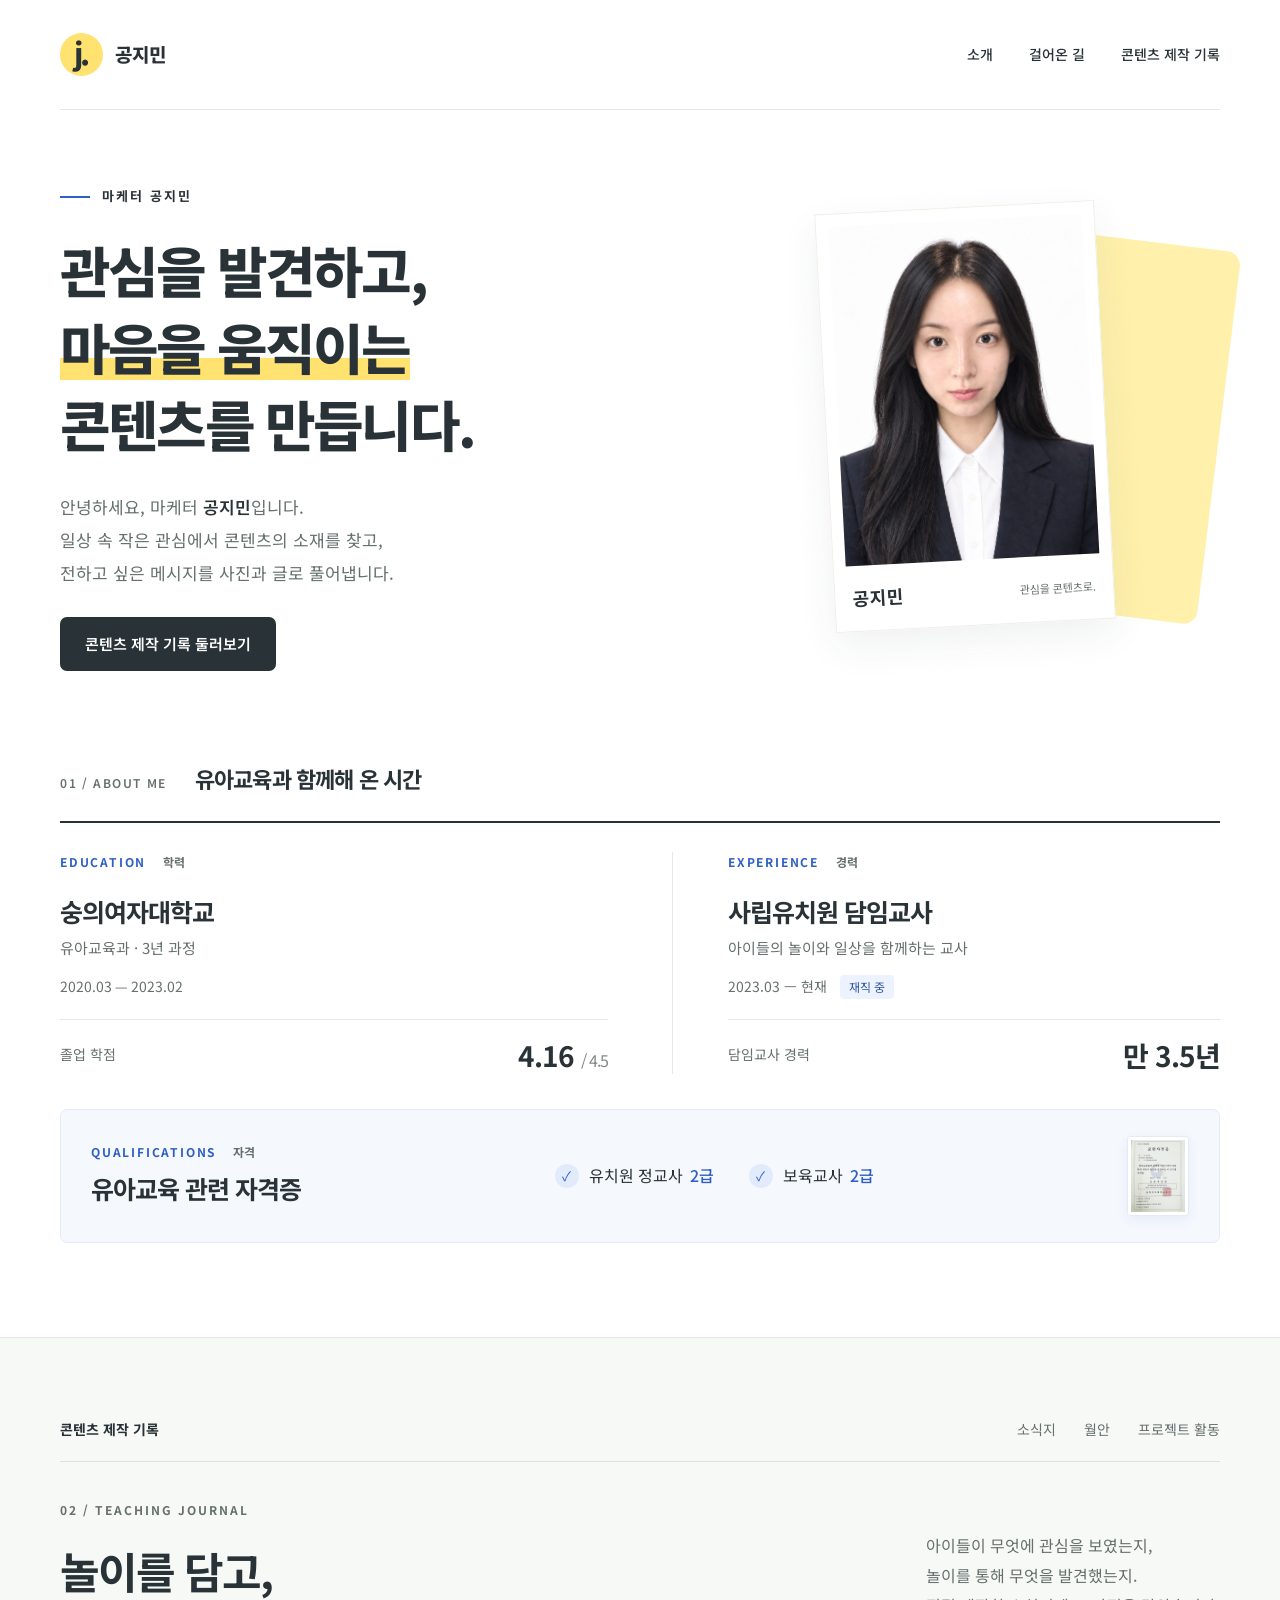
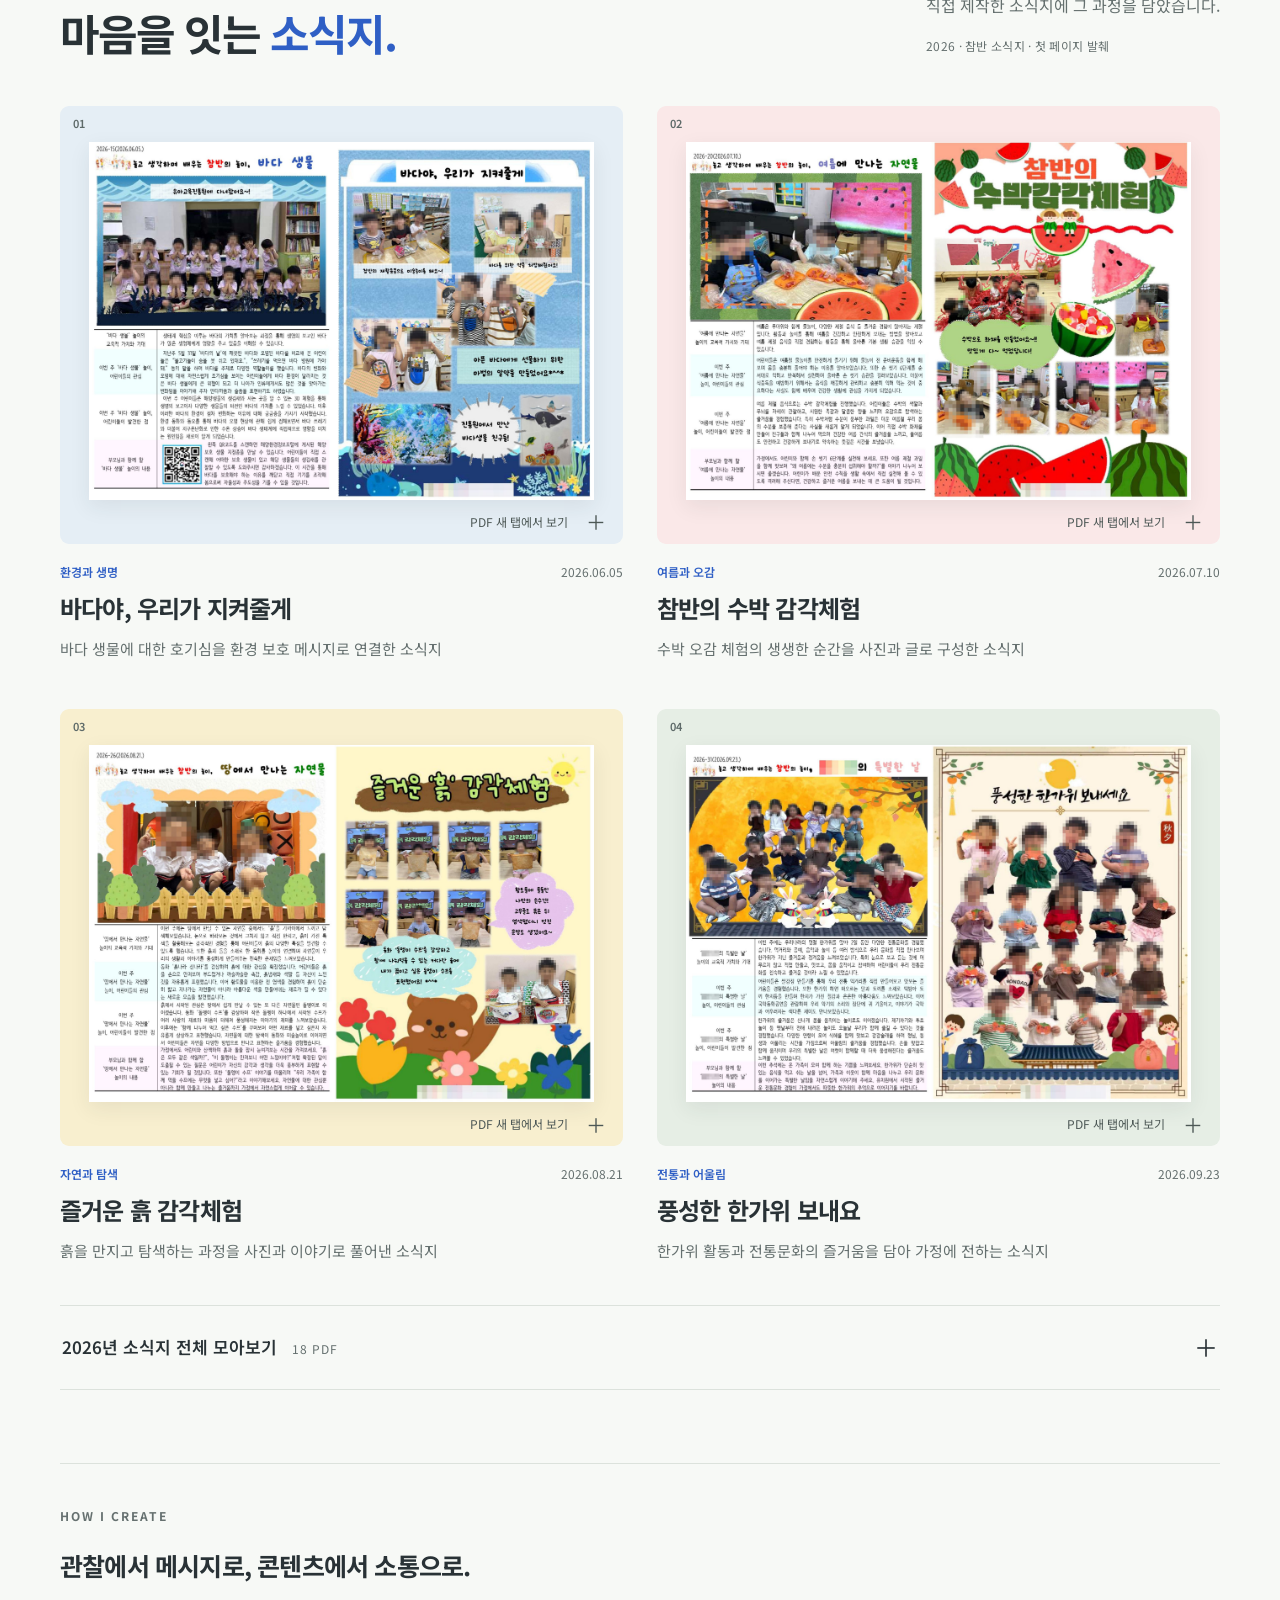
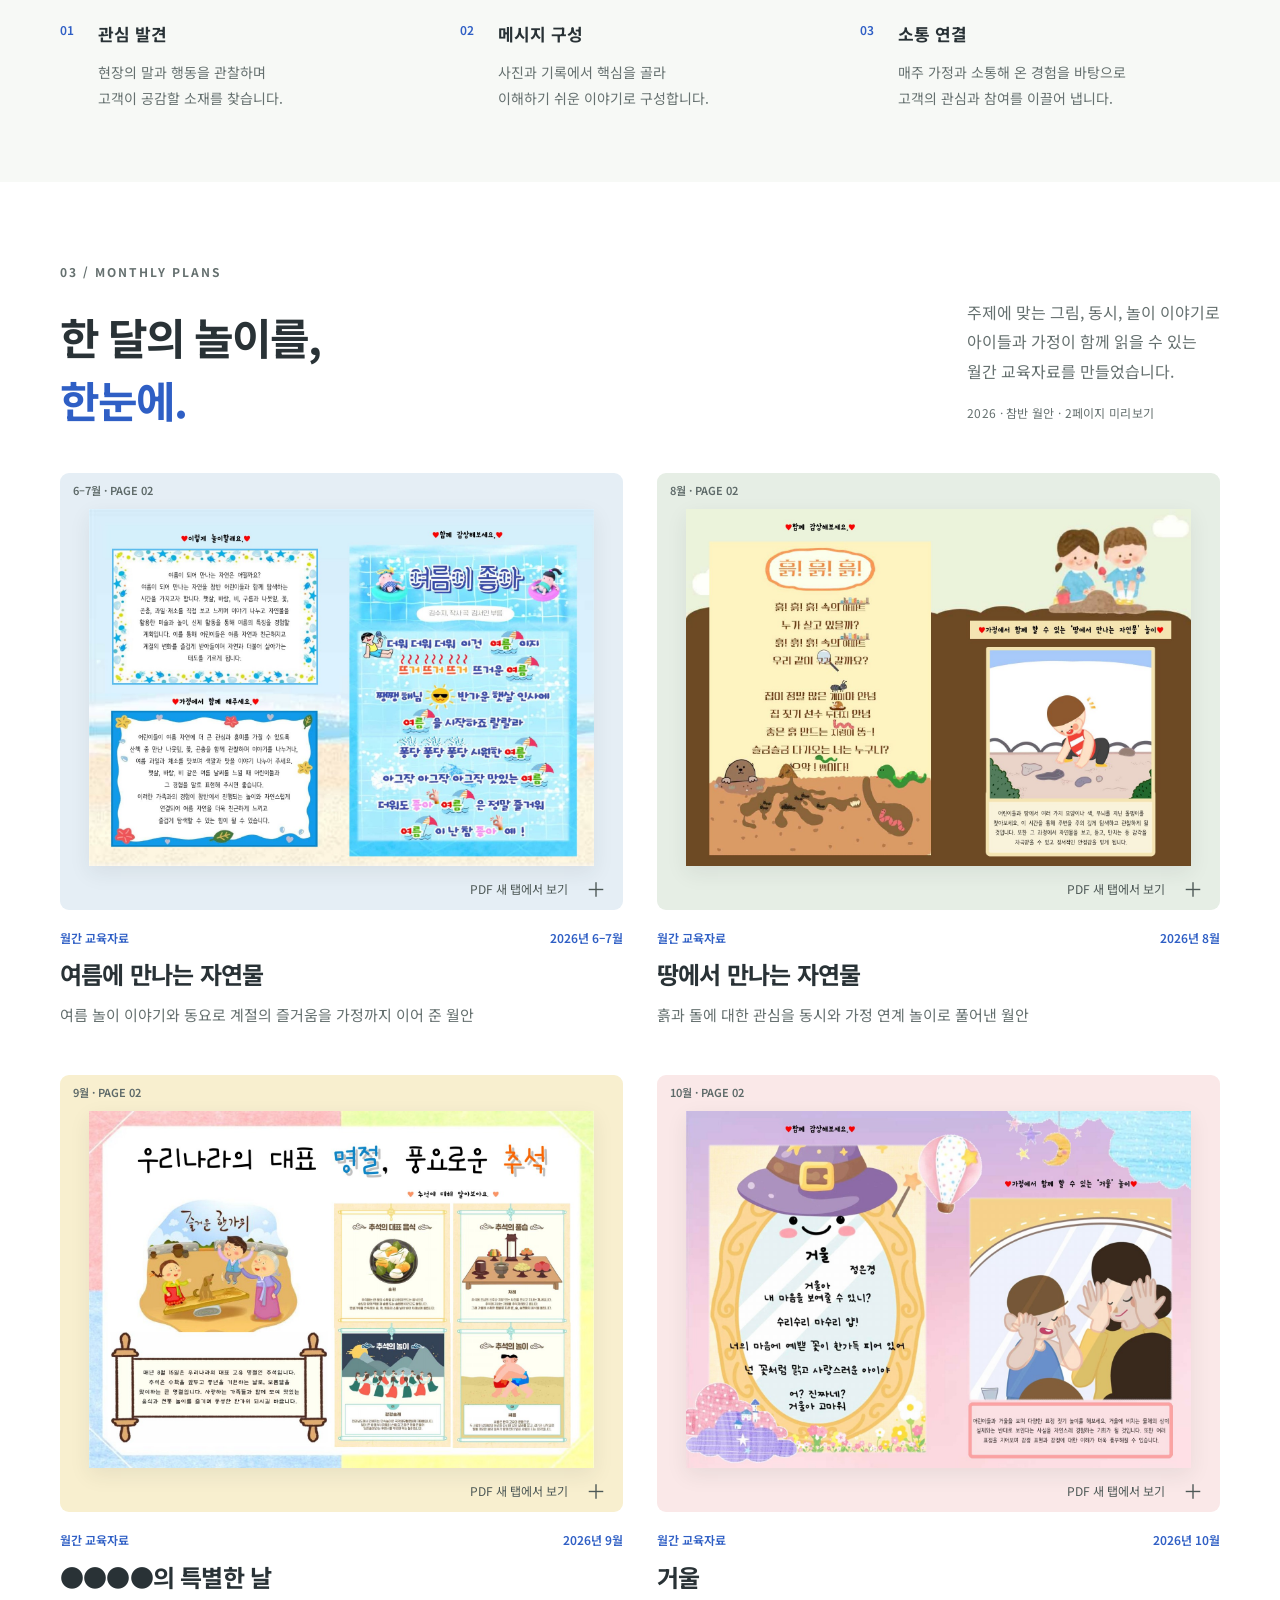
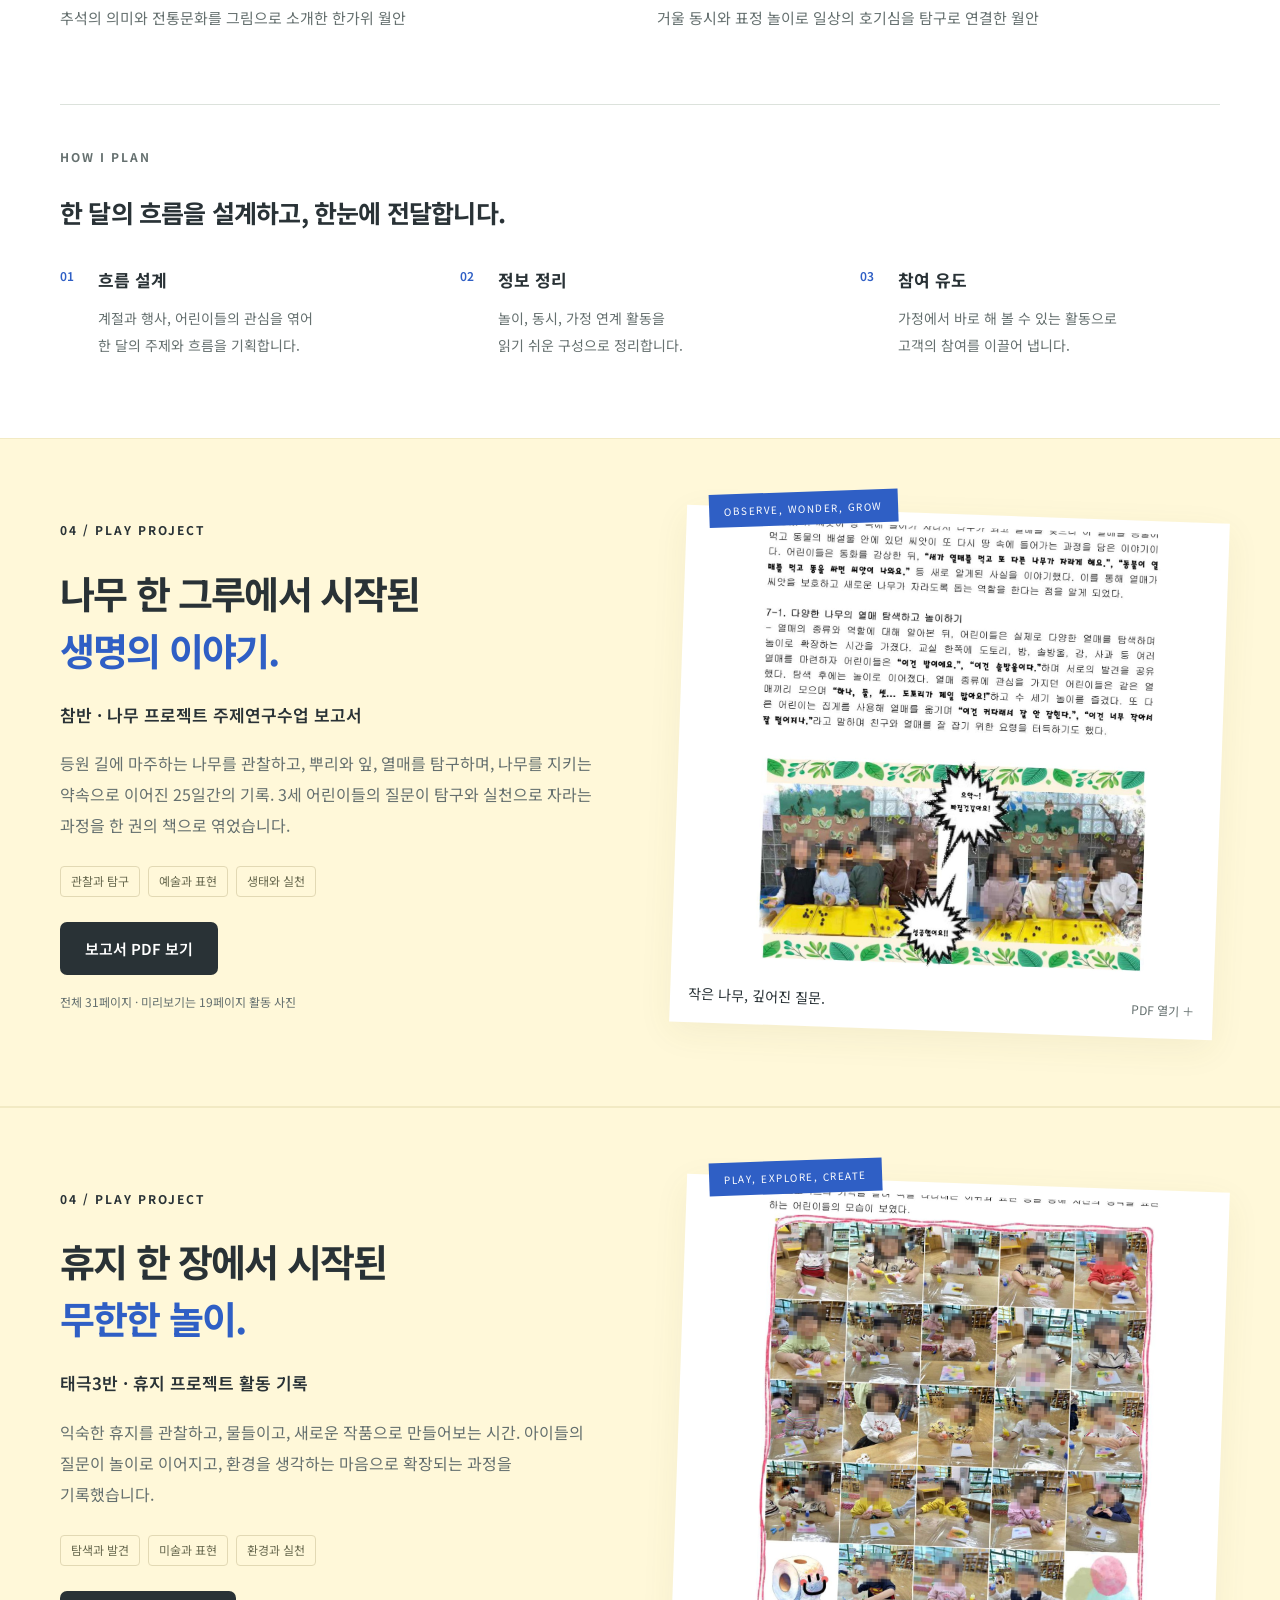
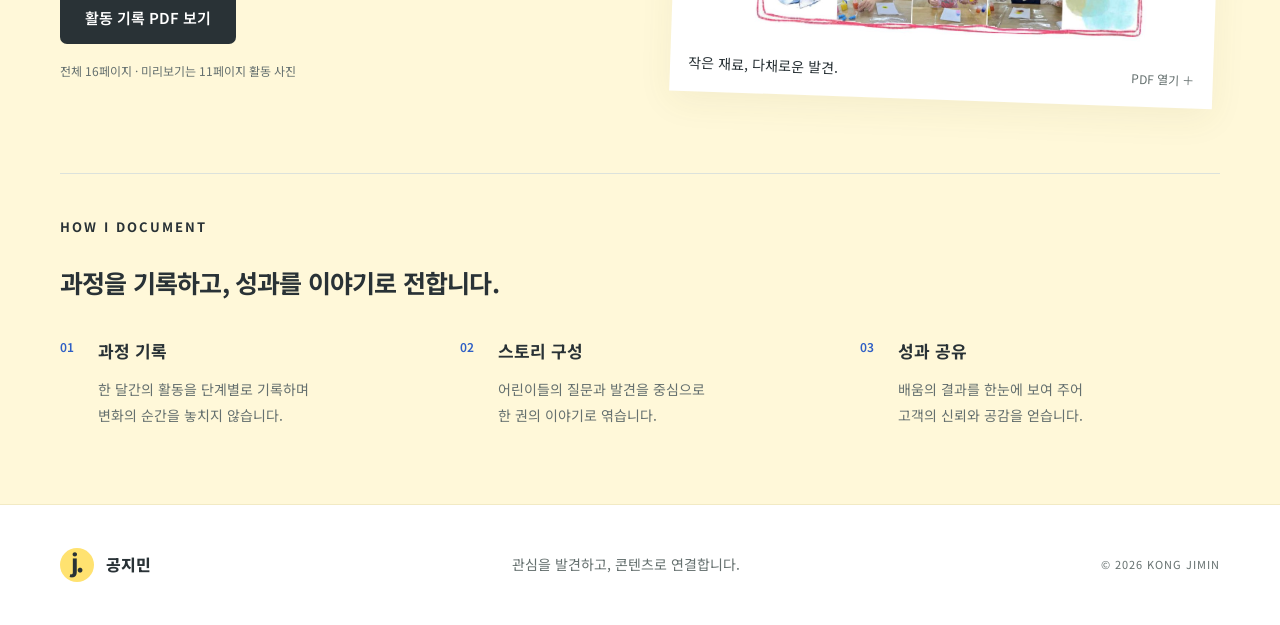
==== commit f6729b21: "자격란에 교원자격증 이미지 추가" ====
--- a/docs/index.html
+++ b/docs/index.html
@@ -33,7 +33,7 @@
         <article class="credential"><p class="credential-label">EDUCATION <span>학력</span></p><h3>숭의여자대학교</h3><p class="credential-detail">유아교육과 · 3년 과정</p><p class="credential-date">2020.03 — 2023.02</p><div class="grade"><span>졸업 학점</span><strong>4.16 <small>/ 4.5</small></strong></div></article>
         <article class="credential"><p class="credential-label">EXPERIENCE <span>경력</span></p><h3>사립유치원 담임교사</h3><p class="credential-detail">아이들의 놀이와 일상을 함께하는 교사</p><p class="credential-date">2023.03 — 현재 <span class="current">재직 중</span></p><div class="grade"><span>담임교사 경력</span><strong>만 3.5년</strong></div></article>
       </div>
-      <div class="qualifications"><div><p class="credential-label">QUALIFICATIONS <span>자격</span></p><h3>유아교육 관련 자격증</h3></div><ul><li><span class="qualification-check" aria-hidden="true">✓</span><span>유치원 정교사 <strong>2급</strong></span></li><li><span class="qualification-check" aria-hidden="true">✓</span><span>보육교사 <strong>2급</strong></span></li></ul></div>
+      <div class="qualifications"><div><p class="credential-label">QUALIFICATIONS <span>자격</span></p><h3>유아교육 관련 자격증</h3></div><ul><li><span class="qualification-check" aria-hidden="true">✓</span><span>유치원 정교사 <strong>2급</strong></span></li><li><span class="qualification-check" aria-hidden="true">✓</span><span>보육교사 <strong>2급</strong></span></li></ul><a class="qualification-cert" href="assets/teacher-certificate.jpg" target="_blank" rel="noopener noreferrer" aria-label="유치원 정교사 2급 교원자격증 이미지 새 탭에서 열기"><img src="assets/teacher-certificate-thumb.jpg" width="240" height="320" alt="유치원 정교사 2급 교원자격증" loading="lazy"></a></div>
     </section>
     <section class="work" id="work" aria-labelledby="work-title">
       <div class="wrap">
--- a/docs/styles.css
+++ b/docs/styles.css
@@ -10,4 +10,4 @@
 .portrait-area{grid-template-rows:auto auto;align-content:center;row-gap:24px}.portrait-note{position:static;justify-self:center;text-align:center;font-size:14px;line-height:1.8;margin:0;z-index:1}.portrait-note br{display:none}.portrait-label{top:-12px}.qualifications{margin-top:35px;padding:26px 30px;background:#f5f8fd;border:1px solid #e5ebf5;border-radius:7px;display:flex;align-items:center;justify-content:space-between;gap:25px}.qualifications .credential-label{margin-bottom:5px}.qualifications h3{font-size:25px;letter-spacing:-1px;margin:0}.qualifications ul{padding:0;margin:0;list-style:none;display:flex;align-items:center;gap:35px}.qualifications li{display:flex;align-items:center;gap:10px;font-size:16px}.qualifications li strong{font-weight:500;color:var(--blue);margin-left:3px}.qualification-check{display:grid;place-items:center;width:24px;height:24px;border-radius:50%;background:#e2ebfd;color:var(--blue);font-size:13px}.journal-nav{display:flex;align-items:center;gap:28px;border-bottom:1px solid #dde3dc;padding-bottom:20px;margin-bottom:38px;font-size:14px}.journal-nav>span{font-weight:700;margin-right:auto}.journal-nav>a{color:var(--muted)}.journal-nav>a:hover{color:var(--blue)}
 @media(max-width:1000px){.qualifications{padding:24px}.qualifications ul{gap:22px}.qualifications li{font-size:14px}}
 @media(max-width:700px){.header{height:83px;min-height:83px;flex-wrap:nowrap;padding-block:0;gap:12px}.header nav{width:auto;gap:16px;font-size:12px}.hero{padding-top:38px}.portrait-area{row-gap:21px;min-height:0}.portrait-note{font-size:12px}.portrait-label{top:-10px}.qualifications{display:block;margin-top:27px;padding:23px}.qualifications ul{display:grid;gap:15px;margin-top:21px}.qualifications h3{font-size:23px}.qualifications li{font-size:15px}.journal-nav{gap:17px;font-size:12px;flex-wrap:wrap}.journal-nav>span{font-size:14px}.journal-nav a{white-space:nowrap}}
-
+.qualification-cert{flex:none;display:block;width:62px;padding:3px;background:#fff;border:1px solid #e5ebf5;border-radius:3px;box-shadow:0 4px 12px #2f5fc514;transition:transform .2s}.qualification-cert:hover{transform:translateY(-2px)}.qualification-cert img{width:100%;height:auto}@media(max-width:700px){.qualification-cert{width:56px;margin-top:18px}}
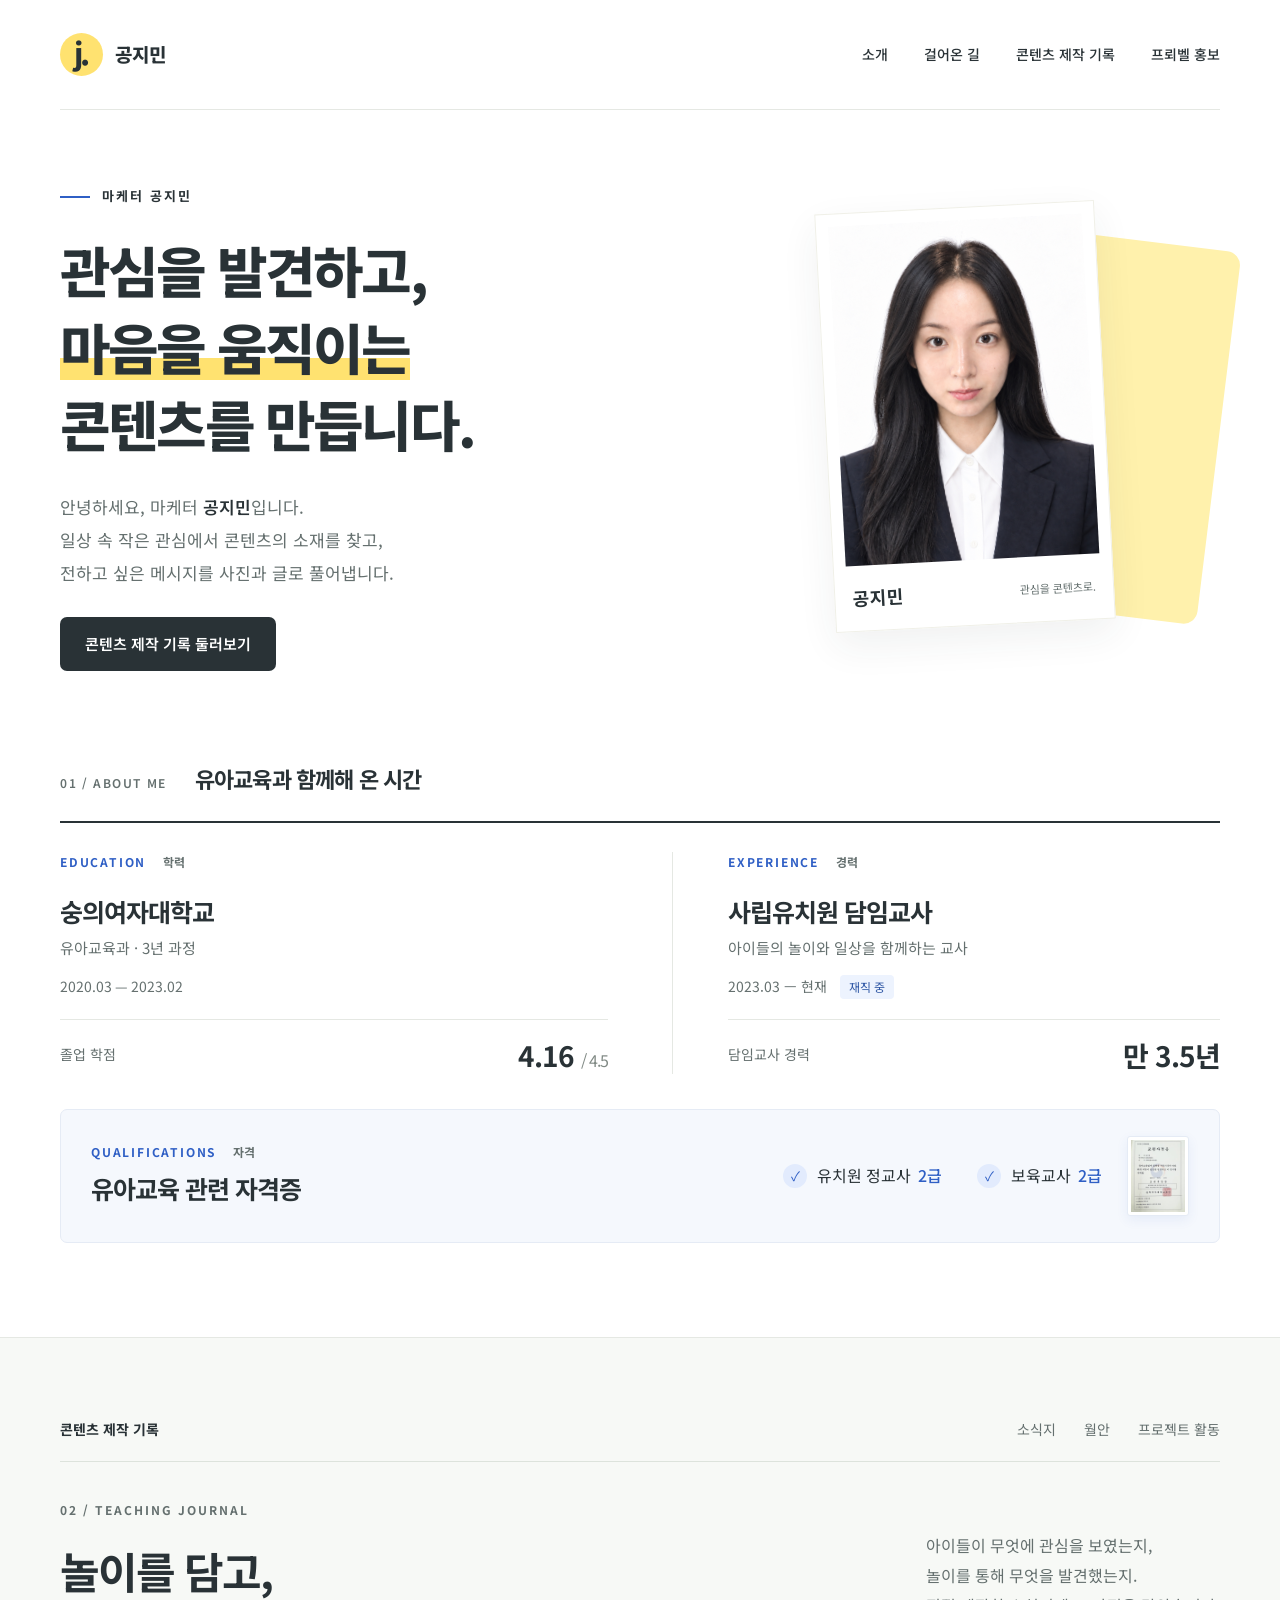
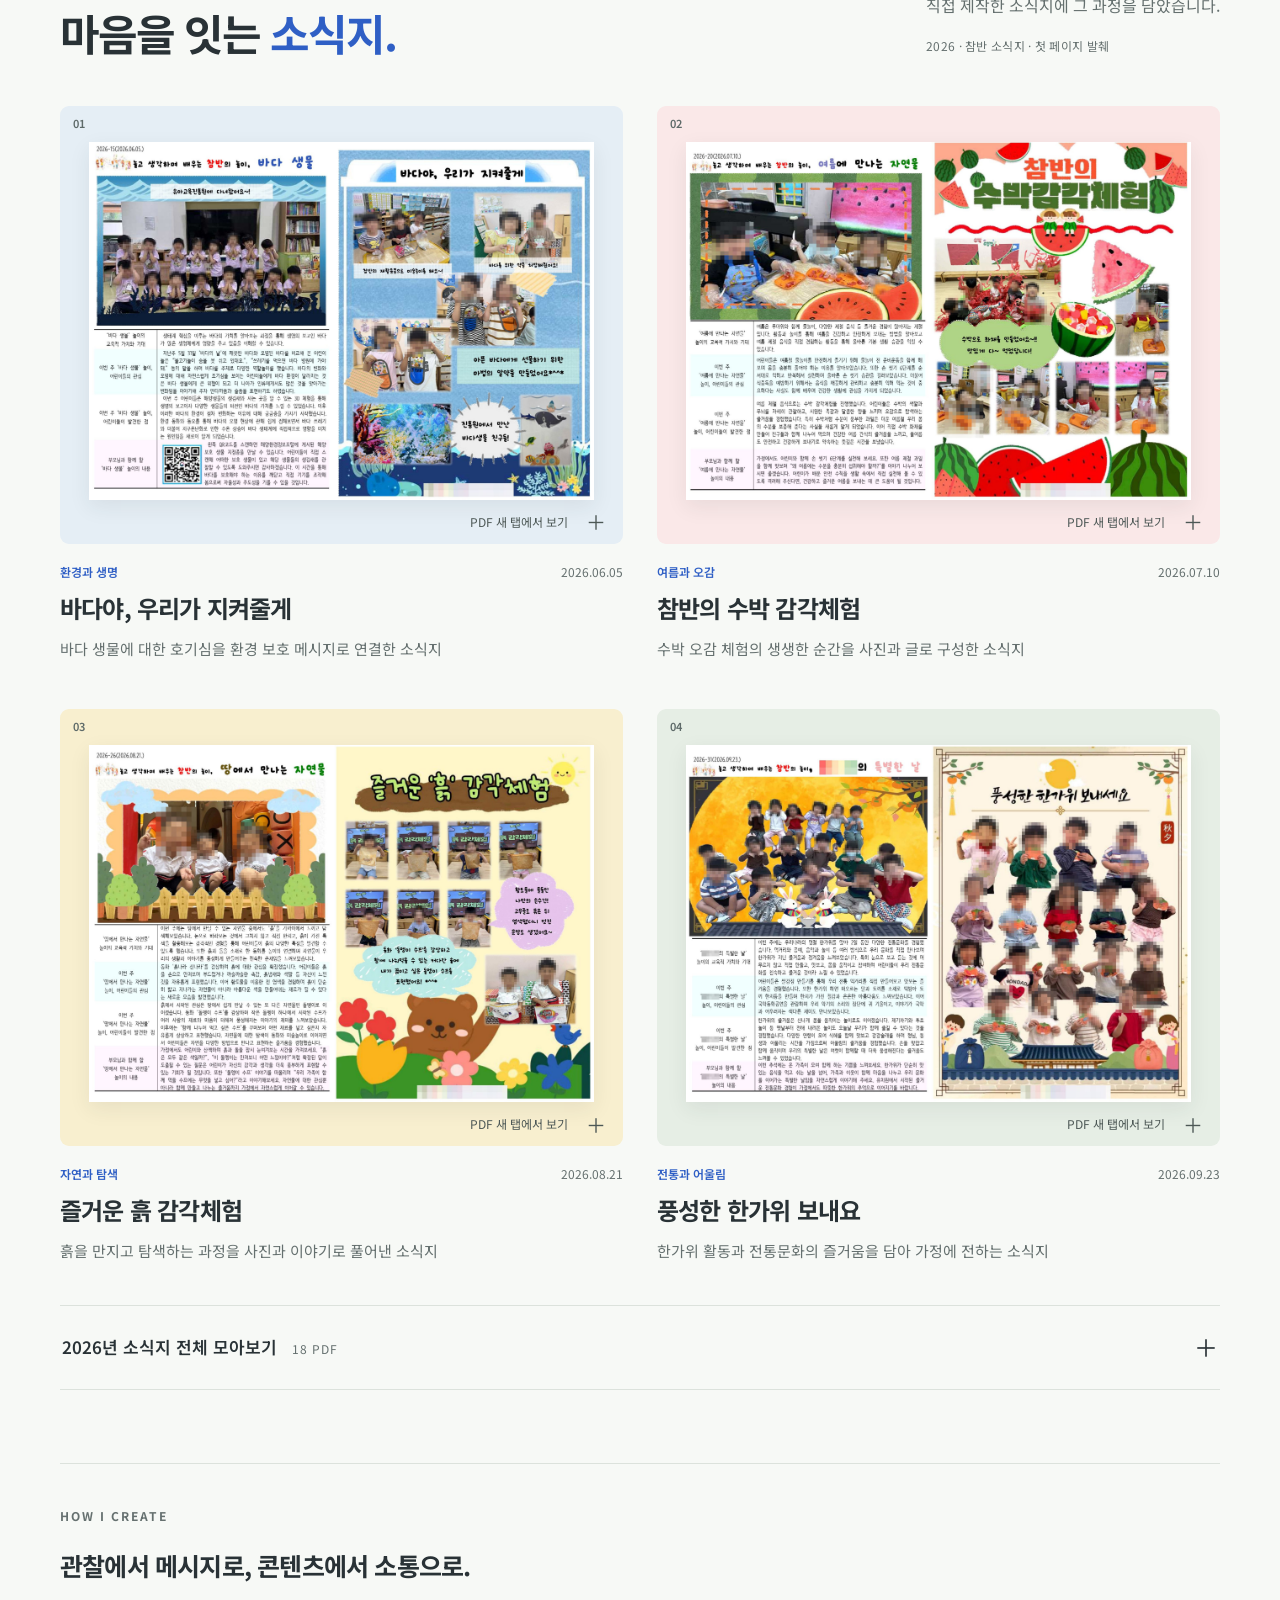
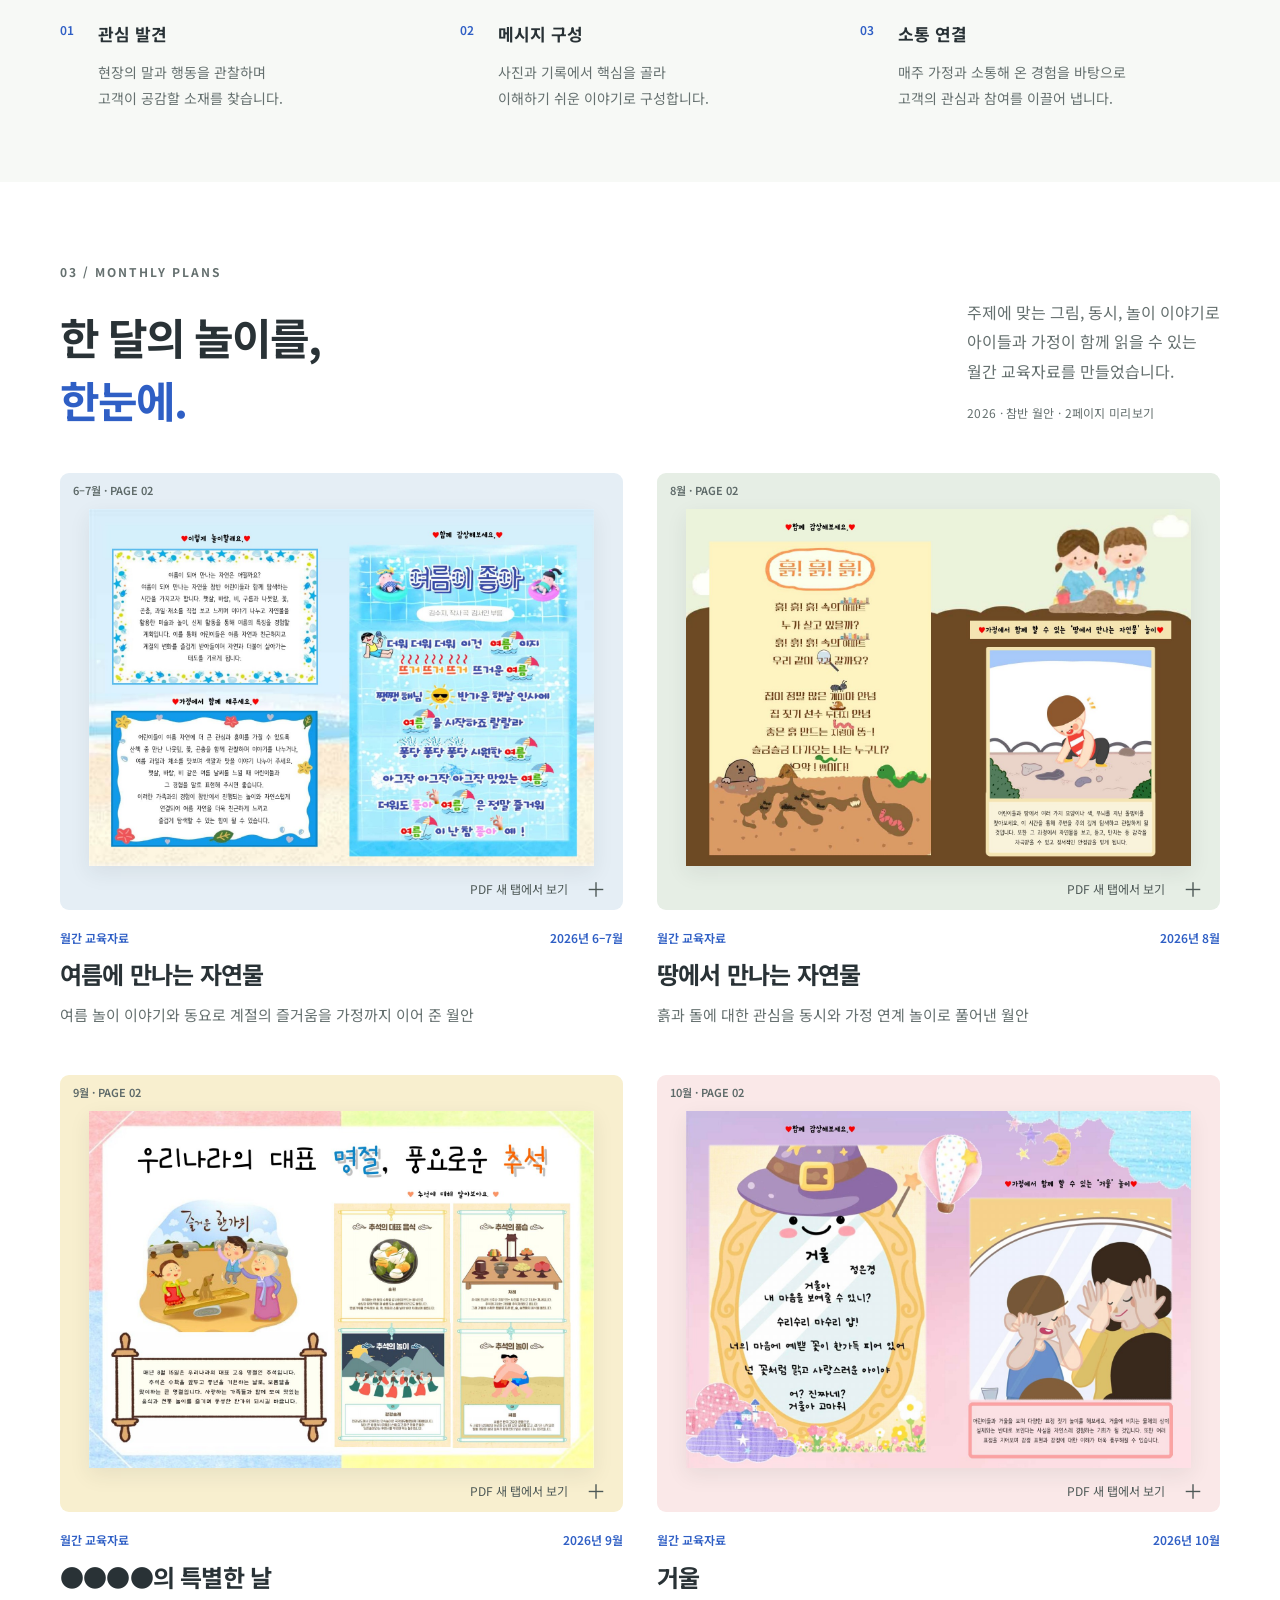
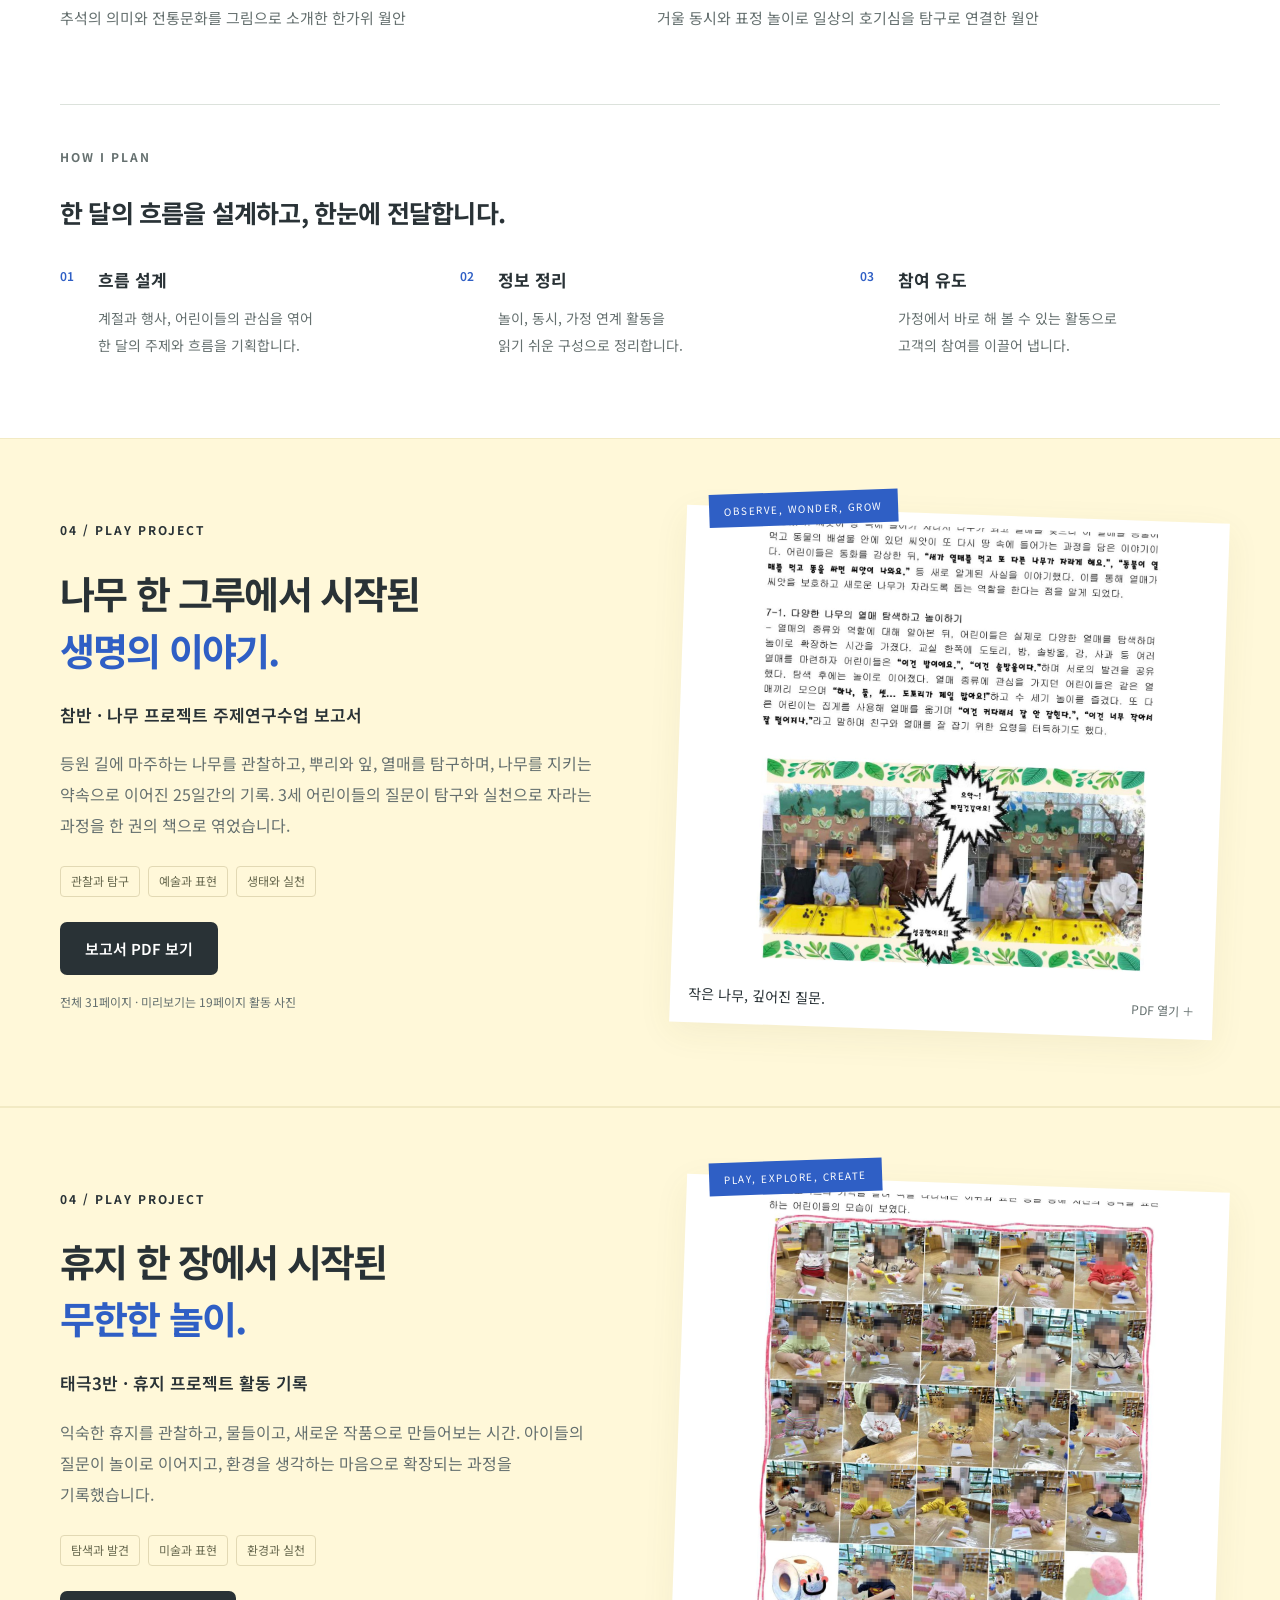
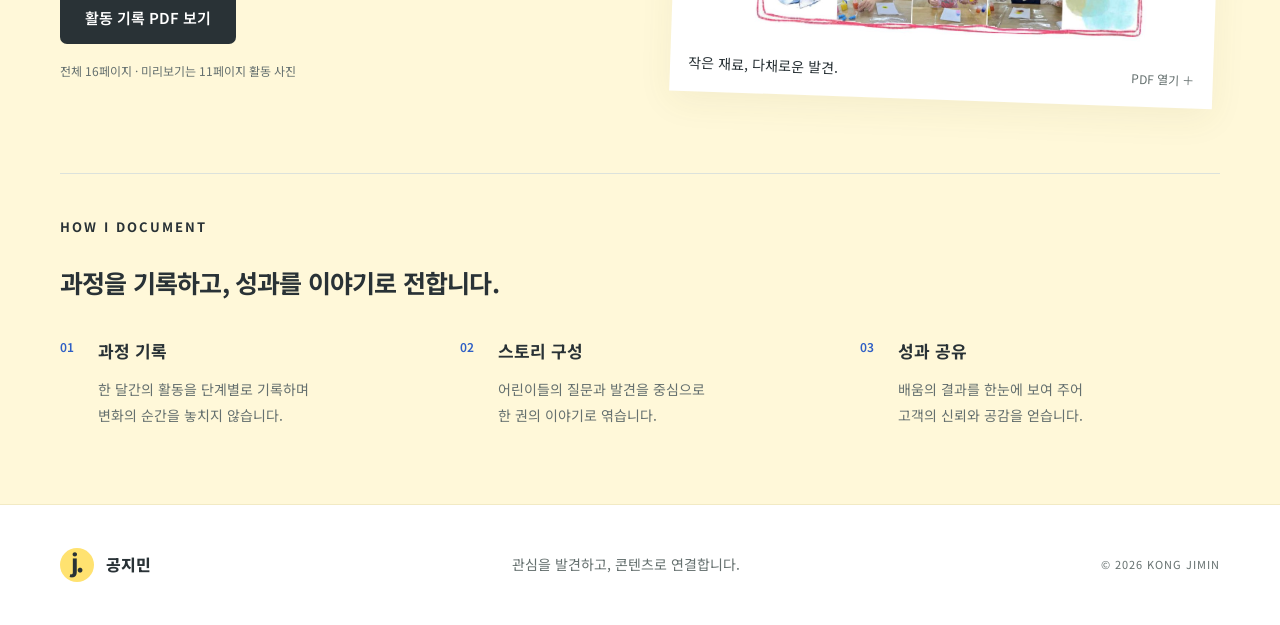
==== commit 9be36eda: "프뢰벨 홍보 페이지 추가 및 메뉴 연결" ====
--- a/docs/index.html
+++ b/docs/index.html
@@ -11,7 +11,7 @@
   <a class="skip-link" href="#about">본문으로 바로가기</a>
   <header class="header wrap">
     <a class="brand" href="#home" aria-label="공지민 포트폴리오 처음으로"><span class="brand-mark">j.</span><span>공지민</span></a>
-    <nav aria-label="주요 메뉴"><a href="#about">소개</a><a href="#journey">걸어온 길</a><a href="#work">콘텐츠 제작 기록</a></nav>
+    <nav aria-label="주요 메뉴"><a href="#about">소개</a><a href="#journey">걸어온 길</a><a href="#work">콘텐츠 제작 기록</a><a href="froebel/" target="_blank" rel="noopener noreferrer">프뢰벨 홍보<span class="sr-only"> (새 탭에서 열기)</span></a></nav>
   </header>
   <main id="home">
     <section class="hero wrap" id="about" aria-labelledby="intro-title">
--- a/docs/styles.css
+++ b/docs/styles.css
@@ -10,4 +10,4 @@
 .portrait-area{grid-template-rows:auto auto;align-content:center;row-gap:24px}.portrait-note{position:static;justify-self:center;text-align:center;font-size:14px;line-height:1.8;margin:0;z-index:1}.portrait-note br{display:none}.portrait-label{top:-12px}.qualifications{margin-top:35px;padding:26px 30px;background:#f5f8fd;border:1px solid #e5ebf5;border-radius:7px;display:flex;align-items:center;justify-content:space-between;gap:25px}.qualifications .credential-label{margin-bottom:5px}.qualifications h3{font-size:25px;letter-spacing:-1px;margin:0}.qualifications ul{padding:0;margin:0;list-style:none;display:flex;align-items:center;gap:35px}.qualifications li{display:flex;align-items:center;gap:10px;font-size:16px}.qualifications li strong{font-weight:500;color:var(--blue);margin-left:3px}.qualification-check{display:grid;place-items:center;width:24px;height:24px;border-radius:50%;background:#e2ebfd;color:var(--blue);font-size:13px}.journal-nav{display:flex;align-items:center;gap:28px;border-bottom:1px solid #dde3dc;padding-bottom:20px;margin-bottom:38px;font-size:14px}.journal-nav>span{font-weight:700;margin-right:auto}.journal-nav>a{color:var(--muted)}.journal-nav>a:hover{color:var(--blue)}
 @media(max-width:1000px){.qualifications{padding:24px}.qualifications ul{gap:22px}.qualifications li{font-size:14px}}
 @media(max-width:700px){.header{height:83px;min-height:83px;flex-wrap:nowrap;padding-block:0;gap:12px}.header nav{width:auto;gap:16px;font-size:12px}.hero{padding-top:38px}.portrait-area{row-gap:21px;min-height:0}.portrait-note{font-size:12px}.portrait-label{top:-10px}.qualifications{display:block;margin-top:27px;padding:23px}.qualifications ul{display:grid;gap:15px;margin-top:21px}.qualifications h3{font-size:23px}.qualifications li{font-size:15px}.journal-nav{gap:17px;font-size:12px;flex-wrap:wrap}.journal-nav>span{font-size:14px}.journal-nav a{white-space:nowrap}}
-.qualification-cert{flex:none;display:block;width:62px;padding:3px;background:#fff;border:1px solid #e5ebf5;border-radius:3px;box-shadow:0 4px 12px #2f5fc514;transition:transform .2s}.qualification-cert:hover{transform:translateY(-2px)}.qualification-cert img{width:100%;height:auto}@media(max-width:700px){.qualification-cert{width:56px;margin-top:18px}}
+.qualification-cert{flex:none;display:block;width:62px;padding:3px;background:#fff;border:1px solid #e5ebf5;border-radius:3px;box-shadow:0 4px 12px #2f5fc514;transition:transform .25s}.qualification-cert:hover{transform:translateY(-4px) rotate(-.7deg)}.qualification-cert img{width:100%;height:auto}@media(max-width:700px){.qualification-cert{width:56px;margin-top:18px}}@media(min-width:701px){.qualifications ul{margin-left:auto}}@media(max-width:700px){.header nav{gap:9px;font-size:11px}.header nav a{white-space:nowrap}}@media(max-width:380px){.header nav{gap:7px;font-size:10.5px}.header .brand{gap:7px}}
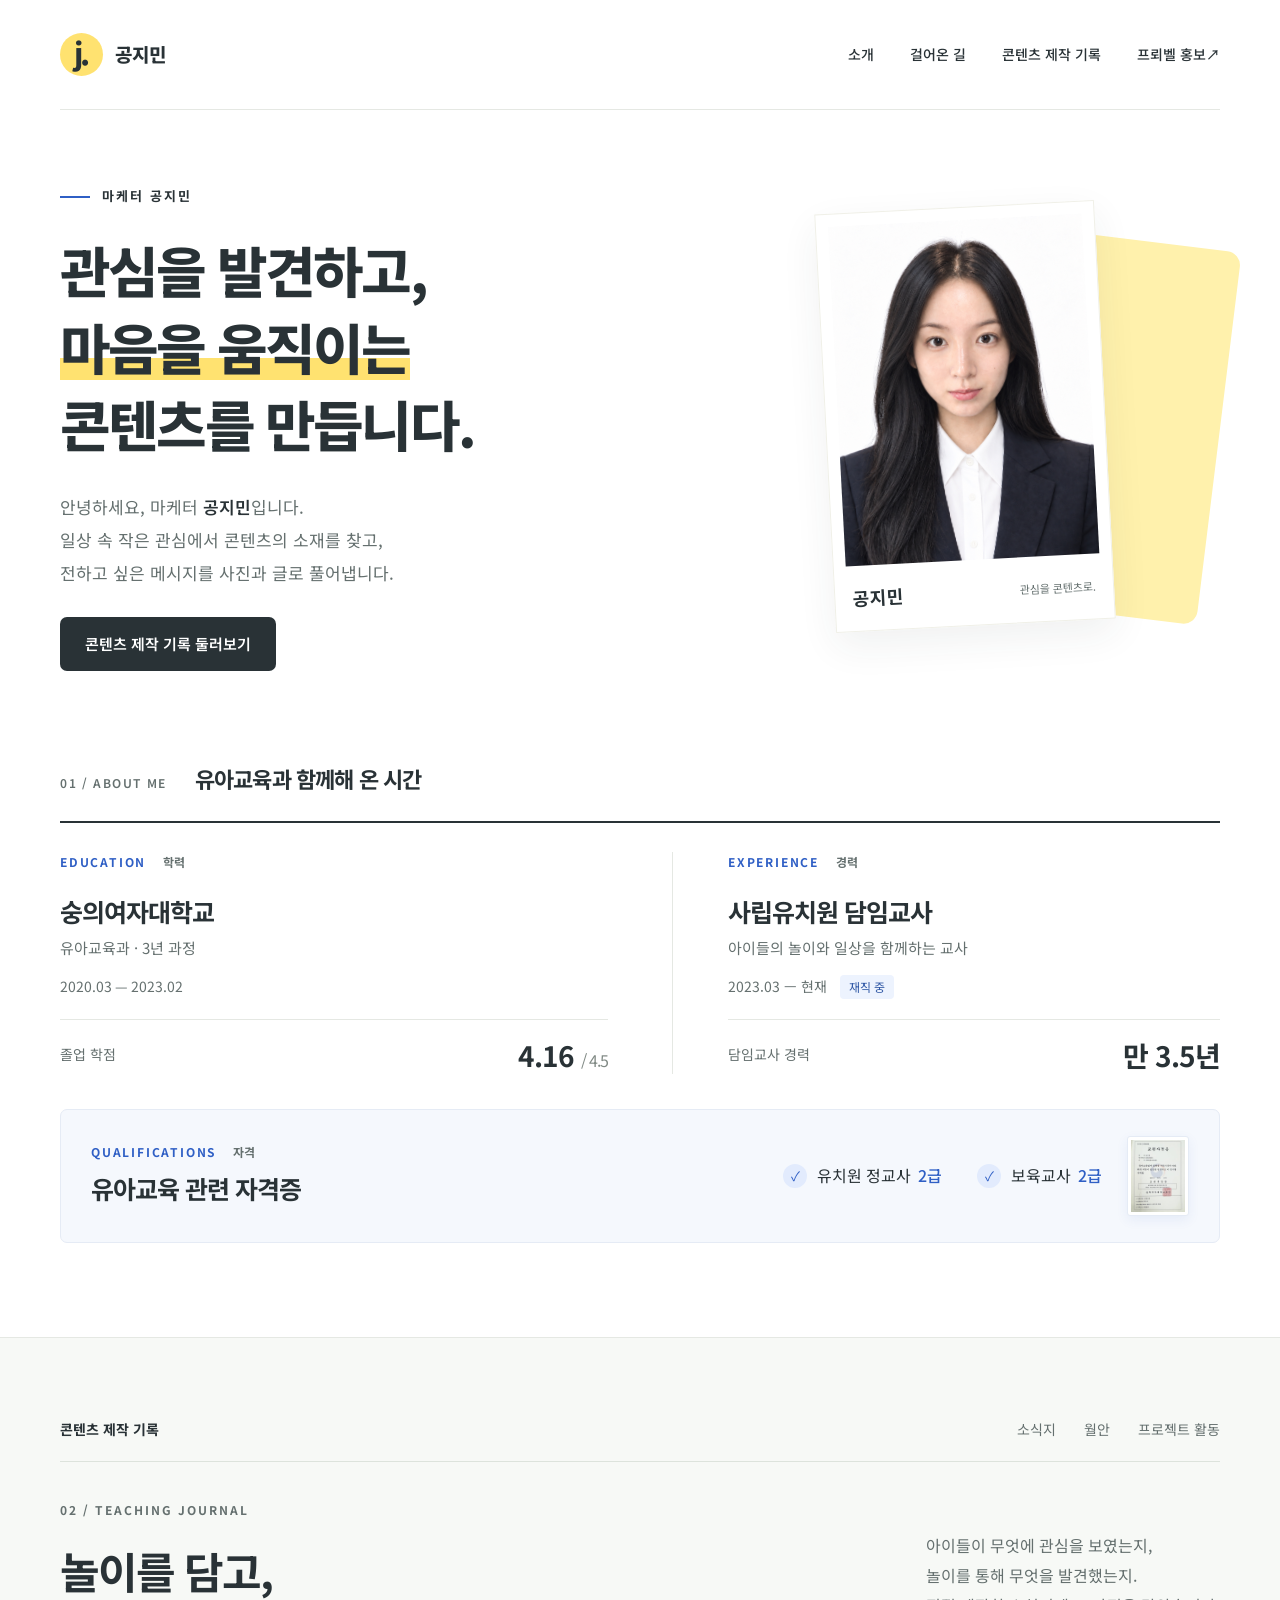
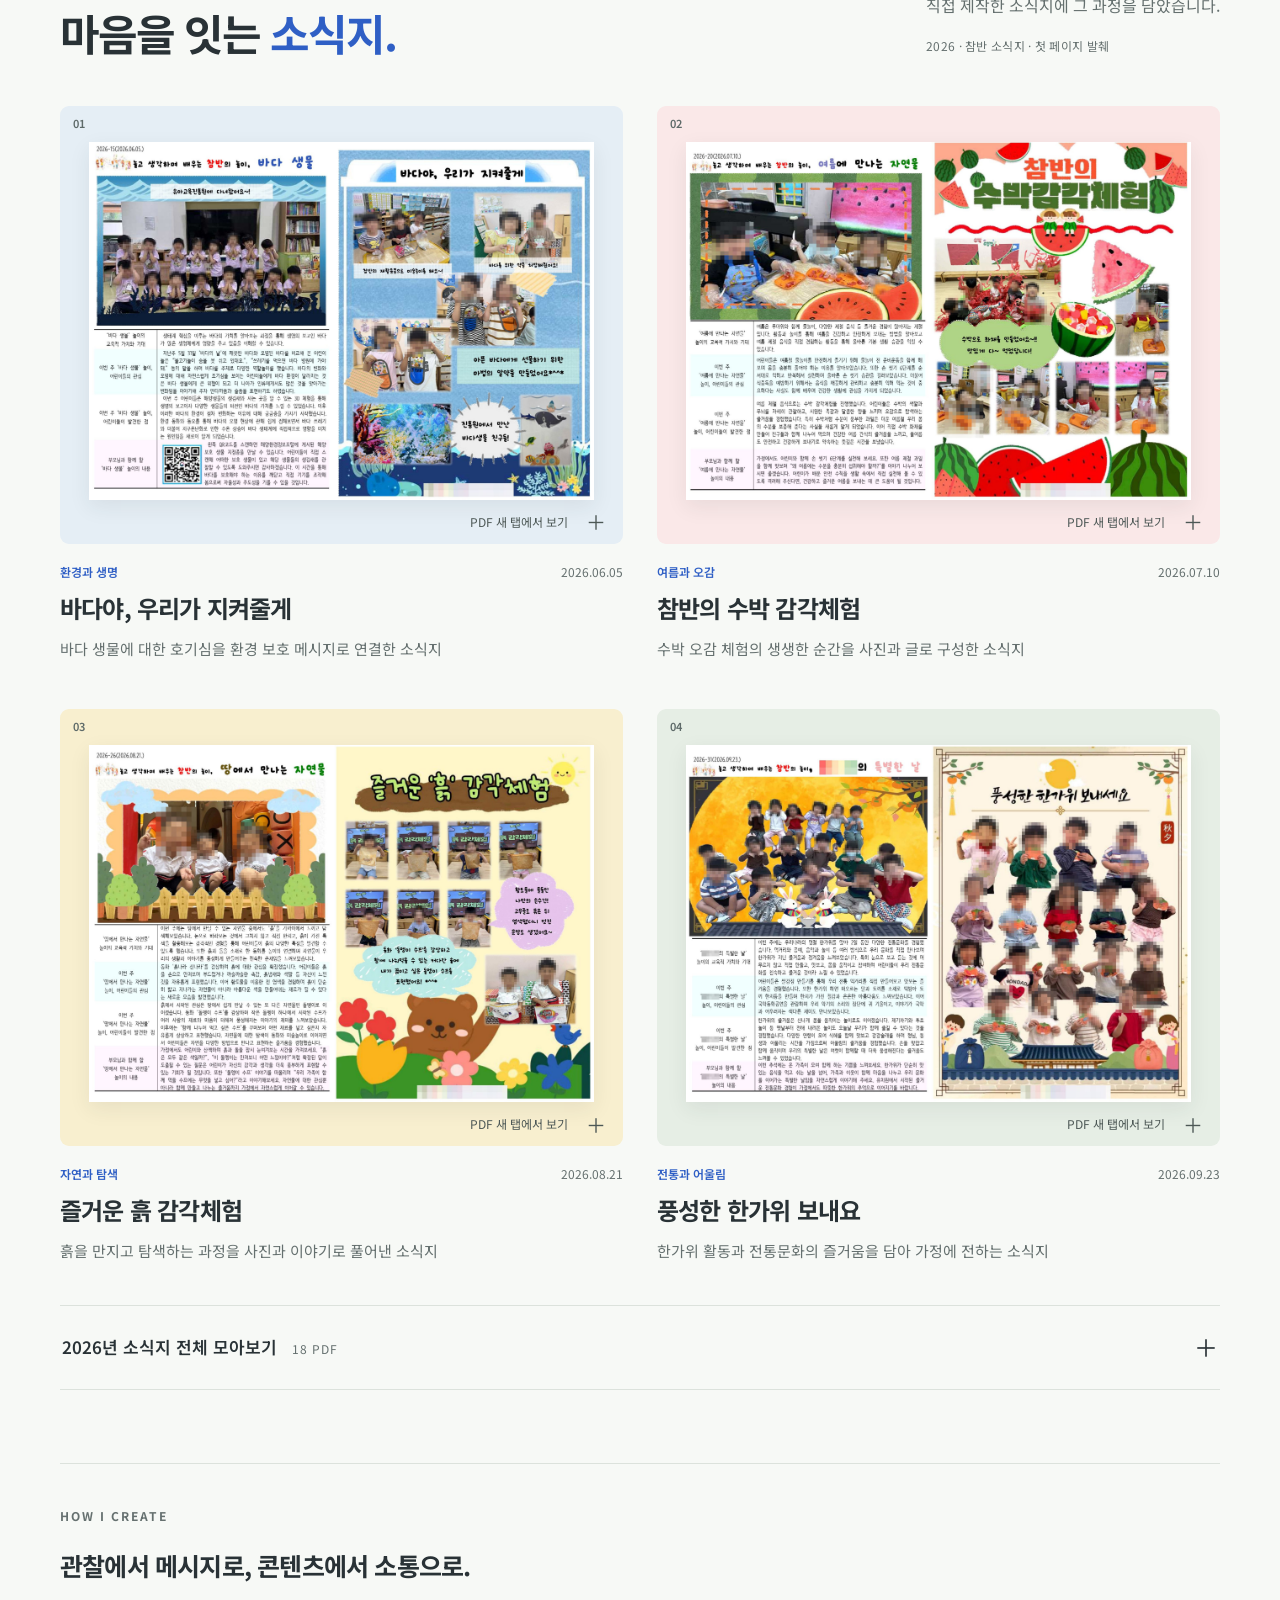
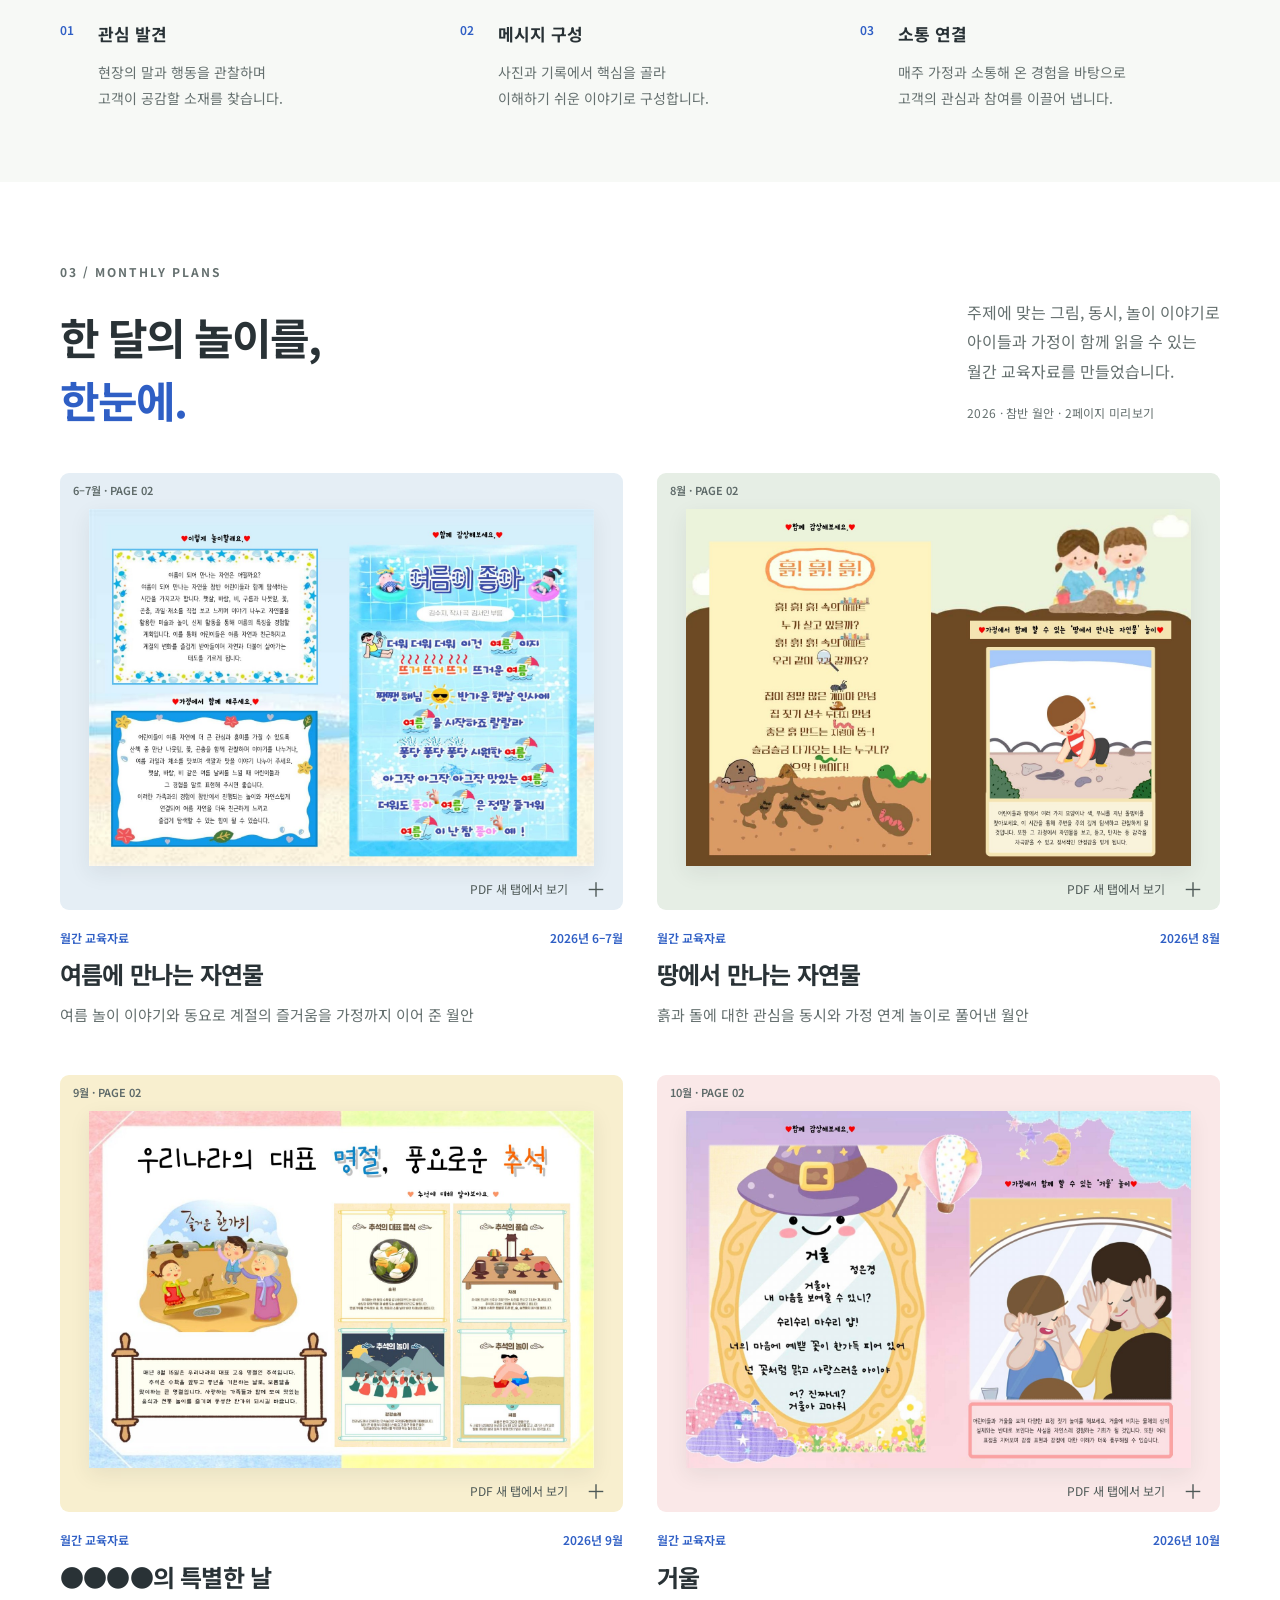
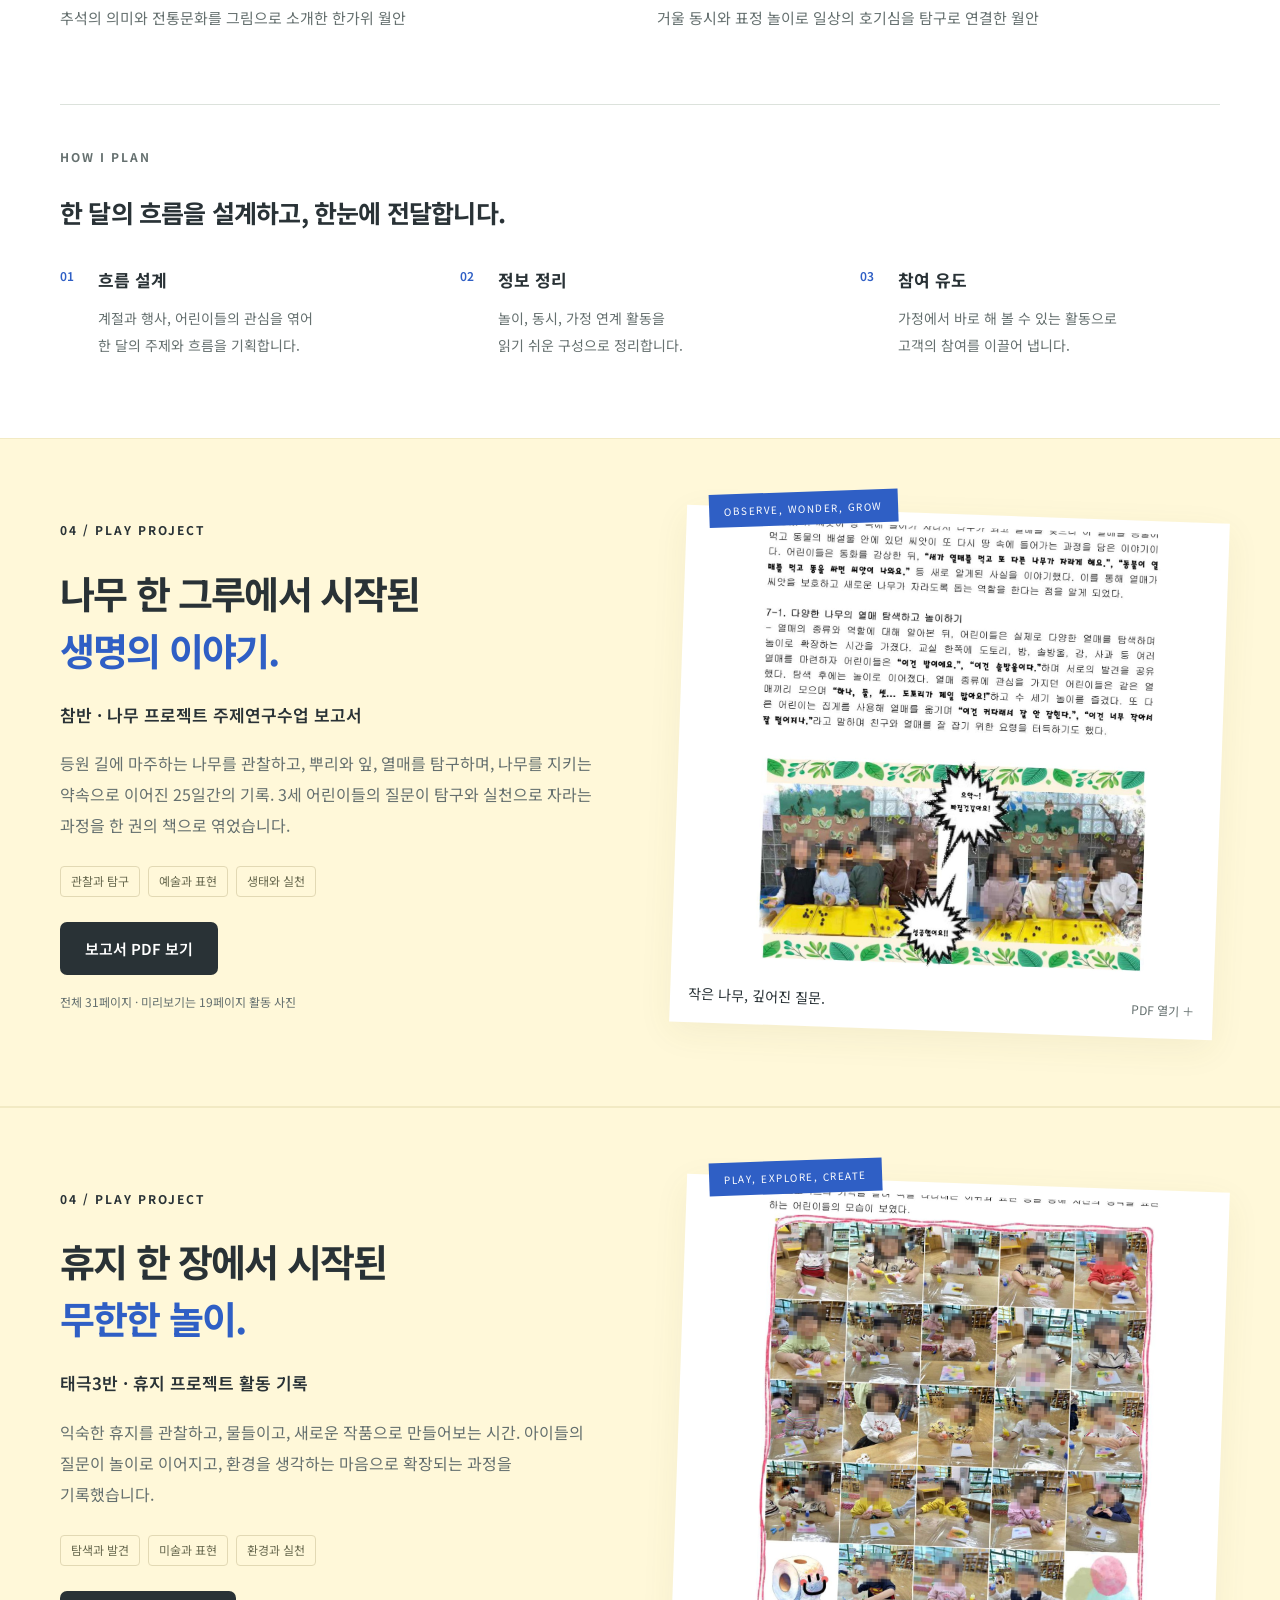
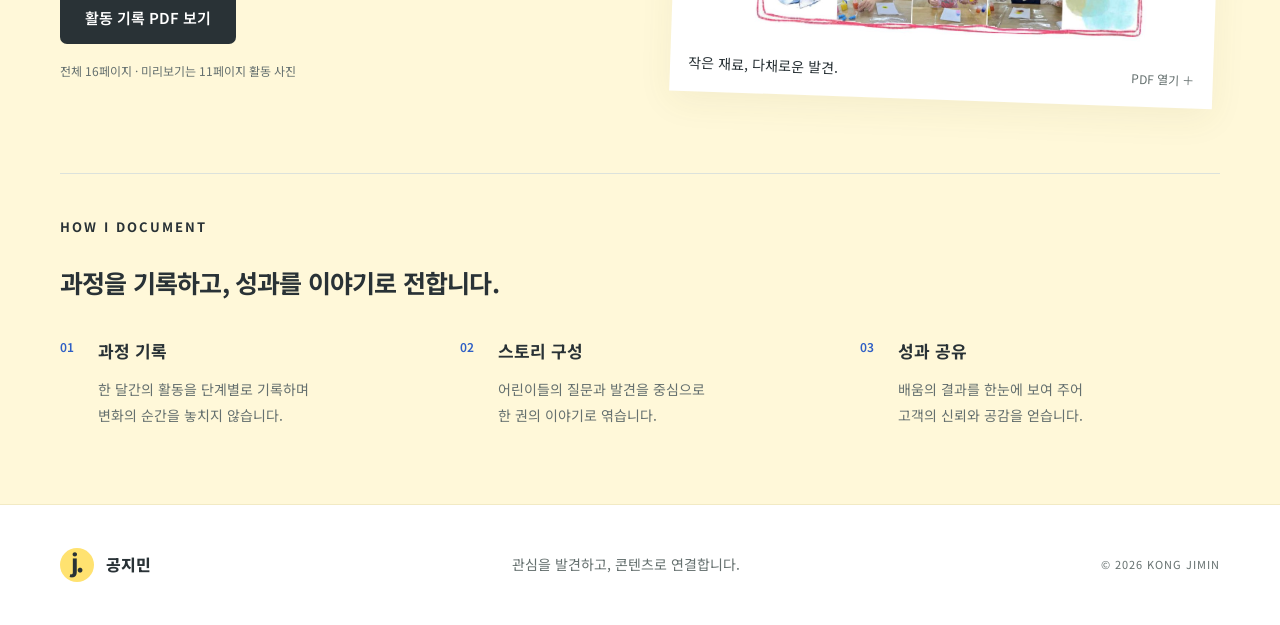
==== commit 6ec68ced: "프뢰벨 홍보 메뉴 강조 (1/2)" ====
--- a/docs/index.html
+++ b/docs/index.html
@@ -11,7 +11,7 @@
   <a class="skip-link" href="#about">본문으로 바로가기</a>
   <header class="header wrap">
     <a class="brand" href="#home" aria-label="공지민 포트폴리오 처음으로"><span class="brand-mark">j.</span><span>공지민</span></a>
-    <nav aria-label="주요 메뉴"><a href="#about">소개</a><a href="#journey">걸어온 길</a><a href="#work">콘텐츠 제작 기록</a><a href="froebel/" target="_blank" rel="noopener noreferrer">프뢰벨 홍보<span class="sr-only"> (새 탭에서 열기)</span></a></nav>
+    <nav aria-label="주요 메뉴"><a href="#about">소개</a><a href="#journey">걸어온 길</a><a href="#work">콘텐츠 제작 기록</a><a class="nav-special" href="froebel/" target="_blank" rel="noopener noreferrer"><span class="nav-dot" aria-hidden="true"></span>프뢰벨 홍보<span class="nav-arrow" aria-hidden="true">↗</span><span class="sr-only"> (새 탭에서 열기)</span></a></nav>
   </header>
   <main id="home">
     <section class="hero wrap" id="about" aria-labelledby="intro-title">
